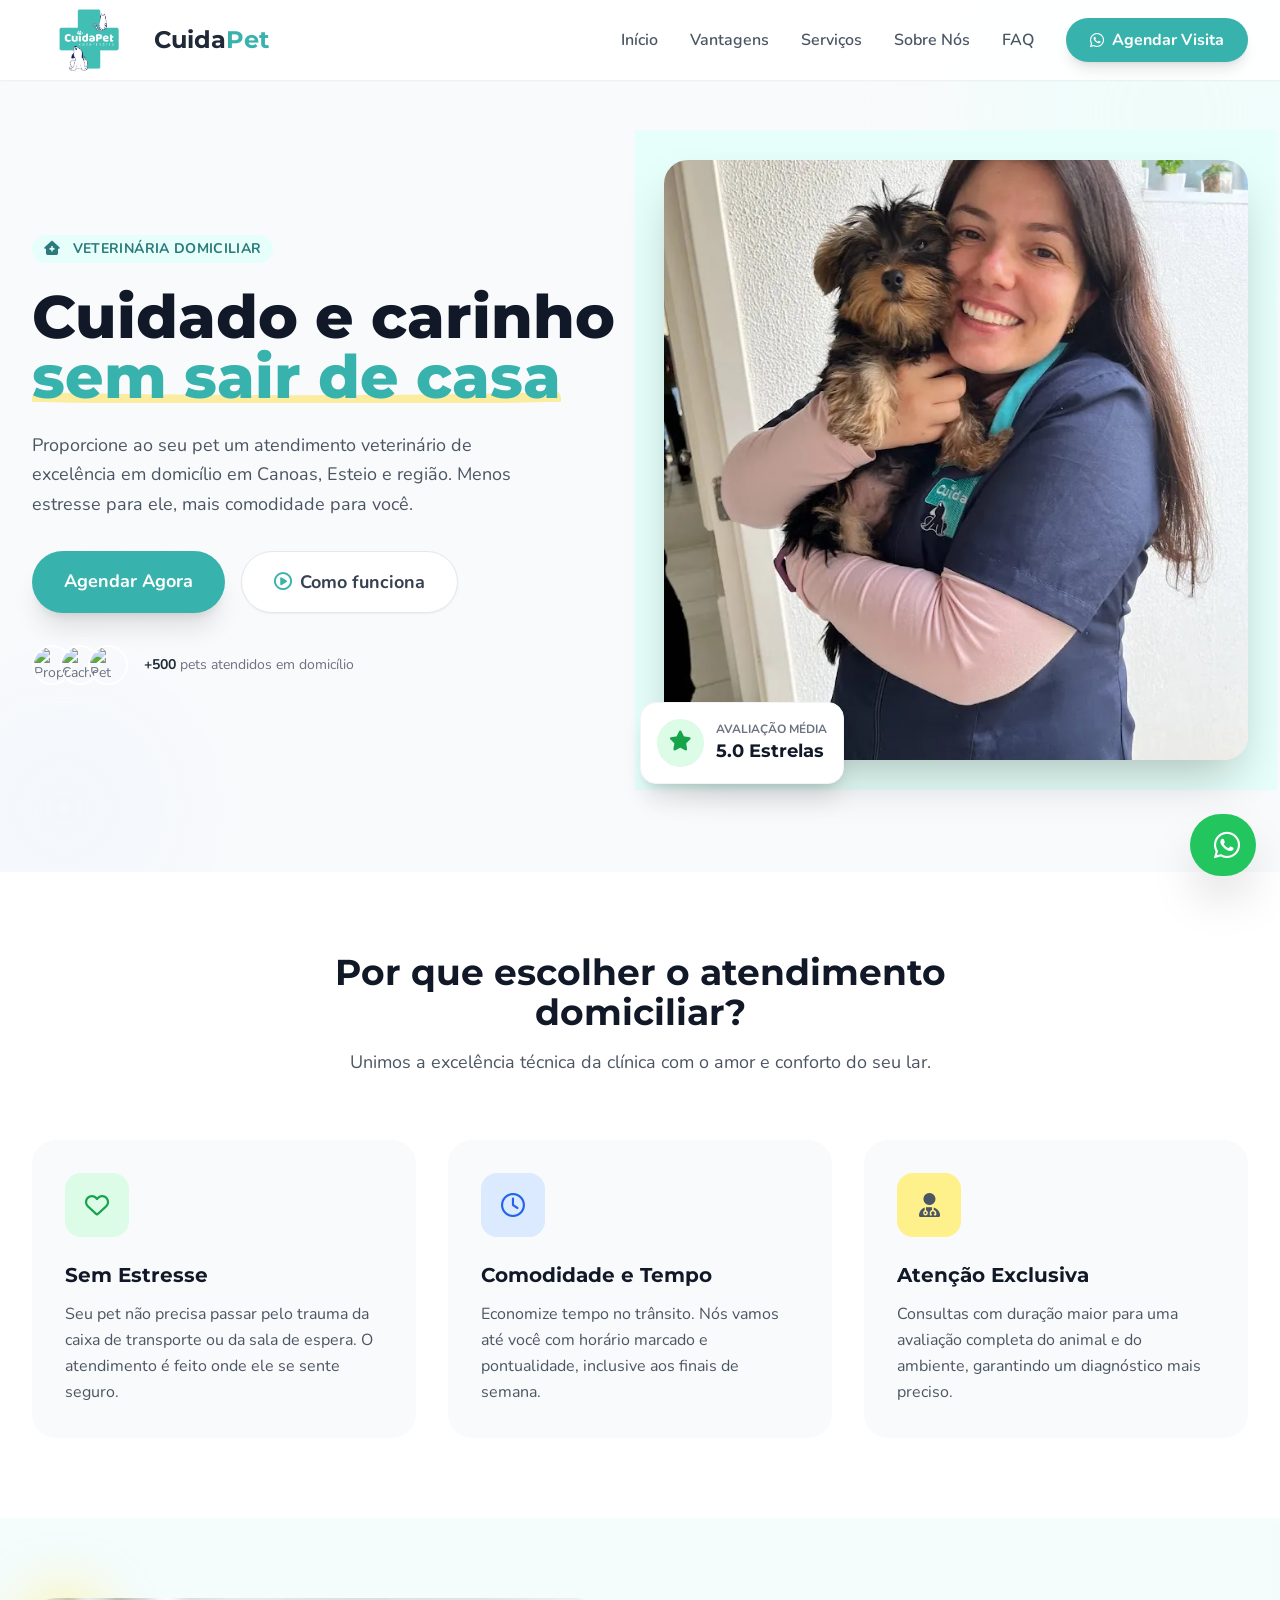
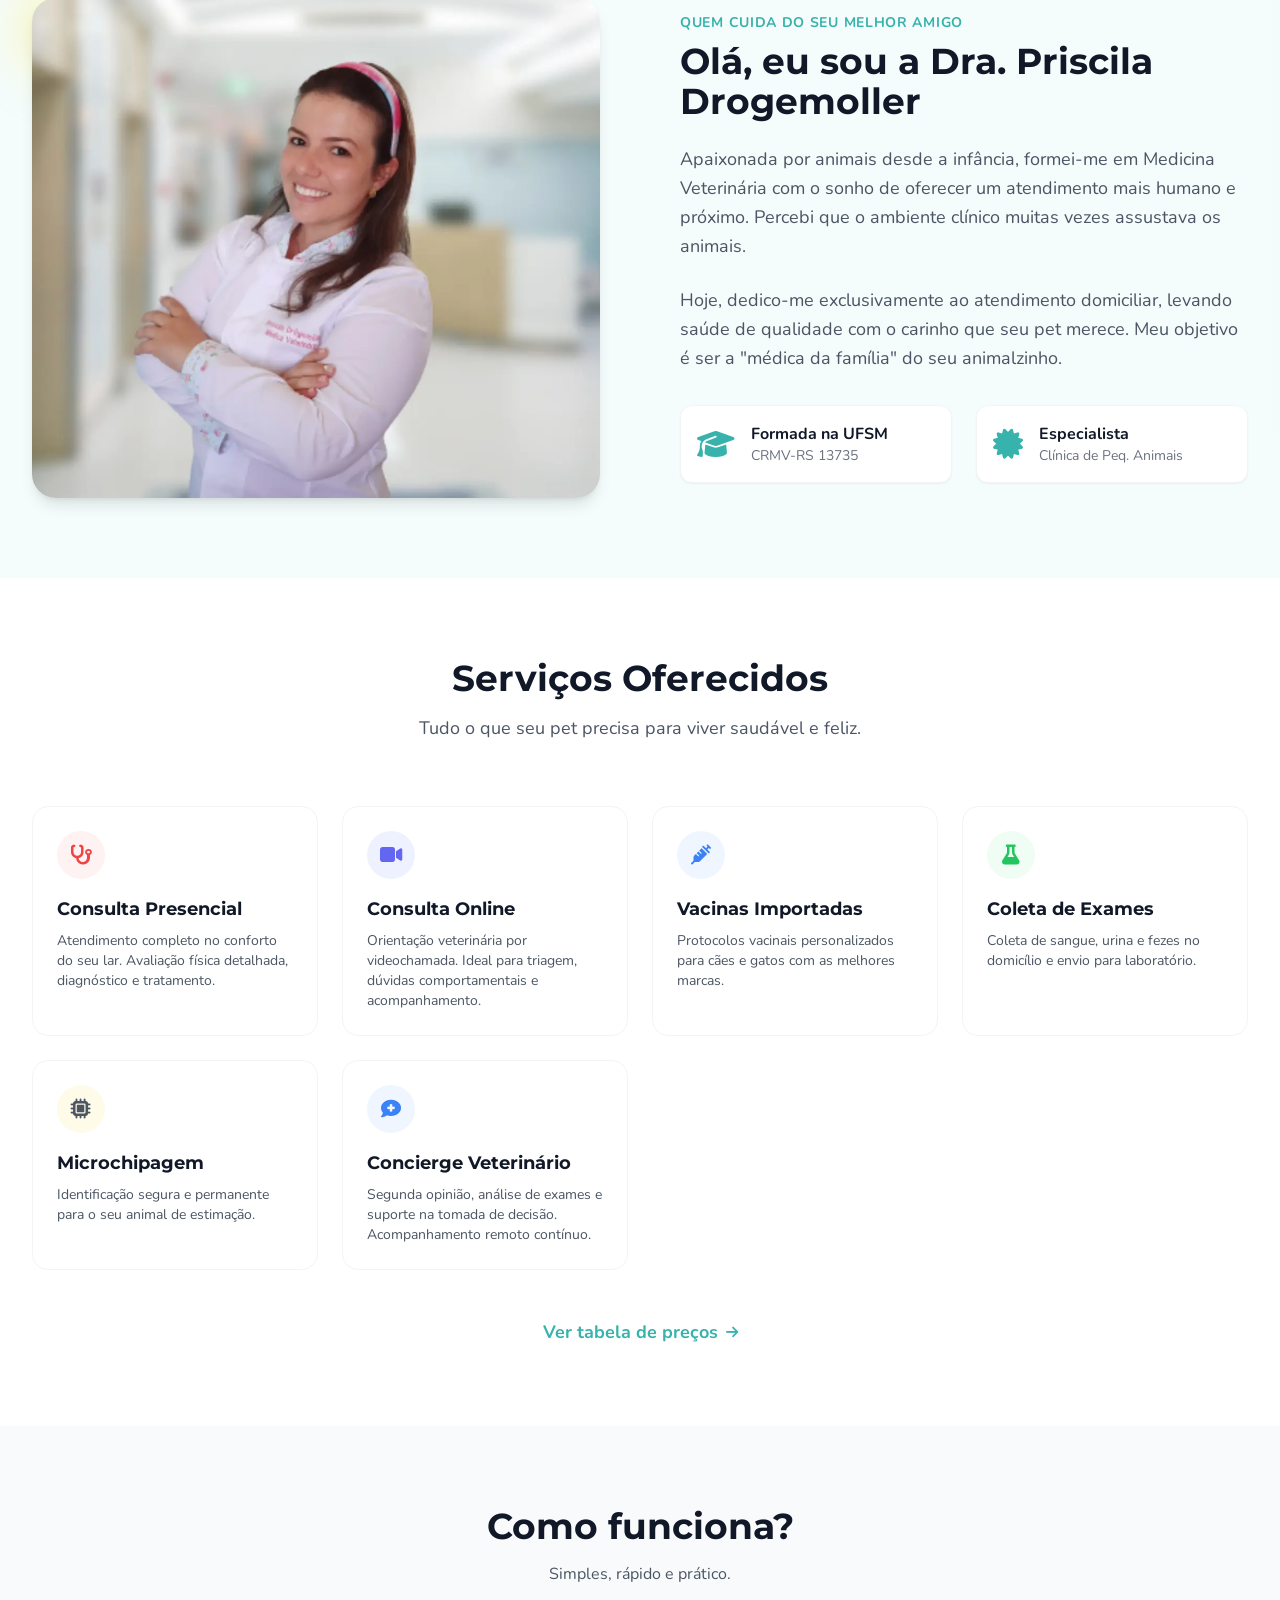
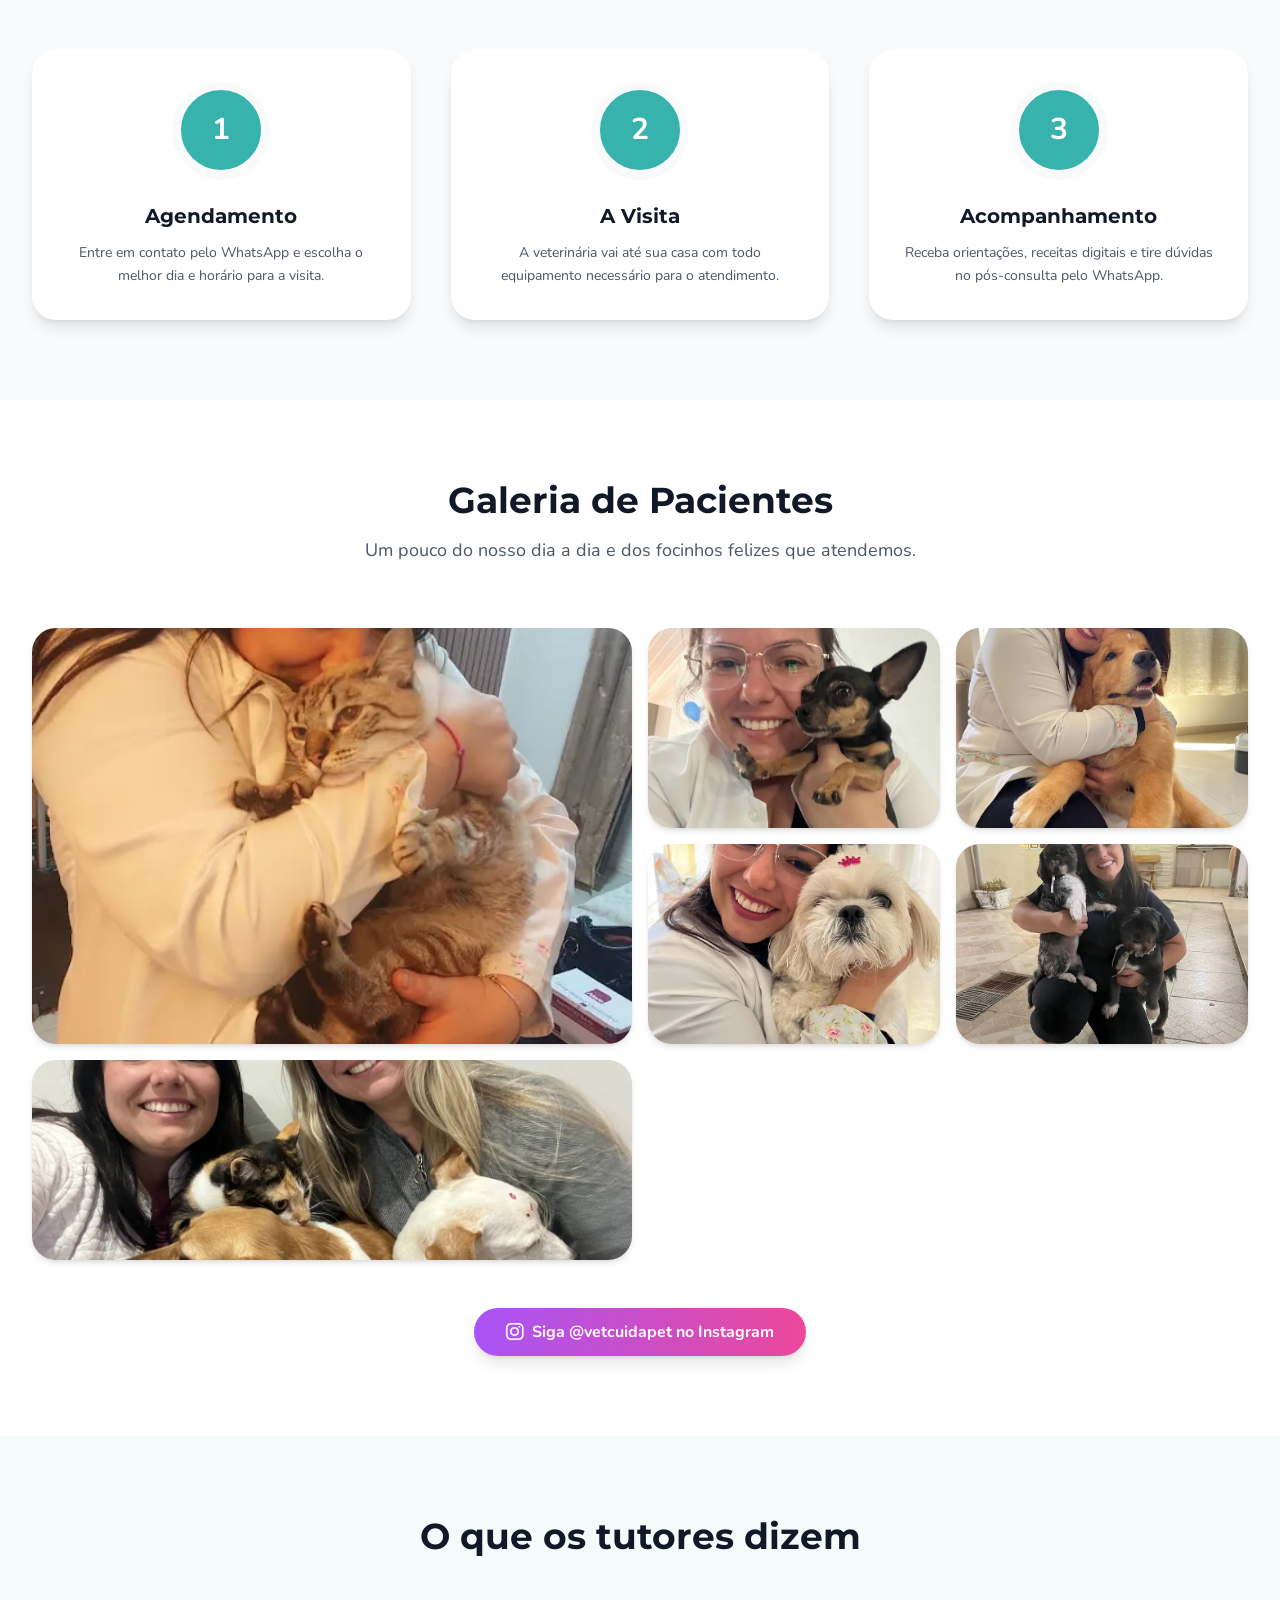
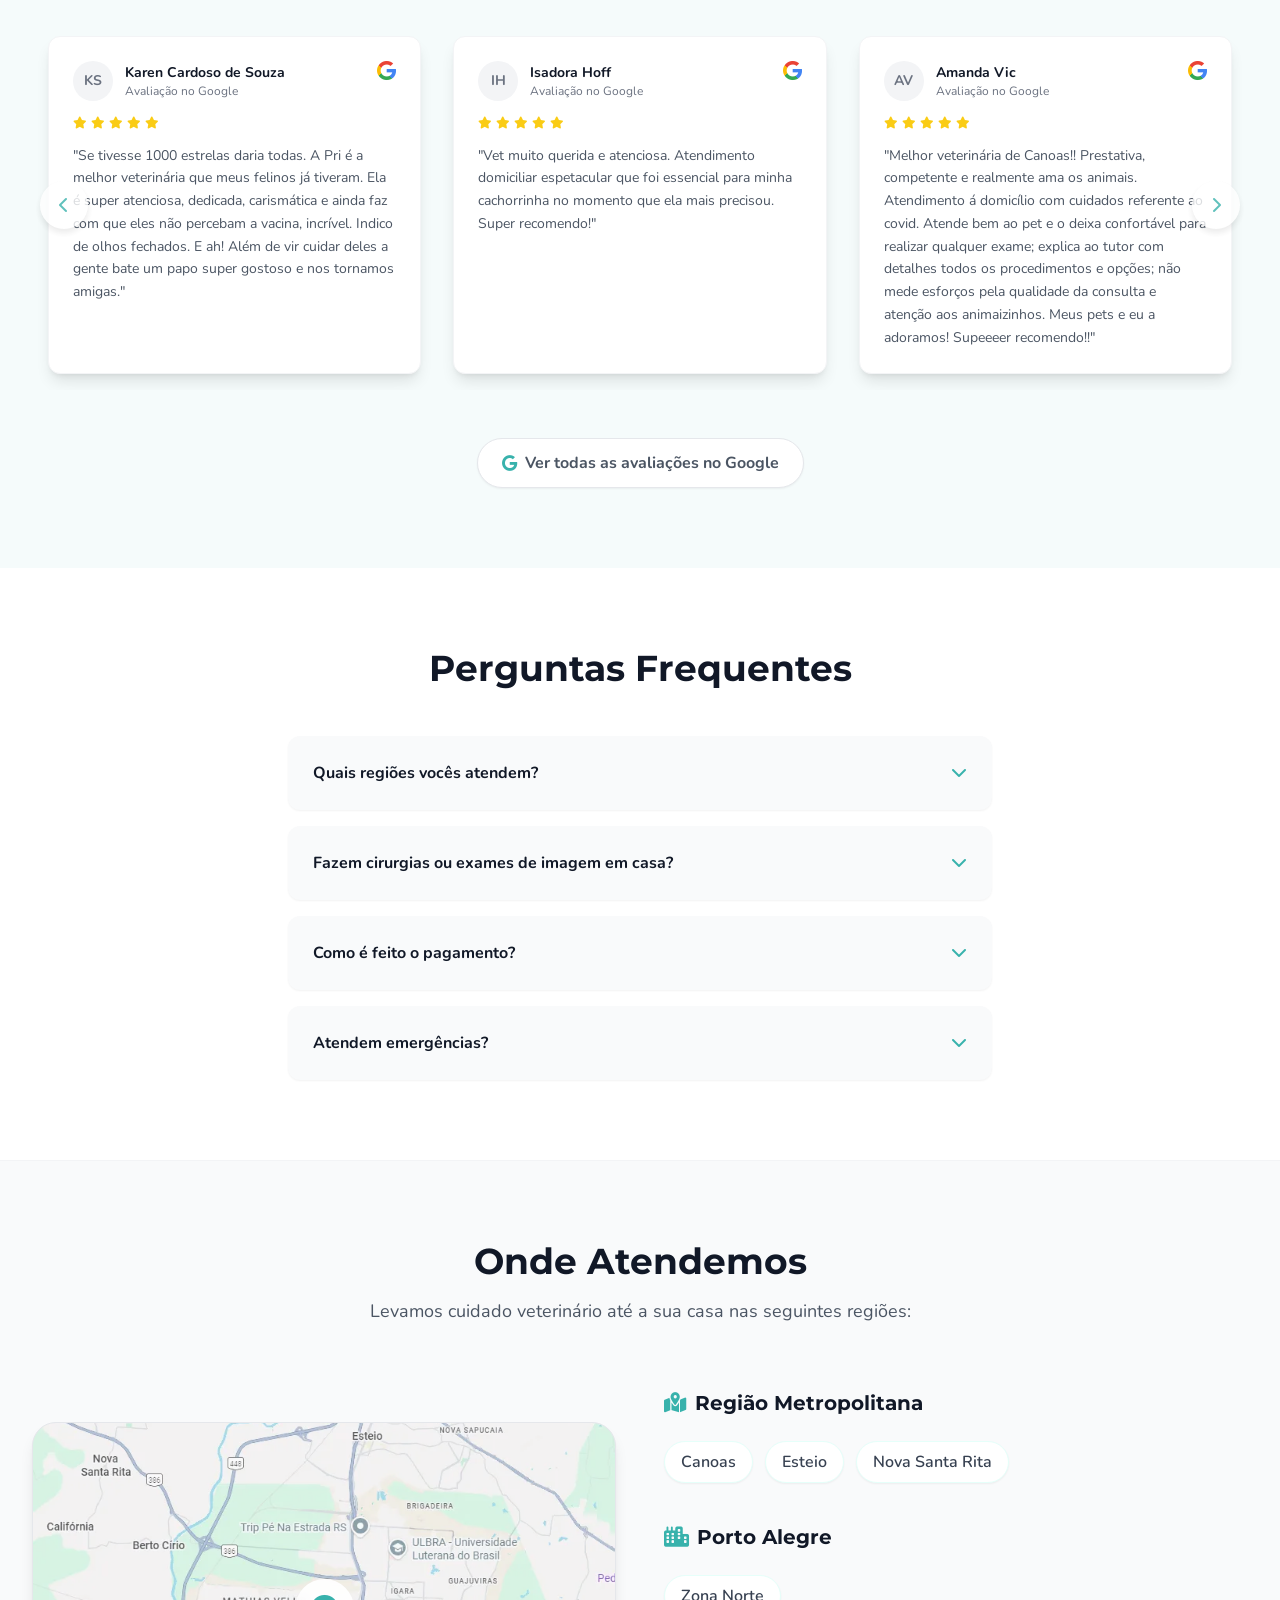
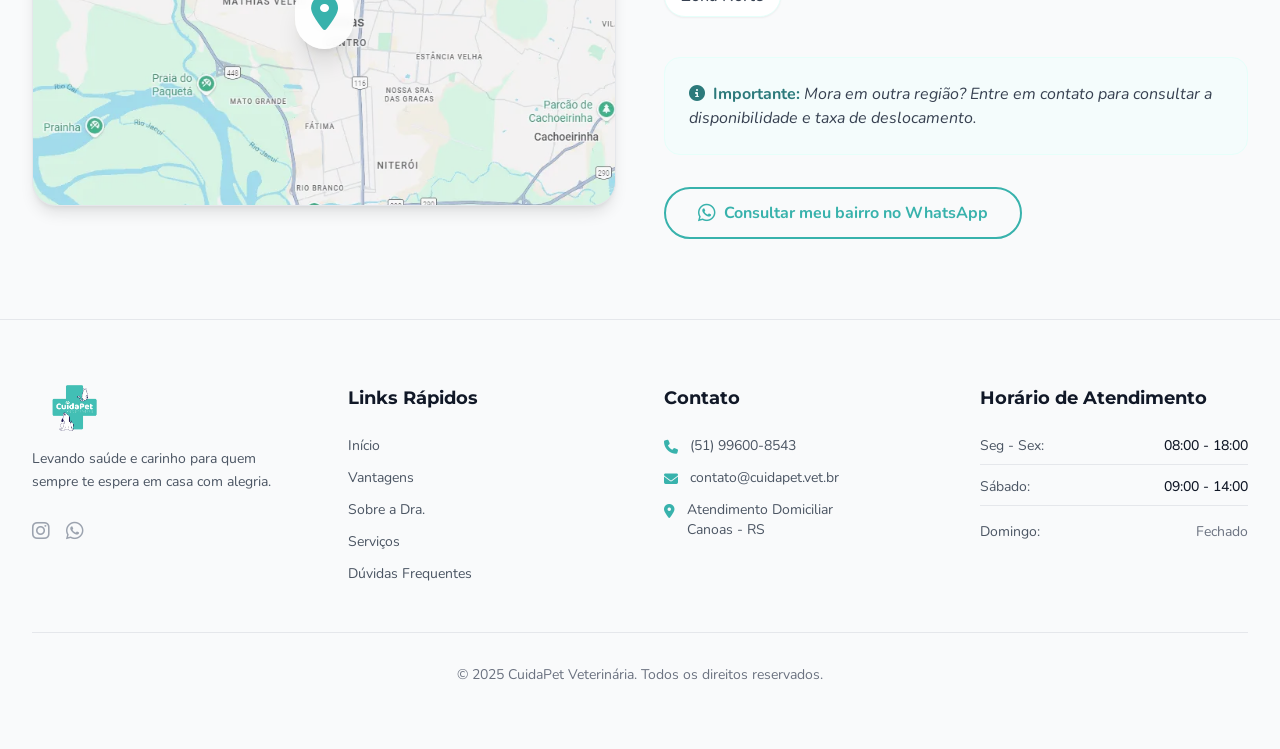
==== index.html @ ebe2fbc5 "feat: integrate Google Ads tracking tag on all site pages" ====
<!DOCTYPE html>
<html lang="pt-BR" class="scroll-smooth">

<head>
    <!-- Google tag (gtag.js) -->
    <script async src="https://www.googletagmanager.com/gtag/js?id=AW-977475421"></script>
    <script>
      window.dataLayer = window.dataLayer || [];
      function gtag(){dataLayer.push(arguments);}
      gtag('js', new Date());

      gtag('config', 'AW-977475421');
    </script>
    <meta charset="UTF-8">
    <meta name="viewport" content="width=device-width, initial-scale=1.0">
    <title>CuidaPet | Veterinária Domiciliar em Canoas e Região</title>
    <meta name="description"
        content="Atendimento veterinário domiciliar em Canoas, Esteio, Nova Santa Rita e Porto Alegre. Vacinas, consultas e exames no conforto do seu lar com a Dra. Priscila.">
    <meta name="robots" content="index, follow">
    <meta name="theme-color" content="#38B2AC">
    <link rel="canonical" href="https://cuidapet.vet.br/">
    <link rel="apple-touch-icon" sizes="180x180" href="apple-touch-icon.png">
    <link rel="icon" type="image/png" sizes="32x32" href="favicon-32x32.png">
    <link rel="icon" type="image/png" sizes="16x16" href="favicon-16x16.png">
    <link rel="manifest" href="site.webmanifest">
    <link rel="shortcut icon" href="favicon.ico">

    <!-- Open Graph / Facebook -->
    <meta property="og:type" content="website">
    <meta property="og:url" content="https://cuidapet.vet.br/">
    <meta property="og:title" content="CuidaPet | Veterinária Domiciliar Sem Estresse">
    <meta property="og:description"
        content="Leve o melhor cuidado veterinário para dentro da sua casa. Atendimento humanizado, vacinas e exames em Canoas e região.">
    <meta property="og:image" content="https://cuidapet.vet.br/images/hero-vet.webp">

    <!-- Twitter -->
    <meta property="twitter:card" content="summary_large_image">
    <meta property="twitter:url" content="https://cuidapet.vet.br/">
    <meta property="twitter:title" content="CuidaPet | Veterinária Domiciliar Sem Estresse">
    <meta property="twitter:description"
        content="Leve o melhor cuidado veterinário para dentro da sua casa. Atendimento humanizado, vacinas e exames em Canoas e região.">
    <meta property="twitter:image" content="https://cuidapet.vet.br/images/hero-vet.webp">

    <!-- Schema.org Structured Data -->
    <script type="application/ld+json">
    {
      "@context": "https://schema.org",
      "@type": "VeterinaryCare",
      "name": "CuidaPet Veterinária Domiciliar",
      "image": "https://cuidapet.vet.br/images/logo.webp",
      "@id": "https://cuidapet.vet.br",
      "url": "https://cuidapet.vet.br",
      "telephone": "+555196008543",
      "priceRange": "$$",
      "address": {
        "@type": "PostalAddress",
        "streetAddress": "Atendimento Domiciliar",
        "addressLocality": "Canoas",
        "addressRegion": "RS",
        "addressCountry": "BR"
      },
      "geo": {
        "@type": "GeoCoordinates",
        "latitude": -29.9189,
        "longitude": -51.1781
      },
      "openingHoursSpecification": [
        {
          "@type": "OpeningHoursSpecification",
          "dayOfWeek": [
            "Monday",
            "Tuesday",
            "Wednesday",
            "Thursday",
            "Friday"
          ],
          "opens": "08:00",
          "closes": "18:00"
        },
        {
          "@type": "OpeningHoursSpecification",
          "dayOfWeek": "Saturday",
          "opens": "09:00",
          "closes": "14:00"
        }
      ],
      "sameAs": [
        "https://instagram.com/vetcuidapet",
        "https://wa.me/555196008543"
      ],
      "areaServed": [
        {
          "@type": "City",
          "name": "Canoas"
        },
        {
          "@type": "City",
          "name": "Esteio"
        },
        {
          "@type": "City",
          "name": "Nova Santa Rita"
        },
        {
          "@type": "City",
          "name": "Porto Alegre"
        }
      ]
    }
    </script>

    <link rel="stylesheet" href="style.css">

    <!-- Preconnect and Preload -->
    <link rel="preconnect" href="https://fonts.googleapis.com">
    <link rel="preconnect" href="https://fonts.gstatic.com" crossorigin>
    <link rel="preload" as="style" href="https://fonts.googleapis.com/css2?family=Montserrat:wght@400;600;700;800&family=Nunito:wght@400;600;700&display=swap">
    <link rel="preconnect" href="https://cdnjs.cloudflare.com">

    <!-- Google Fonts (Optimized) -->
    <link
        href="https://fonts.googleapis.com/css2?family=Montserrat:wght@400;600;700;800&family=Nunito:wght@400;600;700&display=swap"
        rel="stylesheet" media="print" onload="this.media='all'">
    <noscript>
        <link
            href="https://fonts.googleapis.com/css2?family=Montserrat:wght@400;600;700;800&family=Nunito:wght@400;600;700&display=swap"
            rel="stylesheet">
    </noscript>

    <!-- FontAwesome Icons (Deferred) -->
    <link rel="stylesheet" href="https://cdnjs.cloudflare.com/ajax/libs/font-awesome/6.4.0/css/all.min.css"
        media="print" onload="this.media='all'">
    <noscript>
        <link rel="stylesheet" href="https://cdnjs.cloudflare.com/ajax/libs/font-awesome/6.4.0/css/all.min.css">
    </noscript>
</head>

<body class="font-sans text-gray-600 antialiased bg-gray-50">

    <!-- Navbar -->
    <nav class="fixed w-full z-50 bg-white/90 backdrop-blur-md shadow-sm transition-all duration-300" id="navbar">
        <div class="max-w-7xl mx-auto px-4 sm:px-6 lg:px-8">
            <div class="flex justify-between items-center h-20">
                <!-- Logo -->
                <div class="flex-shrink-0 flex items-center gap-2 cursor-pointer" onclick="window.scrollTo(0,0)">
                    <img src="images/logo.webp" alt="Logotipo CuidaPet - Veterinária Domiciliar" class="h-16 w-auto object-contain">
                    <span class="font-heading font-bold text-2xl text-gray-800">Cuida<span
                            class="text-brand">Pet</span></span>
                </div>

                <!-- Desktop Menu -->
                <div class="hidden md:flex space-x-8 items-center">
                    <a href="#inicio" class="text-gray-600 hover:text-brand font-semibold transition-colors">Início</a>
                    <a href="#vantagens"
                        class="text-gray-600 hover:text-brand font-semibold transition-colors">Vantagens</a>
                    <a href="#servicos"
                        class="text-gray-600 hover:text-brand font-semibold transition-colors">Serviços</a>
                    <a href="#sobre" class="text-gray-600 hover:text-brand font-semibold transition-colors">Sobre
                        Nós</a>
                    <a href="#faq" class="text-gray-600 hover:text-brand font-semibold transition-colors">FAQ</a>
                    <a href="https://wa.me/555196008543" target="_blank"
                        class="bg-brand hover:bg-brand-dark text-white px-6 py-2.5 rounded-full font-bold shadow-lg hover:shadow-brand/50 transition-all transform hover:-translate-y-0.5 flex items-center gap-2">
                        <i class="fa-brands fa-whatsapp"></i> Agendar Visita
                    </a>
                </div>

                <!-- Mobile Menu Button -->
                <div class="md:hidden flex items-center">
                    <button id="mobile-menu-btn" class="text-gray-600 hover:text-brand focus:outline-none">
                        <i class="fa-solid fa-bars text-2xl"></i>
                    </button>
                </div>
            </div>
        </div>

        <!-- Mobile Menu Panel -->
        <div class="md:hidden hidden bg-white border-t" id="mobile-menu">
            <div class="px-4 pt-2 pb-4 space-y-1 shadow-lg">
                <a class="block px-3 py-2 rounded-md text-base font-medium text-gray-700 hover:text-brand hover:bg-gray-50" href="#inicio">Início</a>
                <a class="block px-3 py-2 rounded-md text-base font-medium text-gray-700 hover:text-brand hover:bg-gray-50" href="#vantagens">Vantagens</a>
                <a class="block px-3 py-2 rounded-md text-base font-medium text-gray-700 hover:text-brand hover:bg-gray-50" href="#servicos">Serviços</a>
                <a class="block px-3 py-2 rounded-md text-base font-medium text-gray-700 hover:text-brand hover:bg-gray-50" href="#sobre">Sobre Nós</a>
                <a class="block px-3 py-2 rounded-md text-base font-medium text-gray-700 hover:text-brand hover:bg-gray-50" href="#faq">FAQ</a>
                <a class="block mt-4 text-center bg-brand text-white px-3 py-3 rounded-lg font-bold" href="https://wa.me/555196008543">
                    Agendar pelo WhatsApp
                </a>

            </div>
        </div>
    </nav>

    <!-- Hero Section -->
    <section id="inicio" class="pt-32 pb-20 lg:pt-40 lg:pb-28 overflow-hidden relative">
        <!-- Background Elements -->
        <div
            class="absolute top-0 right-0 -mr-20 -mt-20 w-96 h-96 bg-brand-light rounded-full blur-3xl opacity-50 -z-10">
        </div>
        <div class="absolute bottom-0 left-0 -ml-20 -mb-20 w-72 h-72 bg-blue-50 rounded-full blur-3xl opacity-50 -z-10">
        </div>

        <div class="max-w-7xl mx-auto px-4 sm:px-6 lg:px-8">
            <div class="grid lg:grid-cols-2 gap-12 items-center">
                <!-- Text Content -->
                <div class="text-center lg:text-left animate-fade-in-up">
                    <span
                        class="inline-block py-1 px-3 rounded-full bg-brand-light text-brand-dark font-bold text-sm mb-6 tracking-wide uppercase">
                        <i class="fa-solid fa-house-medical mr-2"></i> Veterinária Domiciliar
                    </span>
                    <h1 class="font-heading text-4xl lg:text-6xl font-extrabold text-gray-900 leading-tight mb-6">
                        <span class="sr-only">Veterinária Domiciliar em Canoas e Região: </span>
                        Cuidado e carinho <br>
                        <span class="text-brand relative inline-block">
                            sem sair de casa
                            <svg class="absolute w-full h-3 bottom-1 left-0 text-yellow-300 opacity-50 -z-10"
                                viewBox="0 0 100 10" preserveAspectRatio="none">
                                <path d="M0 5 Q 50 10 100 5" stroke="currentColor" stroke-width="8" fill="none" />
                            </svg>
                        </span>
                    </h1>
                    <p class="text-lg text-gray-600 mb-8 leading-relaxed max-w-lg mx-auto lg:mx-0">
                        Proporcione ao seu pet um atendimento veterinário de excelência em domicílio em Canoas, Esteio e região. Menos estresse para ele, mais comodidade para você.
                    </p>

                    <div class="flex flex-col sm:flex-row gap-4 justify-center lg:justify-start">
                        <a href="https://wa.me/555196008543" target="_blank"
                            class="bg-brand hover:bg-brand-dark text-white text-lg px-8 py-4 rounded-full font-bold shadow-xl hover:shadow-brand/40 transition-all transform hover:-translate-y-1 text-center">
                            Agendar Agora
                        </a>
                        <a href="#como-funciona"
                            class="bg-white hover:bg-gray-50 text-gray-700 border border-gray-200 text-lg px-8 py-4 rounded-full font-bold shadow-sm transition-all flex items-center justify-center gap-2 group">
                            <i
                                class="fa-regular fa-circle-play text-brand group-hover:scale-110 transition-transform"></i>
                            Como funciona
                        </a>
                    </div>

                    <div class="mt-8 flex items-center justify-center lg:justify-start gap-4 text-sm text-gray-500">
                        <div class="flex -space-x-3">
                            <img class="w-10 h-10 rounded-full border-2 border-white object-cover"
                                src="https://images.unsplash.com/photo-1517841905240-472988babdf9?auto=format&fit=crop&q=80&w=100"
                                alt="Proprietário satisfeito com o atendimento pet">
                            <img class="w-10 h-10 rounded-full border-2 border-white object-cover"
                                src="https://images.unsplash.com/photo-1537151608828-ea2b11777ee8?auto=format&fit=crop&q=80&w=100"
                                alt="Cachorro sendo bem cuidado em casa">
                            <img class="w-10 h-10 rounded-full border-2 border-white object-cover"
                                src="https://images.unsplash.com/photo-1619360142636-23194a2119c4?auto=format&fit=crop&q=80&w=100"
                                alt="Pet feliz após consulta veterinária">
                        </div>
                        <p><span class="font-bold text-gray-800">+500</span> pets atendidos em domicílio</p>
                    </div>
                </div>

                <!-- Image Content -->
                <div class="relative lg:h-auto">
                    <!-- Blob Background -->
                    <div
                        class="absolute top-1/2 left-1/2 transform -translate-x-1/2 -translate-y-1/2 w-[110%] h-[110%] bg-brand-light blob-shape -z-10">
                    </div>

                    <div class="relative">
                        <img src="images/hero-vet.webp" alt="Dra. Priscila realizando atendimento veterinário domiciliar em um cachorro" width="713" height="733"
                            fetchpriority="high"
                            class="rounded-3xl shadow-2xl w-full object-cover h-[500px] lg:h-[600px] transform hover:scale-[1.02] transition-transform duration-500">

                        <!-- Floating Badge -->
                        <div class="absolute -bottom-6 -left-6 bg-white p-4 rounded-2xl shadow-xl border border-gray-100 flex items-center gap-3 animate-bounce"
                            style="animation-duration: 3s;">
                            <div class="bg-green-100 p-3 rounded-full text-green-600">
                                <i class="fa-solid fa-star text-xl"></i>
                            </div>
                            <div>
                                <p class="text-xs text-gray-500 font-bold uppercase">Avaliação Média</p>
                                <p class="font-heading font-bold text-gray-900 text-lg">5.0 Estrelas</p>
                            </div>
                        </div>
                    </div>
                </div>
            </div>
        </div>
    </section>

    <!-- Vantagens Section -->
    <section id="vantagens" class="py-20 bg-white">
        <div class="max-w-7xl mx-auto px-4 sm:px-6 lg:px-8">
            <div class="text-center max-w-3xl mx-auto mb-16">
                <h2 class="font-heading text-3xl md:text-4xl font-bold text-gray-900 mb-4">Por que escolher o
                    atendimento domiciliar?</h2>
                <p class="text-gray-600 text-lg">Unimos a excelência técnica da clínica com o amor e conforto do seu
                    lar.</p>
            </div>

            <div class="grid md:grid-cols-3 gap-8">
                <!-- Card 1 -->
                <div
                    class="bg-gray-50 p-8 rounded-3xl hover:bg-white hover:shadow-xl transition-all duration-300 border border-transparent hover:border-gray-100 group">
                    <div
                        class="w-16 h-16 bg-green-100 rounded-2xl flex items-center justify-center text-green-600 text-2xl mb-6 group-hover:scale-110 transition-transform">
                        <i class="fa-regular fa-heart"></i>
                    </div>
                    <h3 class="font-heading text-xl font-bold text-gray-900 mb-3">Sem Estresse</h3>
                    <p class="text-gray-600 leading-relaxed">Seu pet não precisa passar pelo trauma da caixa de
                        transporte ou da sala de espera. O atendimento é feito onde ele se sente seguro.</p>
                </div>

                <!-- Card 2 -->
                <div
                    class="bg-gray-50 p-8 rounded-3xl hover:bg-white hover:shadow-xl transition-all duration-300 border border-transparent hover:border-gray-100 group">
                    <div
                        class="w-16 h-16 bg-blue-100 rounded-2xl flex items-center justify-center text-blue-600 text-2xl mb-6 group-hover:scale-110 transition-transform">
                        <i class="fa-regular fa-clock"></i>
                    </div>
                    <h3 class="font-heading text-xl font-bold text-gray-900 mb-3">Comodidade e Tempo</h3>
                    <p class="text-gray-600 leading-relaxed">Economize tempo no trânsito. Nós vamos até você com horário
                        marcado e pontualidade, inclusive aos finais de semana.</p>
                </div>

                <!-- Card 3 -->
                <div
                    class="bg-gray-50 p-8 rounded-3xl hover:bg-white hover:shadow-xl transition-all duration-300 border border-transparent hover:border-gray-100 group">
                    <div
                        class="w-16 h-16 bg-yellow-200 rounded-2xl flex items-center justify-center text-yellow-600 text-2xl mb-6 group-hover:scale-110 transition-transform">
                        <i class="fa-solid fa-user-doctor"></i>
                    </div>
                    <h3 class="font-heading text-xl font-bold text-gray-900 mb-3">Atenção Exclusiva</h3>
                    <p class="text-gray-600 leading-relaxed">Consultas com duração maior para uma avaliação completa do
                        animal e do ambiente, garantindo um diagnóstico mais preciso.</p>
                </div>
            </div>
        </div>
    </section>

    <!-- Sobre Section -->
    <section id="sobre" class="py-20 bg-brand-light/30">
        <div class="max-w-7xl mx-auto px-4 sm:px-6 lg:px-8">
            <div class="flex flex-col lg:flex-row items-center gap-12 lg:gap-20">
                <div class="lg:w-1/2 relative order-2 lg:order-1">
                    <div class="absolute -top-4 -left-4 w-24 h-24 bg-yellow-200 rounded-full opacity-50 blur-xl"></div>
                    <img src="images/gallery/pri.webp" alt="Dra. Priscila Drogemoller - Veterinária especialista em pequenos animais"
                        class="relative rounded-3xl shadow-lg w-full object-cover h-[500px]">
                </div>

                <div class="lg:w-1/2 order-1 lg:order-2">
                    <p class="text-brand font-bold uppercase tracking-wider mb-2 text-sm">Quem cuida do seu melhor
                        amigo</p>
                    <h2 class="font-heading text-3xl md:text-4xl font-bold text-gray-900 mb-6">Olá, eu sou a Dra.
                        Priscila Drogemoller</h2>

                    <p class="text-gray-600 mb-6 text-lg leading-relaxed">
                        Apaixonada por animais desde a infância, formei-me em Medicina Veterinária com o sonho de
                        oferecer um atendimento mais humano e próximo. Percebi que o ambiente clínico muitas vezes
                        assustava os animais.
                    </p>
                    <p class="text-gray-600 mb-8 text-lg leading-relaxed">
                        Hoje, dedico-me exclusivamente ao atendimento domiciliar, levando saúde de qualidade com o
                        carinho que seu pet merece. Meu objetivo é ser a "médica da família" do seu animalzinho.
                    </p>

                    <div class="grid sm:grid-cols-2 gap-6">
                        <div class="flex items-center gap-4 bg-white p-4 rounded-xl shadow-sm border border-gray-100">
                            <i class="fa-solid fa-graduation-cap text-brand text-3xl"></i>
                            <div>
                                <p class="font-bold text-gray-900">Formada na UFSM</p>
                                <p class="text-sm text-gray-500">CRMV-RS 13735</p>
                            </div>
                        </div>
                        <div class="flex items-center gap-4 bg-white p-4 rounded-xl shadow-sm border border-gray-100">
                            <i class="fa-solid fa-certificate text-brand text-3xl"></i>
                            <div>
                                <p class="font-bold text-gray-900">Especialista</p>
                                <p class="text-sm text-gray-500">Clínica de Peq. Animais</p>
                            </div>
                        </div>
                    </div>
                </div>
            </div>
        </div>
    </section>

    <!-- Serviços Section -->
    <section id="servicos" class="py-20 bg-white">
        <div class="max-w-7xl mx-auto px-4 sm:px-6 lg:px-8">
            <div class="text-center mb-16">
                <h2 class="font-heading text-3xl md:text-4xl font-bold text-gray-900 mb-4">Serviços Oferecidos</h2>
                <p class="text-gray-600 text-lg">Tudo o que seu pet precisa para viver saudável e feliz.</p>
            </div>

            <div class="grid md:grid-cols-2 lg:grid-cols-4 gap-6">
                <!-- Service 1 -->
                <div
                    class="p-6 rounded-2xl border border-gray-100 hover:border-brand hover:shadow-lg transition-all duration-300 bg-white group hover:-translate-y-1">
                    <div
                        class="w-12 h-12 rounded-full bg-red-50 flex items-center justify-center text-red-500 mb-4 group-hover:bg-red-500 group-hover:text-white transition-colors">
                        <i class="fa-solid fa-stethoscope text-xl"></i>
                    </div>
                    <h3 class="font-heading text-lg font-bold text-gray-900 mb-2">Consulta Presencial</h3>
                    <p class="text-sm text-gray-600">Atendimento completo no conforto do seu lar. Avaliação física
                        detalhada, diagnóstico e tratamento.</p>
                </div>

                <!-- New Service: Consulta Online -->
                <div
                    class="p-6 rounded-2xl border border-gray-100 hover:border-brand hover:shadow-lg transition-all duration-300 bg-white group hover:-translate-y-1">
                    <div
                        class="w-12 h-12 rounded-full bg-indigo-50 flex items-center justify-center text-indigo-500 mb-4 group-hover:bg-indigo-500 group-hover:text-white transition-colors">
                        <i class="fa-solid fa-video text-xl"></i>
                    </div>
                    <h3 class="font-heading text-lg font-bold text-gray-900 mb-2">Consulta Online</h3>
                    <p class="text-sm text-gray-600">Orientação veterinária por videochamada. Ideal para triagem,
                        dúvidas comportamentais e acompanhamento.</p>
                </div>

                <!-- Service 2 -->
                <div
                    class="p-6 rounded-2xl border border-gray-100 hover:border-brand hover:shadow-lg transition-all duration-300 bg-white group hover:-translate-y-1">
                    <div
                        class="w-12 h-12 rounded-full bg-blue-50 flex items-center justify-center text-blue-500 mb-4 group-hover:bg-blue-500 group-hover:text-white transition-colors">
                        <i class="fa-solid fa-syringe text-xl"></i>
                    </div>
                    <h3 class="font-heading text-lg font-bold text-gray-900 mb-2">Vacinas Importadas</h3>
                    <p class="text-sm text-gray-600">Protocolos vacinais personalizados para cães e gatos com as
                        melhores marcas.</p>
                </div>

                <!-- Service 3 -->
                <div
                    class="p-6 rounded-2xl border border-gray-100 hover:border-brand hover:shadow-lg transition-all duration-300 bg-white group hover:-translate-y-1">
                    <div
                        class="w-12 h-12 rounded-full bg-green-50 flex items-center justify-center text-green-500 mb-4 group-hover:bg-green-500 group-hover:text-white transition-colors">
                        <i class="fa-solid fa-flask text-xl"></i>
                    </div>
                    <h3 class="font-heading text-lg font-bold text-gray-900 mb-2">Coleta de Exames</h3>
                    <p class="text-sm text-gray-600">Coleta de sangue, urina e fezes no domicílio e envio para
                        laboratório.</p>
                </div>

                <!-- Service 4 -->
                <div
                    class="p-6 rounded-2xl border border-gray-100 hover:border-brand hover:shadow-lg transition-all duration-300 bg-white group hover:-translate-y-1">
                    <div
                        class="w-12 h-12 rounded-full bg-yellow-50 flex items-center justify-center text-yellow-600 mb-4 group-hover:bg-yellow-500 group-hover:text-white transition-colors">
                        <i class="fa-solid fa-microchip text-xl"></i>
                    </div>
                    <h3 class="font-heading text-lg font-bold text-gray-900 mb-2">Microchipagem</h3>
                    <p class="text-sm text-gray-600">Identificação segura e permanente para o seu animal de estimação.
                    </p>
                </div>

                <!-- Service 5 -->
                <div
                    class="p-6 rounded-2xl border border-gray-100 hover:border-brand hover:shadow-lg transition-all duration-300 bg-white group hover:-translate-y-1">
                    <div
                        class="w-12 h-12 rounded-full bg-blue-50 flex items-center justify-center text-blue-500 mb-4 group-hover:bg-blue-500 group-hover:text-white transition-colors">
                        <i class="fa-solid fa-comment-medical text-xl"></i>
                    </div>
                    <h3 class="font-heading text-lg font-bold text-gray-900 mb-2">Concierge Veterinário</h3>
                    <p class="text-sm text-gray-600">Segunda opinião, análise de exames e suporte na tomada de decisão.
                        Acompanhamento remoto contínuo.</p>
                </div>
            </div>

            <div class="text-center mt-12">
                <a href="https://wa.me/555196008543"
                    class="inline-flex items-center text-brand font-bold hover:text-brand-dark transition-colors text-lg">
                    Ver tabela de preços <i class="fa-solid fa-arrow-right ml-2 text-sm"></i>
                </a>
            </div>
        </div>
    </section>

    <!-- Como Funciona Section -->
    <section id="como-funciona" class="py-20 bg-gray-50">
        <div class="max-w-7xl mx-auto px-4 sm:px-6 lg:px-8">
            <div class="text-center mb-16">
                <h2 class="font-heading text-3xl md:text-4xl font-bold text-gray-900 mb-4">Como funciona?</h2>
                <p class="text-gray-600">Simples, rápido e prático.</p>
            </div>

            <div class="relative">
                <!-- Line Connector (Desktop) -->
                <div class="hidden md:block absolute top-12 left-0 w-full h-1 bg-gray-200 -z-10"></div>

                <div class="grid md:grid-cols-3 gap-10">
                    <!-- Step 1 -->
                    <div
                        class="bg-white p-8 rounded-3xl shadow-lg text-center transform transition hover:-translate-y-2">
                        <div
                            class="w-24 h-24 mx-auto bg-brand text-white rounded-full flex items-center justify-center text-3xl font-bold mb-6 border-8 border-gray-50 shadow-sm">
                            1</div>
                        <h3 class="font-heading text-xl font-bold text-gray-900 mb-3">Agendamento</h3>
                        <p class="text-gray-600 text-sm leading-relaxed">Entre em contato pelo WhatsApp e escolha o
                            melhor dia e horário para a visita.</p>
                    </div>

                    <!-- Step 2 -->
                    <div
                        class="bg-white p-8 rounded-3xl shadow-lg text-center transform transition hover:-translate-y-2">
                        <div
                            class="w-24 h-24 mx-auto bg-brand text-white rounded-full flex items-center justify-center text-3xl font-bold mb-6 border-8 border-gray-50 shadow-sm">
                            2</div>
                        <h3 class="font-heading text-xl font-bold text-gray-900 mb-3">A Visita</h3>
                        <p class="text-gray-600 text-sm leading-relaxed">A veterinária vai até sua casa com todo
                            equipamento necessário para o atendimento.</p>
                    </div>

                    <!-- Step 3 -->
                    <div
                        class="bg-white p-8 rounded-3xl shadow-lg text-center transform transition hover:-translate-y-2">
                        <div
                            class="w-24 h-24 mx-auto bg-brand text-white rounded-full flex items-center justify-center text-3xl font-bold mb-6 border-8 border-gray-50 shadow-sm">
                            3</div>
                        <h3 class="font-heading text-xl font-bold text-gray-900 mb-3">Acompanhamento</h3>
                        <p class="text-gray-600 text-sm leading-relaxed">Receba orientações, receitas digitais e tire
                            dúvidas no pós-consulta pelo WhatsApp.</p>
                    </div>
                </div>
            </div>
        </div>
    </section>

    <!-- Galeria Section -->
    <section id="galeria" class="py-20 bg-white">
        <div class="max-w-7xl mx-auto px-4 sm:px-6 lg:px-8">
            <div class="text-center mb-16">
                <h2 class="font-heading text-3xl md:text-4xl font-bold text-gray-900 mb-4">Galeria de Pacientes</h2>
                <p class="text-gray-600 text-lg">Um pouco do nosso dia a dia e dos focinhos felizes que atendemos.</p>
            </div>

            <!-- Dynamic Gallery Grid -->
            <!-- Added id="gallery-grid" for JS target -->
            <!-- Static Gallery Grid -->
            <div class="grid grid-cols-2 md:grid-cols-4 gap-4 auto-rows-[200px] min-h-[400px]">
                <!-- Item 1: Big -->
                <div
                    class="relative group overflow-hidden rounded-3xl shadow-md cursor-pointer bg-gray-100 col-span-2 row-span-2">
                    <img src="images/gallery/img1.webp" alt="Dra. Priscila com cachorro paciente atendido em domicílio" width="600" height="400"
                        class="w-full h-full object-cover transition-transform duration-700 group-hover:scale-110"
                        loading="lazy">
                    <div
                        class="absolute inset-0 bg-gradient-to-t from-black/70 via-transparent to-transparent opacity-0 group-hover:opacity-100 transition-opacity duration-300 flex flex-col justify-end p-6">
                        <p
                            class="text-white font-bold text-xl translate-y-4 group-hover:translate-y-0 transition-transform">
                            Paciente CuidaPet</p>
                        <p
                            class="text-brand-light text-sm translate-y-4 group-hover:translate-y-0 transition-transform delay-75">
                            Atendimento Domiciliar</p>
                    </div>
                </div>

                <!-- Item 2 -->
                <div class="relative group overflow-hidden rounded-3xl shadow-md cursor-pointer bg-gray-100">
                    <img src="images/gallery/img2.webp" alt="Gato sendo examinado pela veterinária em casa" width="300" height="200"
                        class="w-full h-full object-cover transition-transform duration-700 group-hover:scale-110"
                        loading="lazy">
                    <div
                        class="absolute inset-0 bg-gradient-to-t from-black/70 via-transparent to-transparent opacity-0 group-hover:opacity-100 transition-opacity duration-300 flex flex-col justify-end p-6">
                        <p
                            class="text-white font-bold text-lg translate-y-4 group-hover:translate-y-0 transition-transform">
                            Paciente CuidaPet</p>
                        <p
                            class="text-brand-light text-xs translate-y-4 group-hover:translate-y-0 transition-transform delay-75">
                            Atendimento Domiciliar</p>
                    </div>
                </div>

                <!-- Item 3 -->
                <div class="relative group overflow-hidden rounded-3xl shadow-md cursor-pointer bg-gray-100">
                    <img src="images/gallery/img3.webp" alt="Cachorro filhote durante consulta em domicílio" width="300" height="200"
                        class="w-full h-full object-cover transition-transform duration-700 group-hover:scale-110"
                        loading="lazy">
                    <div
                        class="absolute inset-0 bg-gradient-to-t from-black/70 via-transparent to-transparent opacity-0 group-hover:opacity-100 transition-opacity duration-300 flex flex-col justify-end p-6">
                        <p
                            class="text-white font-bold text-lg translate-y-4 group-hover:translate-y-0 transition-transform">
                            Paciente CuidaPet</p>
                        <p
                            class="text-brand-light text-xs translate-y-4 group-hover:translate-y-0 transition-transform delay-75">
                            Atendimento Domiciliar</p>
                    </div>
                </div>

                <!-- Item 4 -->
                <div class="relative group overflow-hidden rounded-3xl shadow-md cursor-pointer bg-gray-100">
                    <img src="images/gallery/img4.webp" alt="Veterinária realizando vacinação domiciliar" width="300" height="200"
                        class="w-full h-full object-cover transition-transform duration-700 group-hover:scale-110"
                        loading="lazy">
                    <div
                        class="absolute inset-0 bg-gradient-to-t from-black/70 via-transparent to-transparent opacity-0 group-hover:opacity-100 transition-opacity duration-300 flex flex-col justify-end p-6">
                        <p
                            class="text-white font-bold text-lg translate-y-4 group-hover:translate-y-0 transition-transform">
                            Paciente CuidaPet</p>
                        <p
                            class="text-brand-light text-xs translate-y-4 group-hover:translate-y-0 transition-transform delay-75">
                            Atendimento Domiciliar</p>
                    </div>
                </div>

                <!-- Item 5 -->
                <div class="relative group overflow-hidden rounded-3xl shadow-md cursor-pointer bg-gray-100">
                    <img src="images/gallery/img5.webp" alt="Checkup veterinário completo em domicílio" width="300" height="200"
                        class="w-full h-full object-cover transition-transform duration-700 group-hover:scale-110"
                        loading="lazy">
                    <div
                        class="absolute inset-0 bg-gradient-to-t from-black/70 via-transparent to-transparent opacity-0 group-hover:opacity-100 transition-opacity duration-300 flex flex-col justify-end p-6">
                        <p
                            class="text-white font-bold text-lg translate-y-4 group-hover:translate-y-0 transition-transform">
                            Paciente CuidaPet</p>
                        <p
                            class="text-brand-light text-xs translate-y-4 group-hover:translate-y-0 transition-transform delay-75">
                            Atendimento Domiciliar</p>
                    </div>
                </div>

                <!-- Item 6: Wide -->
                <div class="relative group overflow-hidden rounded-3xl shadow-md cursor-pointer bg-gray-100 col-span-2">
                    <img src="images/gallery/img6.webp" alt="Dra. Priscila cuidando de pet no ambiente familiar" width="600" height="200"
                        class="w-full h-full object-cover transition-transform duration-700 group-hover:scale-110"
                        loading="lazy">
                    <div
                        class="absolute inset-0 bg-gradient-to-t from-black/70 via-transparent to-transparent opacity-0 group-hover:opacity-100 transition-opacity duration-300 flex flex-col justify-end p-6">
                        <p
                            class="text-white font-bold text-xl translate-y-4 group-hover:translate-y-0 transition-transform">
                            Paciente CuidaPet</p>
                        <p
                            class="text-brand-light text-sm translate-y-4 group-hover:translate-y-0 transition-transform delay-75">
                            Atendimento Domiciliar</p>
                    </div>
                </div>
            </div>

            <div class="text-center mt-12">
                <a href="https://instagram.com/vetcuidapet" target="_blank"
                    class="inline-flex items-center justify-center px-8 py-3 text-base font-bold text-white rounded-full shadow-lg hover:shadow-xl transition-all transform hover:-translate-y-1"
                    style="background: linear-gradient(to right, #a854f7, #ec4899);"
                    onmouseover="this.style.background='linear-gradient(to right, #9332ea, #db2777)'"
                    onmouseout="this.style.background='linear-gradient(to right, #a854f7, #ec4899)'">
                    <i class="fa-brands fa-instagram mr-2 text-xl"></i> Siga @vetcuidapet no Instagram
                </a>
            </div>
        </div>
    </section>

    <!-- Load Gallery Script -->


    <!-- Depoimentos Section -->
    <section class="py-20 bg-brand-light/20">
        <div class="max-w-7xl mx-auto px-4 sm:px-6 lg:px-8">
            <h2 class="font-heading text-3xl md:text-4xl font-bold text-gray-900 text-center mb-16">O que os tutores
                dizem</h2>

            <!-- Carousel Container -->
            <div class="carousel-container group">
                <!-- Navigation Buttons -->
                <button class="carousel-btn prev opacity-0 group-hover:opacity-100 transition-opacity" id="prevBtn"
                    aria-label="Anterior">
                    <i class="fa-solid fa-chevron-left"></i>
                </button>
                <button class="carousel-btn next opacity-0 group-hover:opacity-100 transition-opacity" id="nextBtn"
                    aria-label="Próximo">
                    <i class="fa-solid fa-chevron-right"></i>
                </button>

                <div class="carousel-track" id="track">
                    <!-- Review 1 -->
                    <div class="carousel-slide">
                        <div class="bg-white p-6 rounded-xl shadow-lg border border-gray-100 h-full flex flex-col">
                            <div class="flex justify-between items-start mb-4">
                                <div class="flex items-center gap-3">
                                    <div
                                        class="w-10 h-10 bg-gray-100 rounded-full flex items-center justify-center text-gray-500">
                                        <span class="font-bold text-sm">KS</span>
                                    </div>
                                    <div>
                                        <p class="font-bold text-gray-900 text-sm">Karen Cardoso de Souza</p>
                                        <p class="text-xs text-gray-500">Avaliação no Google</p>
                                    </div>
                                </div>
                                <i class="fa-brands fa-google text-xl"
                                    style="background: conic-gradient(from -45deg, #ea4335 110deg, #4285f4 90deg 180deg, #34a853 180deg 270deg, #fbbc05 270deg) 73% 55%/150% 150% no-repeat; -webkit-background-clip: text; background-clip: text; color: transparent; -webkit-text-fill-color: transparent;"></i>
                            </div>
                            <div class="flex gap-1 text-yellow-400 text-xs mb-4">
                                <i class="fa-solid fa-star"></i>
                                <i class="fa-solid fa-star"></i>
                                <i class="fa-solid fa-star"></i>
                                <i class="fa-solid fa-star"></i>
                                <i class="fa-solid fa-star"></i>
                            </div>
                            <p class="text-gray-600 text-sm leading-relaxed">
                                "Se tivesse 1000 estrelas daria todas.
                                A Pri é a melhor veterinária que meus felinos já tiveram.
                                Ela é super atenciosa, dedicada, carismática e ainda faz com que eles não percebam a
                                vacina, incrível.
                                Indico de olhos fechados.
                                E ah! Além de vir cuidar deles a gente bate um papo super gostoso e nos tornamos
                                amigas."
                            </p>
                        </div>
                    </div>

                    <!-- Review 2 -->
                    <div class="carousel-slide">
                        <div class="bg-white p-6 rounded-xl shadow-lg border border-gray-100 h-full flex flex-col">
                            <div class="flex justify-between items-start mb-4">
                                <div class="flex items-center gap-3">
                                    <div
                                        class="w-10 h-10 bg-gray-100 rounded-full flex items-center justify-center text-gray-500">
                                        <span class="font-bold text-sm">IH</span>
                                    </div>
                                    <div>
                                        <p class="font-bold text-gray-900 text-sm">Isadora Hoff</p>
                                        <p class="text-xs text-gray-500">Avaliação no Google</p>
                                    </div>
                                </div>
                                <i class="fa-brands fa-google text-xl"
                                    style="background: conic-gradient(from -45deg, #ea4335 110deg, #4285f4 90deg 180deg, #34a853 180deg 270deg, #fbbc05 270deg) 73% 55%/150% 150% no-repeat; -webkit-background-clip: text; background-clip: text; color: transparent; -webkit-text-fill-color: transparent;"></i>
                            </div>
                            <div class="flex gap-1 text-yellow-400 text-xs mb-4">
                                <i class="fa-solid fa-star"></i>
                                <i class="fa-solid fa-star"></i>
                                <i class="fa-solid fa-star"></i>
                                <i class="fa-solid fa-star"></i>
                                <i class="fa-solid fa-star"></i>
                            </div>
                            <p class="text-gray-600 text-sm leading-relaxed">
                                "Vet muito querida e atenciosa. Atendimento domiciliar espetacular que foi essencial
                                para minha cachorrinha no momento que ela mais precisou. Super recomendo!"
                            </p>
                        </div>
                    </div>

                    <!-- Review 3 -->
                    <div class="carousel-slide">
                        <div class="bg-white p-6 rounded-xl shadow-lg border border-gray-100 h-full flex flex-col">
                            <div class="flex justify-between items-start mb-4">
                                <div class="flex items-center gap-3">
                                    <div
                                        class="w-10 h-10 bg-gray-100 rounded-full flex items-center justify-center text-gray-500">
                                        <span class="font-bold text-sm">AV</span>
                                    </div>
                                    <div>
                                        <p class="font-bold text-gray-900 text-sm">Amanda Vic</p>
                                        <p class="text-xs text-gray-500">Avaliação no Google</p>
                                    </div>
                                </div>
                                <i class="fa-brands fa-google text-xl"
                                    style="background: conic-gradient(from -45deg, #ea4335 110deg, #4285f4 90deg 180deg, #34a853 180deg 270deg, #fbbc05 270deg) 73% 55%/150% 150% no-repeat; -webkit-background-clip: text; background-clip: text; color: transparent; -webkit-text-fill-color: transparent;"></i>
                            </div>
                            <div class="flex gap-1 text-yellow-400 text-xs mb-4">
                                <i class="fa-solid fa-star"></i>
                                <i class="fa-solid fa-star"></i>
                                <i class="fa-solid fa-star"></i>
                                <i class="fa-solid fa-star"></i>
                                <i class="fa-solid fa-star"></i>
                            </div>
                            <p class="text-gray-600 text-sm leading-relaxed">
                                "Melhor veterinária de Canoas!!
                                Prestativa, competente e realmente ama os animais. Atendimento á domicílio com cuidados
                                referente ao covid.
                                Atende bem ao pet e o deixa confortável para realizar qualquer exame; explica ao tutor
                                com detalhes todos os procedimentos e opções; não mede esforços pela qualidade da
                                consulta e atenção aos animaizinhos.
                                Meus pets e eu a adoramos! Supeeeer recomendo!!"
                            </p>
                        </div>
                    </div>

                    <!-- Review 4-->
                    <div class="carousel-slide">
                        <div class="bg-white p-6 rounded-xl shadow-lg border border-gray-100 h-full flex flex-col">
                            <div class="flex justify-between items-start mb-4">
                                <div class="flex items-center gap-3">
                                    <div
                                        class="w-10 h-10 bg-gray-100 rounded-full flex items-center justify-center text-gray-500">
                                        <span class="font-bold text-sm">VV</span>
                                    </div>
                                    <div>
                                        <p class="font-bold text-gray-900 text-sm">Vanessa Vasconcellos</p>
                                        <p class="text-xs text-gray-500">Avaliação no Google</p>
                                    </div>
                                </div>
                                <i class="fa-brands fa-google text-xl"
                                    style="background: conic-gradient(from -45deg, #ea4335 110deg, #4285f4 90deg 180deg, #34a853 180deg 270deg, #fbbc05 270deg) 73% 55%/150% 150% no-repeat; -webkit-background-clip: text; background-clip: text; color: transparent; -webkit-text-fill-color: transparent;"></i>
                            </div>
                            <div class="flex gap-1 text-yellow-400 text-xs mb-4">
                                <i class="fa-solid fa-star"></i>
                                <i class="fa-solid fa-star"></i>
                                <i class="fa-solid fa-star"></i>
                                <i class="fa-solid fa-star"></i>
                                <i class="fa-solid fa-star"></i>
                            </div>
                            <p class="text-gray-600 text-sm leading-relaxed">
                                "Minha experiência com a Dra Priscila foi muito boa! Ela já atendeu dois gatinhos meus,
                                vindo até em casa com total dedicação e profissionalismo! Super indico ela para todos!!"
                            </p>
                        </div>
                    </div>

                    <!-- Review 5-->
                    <div class="carousel-slide">
                        <div class="bg-white p-6 rounded-xl shadow-lg border border-gray-100 h-full flex flex-col">
                            <div class="flex justify-between items-start mb-4">
                                <div class="flex items-center gap-3">
                                    <div
                                        class="w-10 h-10 bg-gray-100 rounded-full flex items-center justify-center text-gray-500">
                                        <span class="font-bold text-sm">EM</span>
                                    </div>
                                    <div>
                                        <p class="font-bold text-gray-900 text-sm">Eliane Menezes</p>
                                        <p class="text-xs text-gray-500">Avaliação no Google</p>
                                    </div>
                                </div>
                                <i class="fa-brands fa-google text-xl"
                                    style="background: conic-gradient(from -45deg, #ea4335 110deg, #4285f4 90deg 180deg, #34a853 180deg 270deg, #fbbc05 270deg) 73% 55%/150% 150% no-repeat; -webkit-background-clip: text; background-clip: text; color: transparent; -webkit-text-fill-color: transparent;"></i>
                            </div>
                            <div class="flex gap-1 text-yellow-400 text-xs mb-4">
                                <i class="fa-solid fa-star"></i>
                                <i class="fa-solid fa-star"></i>
                                <i class="fa-solid fa-star"></i>
                                <i class="fa-solid fa-star"></i>
                                <i class="fa-solid fa-star"></i>
                            </div>
                            <p class="text-gray-600 text-sm leading-relaxed">
                                "Super indico,eu sou "mãe" de pet de primeira viagem e tinha muitas dúvidas,a Priscila
                                foi super atenciosa mesmo antes da visita,tirou várias dúvidas pelo whatsapp e no dia da
                                visita a consulta inicial me deixou segura e confiante,sem contar o carinho com a minha
                                pequena,( nem sofreu com a vacina)😂 seguiremos com os serviços dela pela praticidade de
                                não sair de casa e pela atenção e profissionalismo recebido 🐶😘"
                            </p>
                        </div>
                    </div>

                    <!-- Review 6-->
                    <div class="carousel-slide">
                        <div class="bg-white p-6 rounded-xl shadow-lg border border-gray-100 h-full flex flex-col">
                            <div class="flex justify-between items-start mb-4">
                                <div class="flex items-center gap-3">
                                    <div
                                        class="w-10 h-10 bg-gray-100 rounded-full flex items-center justify-center text-gray-500">
                                        <span class="font-bold text-sm">CF</span>
                                    </div>
                                    <div>
                                        <p class="font-bold text-gray-900 text-sm">CYNTHIA FRAGA</p>
                                        <p class="text-xs text-gray-500">Avaliação no Google</p>
                                    </div>
                                </div>
                                <i class="fa-brands fa-google text-xl"
                                    style="background: conic-gradient(from -45deg, #ea4335 110deg, #4285f4 90deg 180deg, #34a853 180deg 270deg, #fbbc05 270deg) 73% 55%/150% 150% no-repeat; -webkit-background-clip: text; background-clip: text; color: transparent; -webkit-text-fill-color: transparent;"></i>
                            </div>
                            <div class="flex gap-1 text-yellow-400 text-xs mb-4">
                                <i class="fa-solid fa-star"></i>
                                <i class="fa-solid fa-star"></i>
                                <i class="fa-solid fa-star"></i>
                                <i class="fa-solid fa-star"></i>
                                <i class="fa-solid fa-star"></i>
                            </div>
                            <p class="text-gray-600 text-sm leading-relaxed">
                                "Eu simplesmente amei o atendimento da Priscila, um carinho, cuidado sem explicação! Um
                                atendimento personalizado para entender a real necessidade do pet. É um ser humano
                                incrível e brilhante. Transborda amor por esses anjinhos."
                            </p>
                        </div>
                    </div>

                    <!-- Review 7-->
                    <div class="carousel-slide">
                        <div class="bg-white p-6 rounded-xl shadow-lg border border-gray-100 h-full flex flex-col">
                            <div class="flex justify-between items-start mb-4">
                                <div class="flex items-center gap-3">
                                    <div
                                        class="w-10 h-10 bg-gray-100 rounded-full flex items-center justify-center text-gray-500">
                                        <span class="font-bold text-sm">LE</span>
                                    </div>
                                    <div>
                                        <p class="font-bold text-gray-900 text-sm">Leonardo</p>
                                        <p class="text-xs text-gray-500">Avaliação no Google</p>
                                    </div>
                                </div>
                                <i class="fa-brands fa-google text-xl"
                                    style="background: conic-gradient(from -45deg, #ea4335 110deg, #4285f4 90deg 180deg, #34a853 180deg 270deg, #fbbc05 270deg) 73% 55%/150% 150% no-repeat; -webkit-background-clip: text; background-clip: text; color: transparent; -webkit-text-fill-color: transparent;"></i>
                            </div>
                            <div class="flex gap-1 text-yellow-400 text-xs mb-4">
                                <i class="fa-solid fa-star"></i>
                                <i class="fa-solid fa-star"></i>
                                <i class="fa-solid fa-star"></i>
                                <i class="fa-solid fa-star"></i>
                                <i class="fa-solid fa-star"></i>
                            </div>
                            <p class="text-gray-600 text-sm leading-relaxed">
                                "Excelente. A Dra. Priscila veio aqui em casa e atendeu minha cadela com muito carinho e
                                profissionalismo. Recomendo!"
                            </p>
                        </div>
                    </div>
                </div>
            </div>

            <div class="text-center mt-12">
                <a href="https://g.page/r/CfzzuQ9Uh_l4EAE/review" target="_blank"
                    class="inline-flex items-center bg-white border border-gray-200 text-gray-600 px-6 py-3 rounded-full font-bold shadow-sm hover:bg-gray-50 hover:text-brand transition-all gap-2 group">
                    <i class="fa-brands fa-google text-brand group-hover:scale-110 transition-transform"></i>
                    Ver todas as avaliações no Google
                </a>
            </div>
        </div>
    </section>

    <!-- FAQ Section -->
    <section id="faq" class="py-20 bg-white">
        <div class="max-w-3xl mx-auto px-4 sm:px-6 lg:px-8">
            <h2 class="font-heading text-3xl md:text-4xl font-bold text-gray-900 text-center mb-12">Perguntas Frequentes
            </h2>

            <div class="space-y-4">
                <details
                    class="group bg-gray-50 rounded-xl shadow-sm cursor-pointer border border-transparent hover:border-brand-light transition-all">
                    <summary class="flex items-center justify-between p-6 font-bold text-gray-900 list-none">
                        Quais regiões vocês atendem?
                        <span class="transition group-open:rotate-180">
                            <i class="fa-solid fa-chevron-down text-brand"></i>
                        </span>
                    </summary>
                    <div class="px-6 pb-6 text-gray-600 leading-relaxed">
                        Atendemos em toda a cidade de Canoas e arredores. Para outras regiões, entre em contato para
                        verificar a disponibilidade e taxa de deslocamento.
                    </div>
                </details>

                <details
                    class="group bg-gray-50 rounded-xl shadow-sm cursor-pointer border border-transparent hover:border-brand-light transition-all">
                    <summary class="flex items-center justify-between p-6 font-bold text-gray-900 list-none">
                        Fazem cirurgias ou exames de imagem em casa?
                        <span class="transition group-open:rotate-180">
                            <i class="fa-solid fa-chevron-down text-brand"></i>
                        </span>
                    </summary>
                    <div class="px-6 pb-6 text-gray-600 leading-relaxed">
                        Realizamos procedimentos simples, coletas de sangue e vacinas. Em algumas situações é possível
                        agendar a realização de exames em casa. Cirurgias e raio-x requerem ambiente
                        hospitalar. Nesses casos, encaminhamos para clínicas parceiras de confiança.
                    </div>
                </details>

                <details
                    class="group bg-gray-50 rounded-xl shadow-sm cursor-pointer border border-transparent hover:border-brand-light transition-all">
                    <summary class="flex items-center justify-between p-6 font-bold text-gray-900 list-none">
                        Como é feito o pagamento?
                        <span class="transition group-open:rotate-180">
                            <i class="fa-solid fa-chevron-down text-brand"></i>
                        </span>
                    </summary>
                    <div class="px-6 pb-6 text-gray-600 leading-relaxed">
                        O pagamento pode ser realizado via PIX, dinheiro, cartão de crédito ou débito no momento da
                        consulta.
                    </div>
                </details>

                <details
                    class="group bg-gray-50 rounded-xl shadow-sm cursor-pointer border border-transparent hover:border-brand-light transition-all">
                    <summary class="flex items-center justify-between p-6 font-bold text-gray-900 list-none">
                        Atendem emergências?
                        <span class="transition group-open:rotate-180">
                            <i class="fa-solid fa-chevron-down text-brand"></i>
                        </span>
                    </summary>
                    <div class="px-6 pb-6 text-gray-600 leading-relaxed">
                        O atendimento domiciliar funciona com agendamento prévio. Em casos de emergência com risco de
                        vida (atropelamento, convulsão grave), recomendamos dirigir-se imediatamente ao hospital
                        veterinário 24h mais próximo.
                    </div>
                </details>
            </div>
        </div>
    </section>

    <!-- Área de Cobertura Section -->
    <section id="areas-atendimento" class="py-20 bg-gray-50 border-t border-gray-100">
        <div class="max-w-7xl mx-auto px-4 sm:px-6 lg:px-8">
            <div class="text-center mb-16">
                <h2 class="font-heading text-3xl md:text-4xl font-bold text-gray-900 mb-4">Onde Atendemos</h2>
                <p class="text-gray-600 text-lg">Levamos cuidado veterinário até a sua casa nas seguintes regiões:</p>
            </div>

            <div class="grid lg:grid-cols-2 gap-12 items-center">
                <!-- Map Illustration (Left) -->
                <div
                    class="relative w-full h-80 lg:h-96 rounded-3xl overflow-hidden shadow-lg border border-gray-200 bg-gray-200">
                    <!-- Placeholder for map -->
                    <img src="images/regiao.webp" alt="Mapa de atendimento veterinário: Canoas, Esteio, Nova Santa Rita e Porto Alegre" width="800" height="400"
                        loading="lazy"
                        class="w-full h-full object-cover opacity-80 hover:opacity-100 transition-opacity duration-300">
                    <div class="absolute inset-0 flex items-center justify-center pointer-events-none">
                        <div class="bg-white/90 backdrop-blur-sm p-4 rounded-full shadow-xl animate-pulse">
                            <i class="fa-solid fa-location-dot text-brand text-4xl"></i>
                        </div>
                    </div>
                </div>

                <!-- Locations List (Right) -->
                <div>
                    <div class="mb-10">
                        <h3 class="font-heading text-xl font-bold text-gray-900 mb-6 flex items-center gap-2">
                            <i class="fa-solid fa-map-location-dot text-brand"></i> Região Metropolitana
                        </h3>
                        <div class="flex flex-wrap gap-3">
                            <span
                                class="px-4 py-2 bg-white border border-brand-light text-gray-700 rounded-full font-semibold shadow-sm hover:bg-brand-light hover:text-brand-dark transition-colors cursor-default">Canoas</span>
                            <span
                                class="px-4 py-2 bg-white border border-brand-light text-gray-700 rounded-full font-semibold shadow-sm hover:bg-brand-light hover:text-brand-dark transition-colors cursor-default">Esteio</span>
                            <span
                                class="px-4 py-2 bg-white border border-brand-light text-gray-700 rounded-full font-semibold shadow-sm hover:bg-brand-light hover:text-brand-dark transition-colors cursor-default">Nova
                                Santa Rita</span>
                        </div>
                    </div>

                    <div class="mb-10">
                        <h3 class="font-heading text-xl font-bold text-gray-900 mb-6 flex items-center gap-2">
                            <i class="fa-solid fa-city text-brand"></i> Porto Alegre
                        </h3>
                        <div class="flex flex-wrap gap-3">
                            <span
                                class="px-4 py-2 bg-white border border-brand-light text-gray-700 rounded-full font-semibold shadow-sm hover:bg-brand-light hover:text-brand-dark transition-colors cursor-default">Zona
                                Norte</span>
                        </div>
                    </div>

                    <div class="bg-brand-light/30 border border-brand-light rounded-2xl p-6 mb-8">
                        <p class="text-gray-700 italic">
                            <span class="font-bold text-brand-dark not-italic"><i
                                    class="fa-solid fa-circle-info mr-1"></i>
                                Importante:</span>
                            Mora em outra região? Entre em contato para consultar a disponibilidade e taxa de
                            deslocamento.
                        </p>
                    </div>

                    <a href="https://wa.me/555196008543" target="_blank"
                        class="inline-flex items-center justify-center w-full sm:w-auto px-8 py-3 border-2 border-brand text-brand hover:bg-brand hover:text-white font-bold rounded-full transition-all duration-300 gap-2 group">
                        <i class="fa-brands fa-whatsapp text-xl"></i>
                        Consultar meu bairro no WhatsApp
                    </a>
                </div>
            </div>
        </div>
    </section>

    <!-- Footer -->
    <footer class="bg-gray-50 text-gray-600 py-16 border-t border-gray-200">
        <div class="max-w-7xl mx-auto px-4 sm:px-6 lg:px-8">
            <div class="grid md:grid-cols-2 lg:grid-cols-4 gap-12 mb-12">
                <!-- Brand -->
                <div class="space-y-4">
                    <div class="flex items-center gap-2 mb-4">
                        <img src="images/logo.webp" alt="Logotipo CuidaPet - Saúde Animal" class="h-12 w-auto object-contain">
                    </div>
                    <p class="text-sm text-gray-600 leading-relaxed">Levando saúde e carinho para quem sempre te espera
                        em casa com alegria.</p>
                    <div class="flex space-x-4 pt-2">
                        <a href="https://instagram.com/vetcuidapet"
                            class="text-gray-400 hover:text-brand transition-colors text-xl"><i
                                class="fa-brands fa-instagram"></i></a>
                        <a href="https://wa.me/555196008543"
                            class="text-gray-400 hover:text-brand transition-colors text-xl"><i
                                class="fa-brands fa-whatsapp"></i></a>
                    </div>
                </div>

                <!-- Links -->
                <div>
                    <h4 class="text-gray-900 font-bold text-lg mb-6 font-heading">Links Rápidos</h4>
                    <ul class="space-y-3 text-sm">
                        <li><a href="#inicio" class="hover:text-brand transition-colors">Início</a></li>
                        <li><a href="#vantagens" class="hover:text-brand transition-colors">Vantagens</a></li>
                        <li><a href="#sobre" class="hover:text-brand transition-colors">Sobre a Dra.</a></li>
                        <li><a href="#servicos" class="hover:text-brand transition-colors">Serviços</a></li>
                        <li><a href="#faq" class="hover:text-brand transition-colors">Dúvidas Frequentes</a></li>
                    </ul>
                </div>

                <!-- Contato -->
                <div>
                    <h4 class="text-gray-900 font-bold text-lg mb-6 font-heading">Contato</h4>
                    <address class="not-italic">
                        <ul class="space-y-3 text-sm">
                            <li class="flex items-start gap-3">
                                <i class="fa-solid fa-phone mt-1 text-brand"></i>
                                <span>(51) 99600-8543</span>
                            </li>
                            <li class="flex items-start gap-3">
                                <i class="fa-solid fa-envelope mt-1 text-brand"></i>
                                <span>contato@cuidapet.vet.br</span>
                            </li>
                            <li class="flex items-start gap-3">
                                <i class="fa-solid fa-location-dot mt-1 text-brand"></i>
                                <span>Atendimento Domiciliar<br>Canoas - RS</span>
                            </li>
                        </ul>
                    </address>
                </div>

                <!-- Horários -->
                <div>
                    <h4 class="text-gray-900 font-bold text-lg mb-6 font-heading">Horário de Atendimento</h4>
                    <ul class="space-y-3 text-sm">
                        <li class="flex justify-between border-b border-gray-200 pb-2">
                            <span>Seg - Sex:</span>
                            <span class="text-gray-900 font-medium">08:00 - 18:00</span>
                        </li>
                        <li class="flex justify-between border-b border-gray-200 pb-2">
                            <span>Sábado:</span>
                            <span class="text-gray-900 font-medium">09:00 - 14:00</span>
                        </li>
                        <li class="flex justify-between pt-1">
                            <span>Domingo:</span>
                            <span class="text-gray-500">Fechado</span>
                        </li>
                    </ul>
                </div>
            </div>

            <div class="border-t border-gray-200 pt-8 text-center text-sm text-gray-500">
                <p>&copy; 2025 CuidaPet Veterinária. Todos os direitos reservados.</p>
            </div>
        </div>
    </footer>

    <!-- Floating Action Button -->
    <a href="https://wa.me/555196008543" target="_blank"
        class="fixed bottom-6 right-6 z-40 bg-green-500 text-white p-4 rounded-full shadow-2xl hover:bg-green-600 transition-all transform hover:scale-110 flex items-center gap-2 group cursor-pointer">
        <span
            class="max-w-0 overflow-hidden whitespace-nowrap group-hover:max-w-xs transition-all duration-500 font-bold px-0 group-hover:px-2">Agendar
            Visita</span>
        <i class="fa-brands fa-whatsapp text-3xl"></i>
    </a>

    <!-- Scripts -->
    <script>
        // Menu Mobile Toggle
        const btn = document.getElementById('mobile-menu-btn');
        const menu = document.getElementById('mobile-menu');

        btn.addEventListener('click', () => {
            menu.classList.toggle('hidden');
        });

        // Fechar menu ao clicar em um link
        menu.querySelectorAll('a').forEach(link => {
            link.addEventListener('click', () => {
                menu.classList.add('hidden');
            });
        });

        // Navbar Scroll Effect
        const navbar = document.getElementById('navbar');
        window.addEventListener('scroll', () => {
            if (window.scrollY > 50) {
                navbar.classList.add('shadow-md');
            } else {
                navbar.classList.remove('shadow-md');
            }
        });

        // Testimonials Carousel Script
        document.addEventListener('DOMContentLoaded', () => {
            const track = document.getElementById('track');
            const slides = Array.from(track.children);
            const nextBtn = document.getElementById('nextBtn');
            const prevBtn = document.getElementById('prevBtn');

            let currentIndex = 0;

            function getItemsPerView() {
                return window.innerWidth >= 768 ? 3 : 1;
            }

            function updateCarousel() {
                const width = track.clientWidth / getItemsPerView();
                track.style.transform = `translateX(-${currentIndex * width}px)`;
            }

            nextBtn.addEventListener('click', () => {
                const itemsPerView = getItemsPerView();
                const maxIndex = slides.length - itemsPerView;

                if (currentIndex < maxIndex) {
                    currentIndex++;
                } else {
                    currentIndex = 0; // Infinite loop start
                }
                updateCarousel();
            });

            prevBtn.addEventListener('click', () => {
                const itemsPerView = getItemsPerView();
                const maxIndex = slides.length - itemsPerView;

                if (currentIndex > 0) {
                    currentIndex--;
                } else {
                    currentIndex = maxIndex; // Infinite loop end
                }
                updateCarousel();
            });

            // Auto play
            setInterval(() => {
                // Only autoplay if user is not hovering (optional, but good UX)
                // For simplicity, simple autoplay
                // nextBtn.click(); 
                // Autoplay avoided for now to not annoy user reading
            }, 5000);

            window.addEventListener('resize', () => {
                // Reset index or adjust if out of bounds?
                // Just update
                updateCarousel();
            });

            // Initial call
            updateCarousel(); // Ensure alignment starts correct
        });

    </script>

    <!-- Image Modal -->
    <div id="image-modal" class="modal-overlay">
        <span class="modal-close">&times;</span>
        <img class="modal-content" id="modal-img" alt="Vista ampliada da imagem da galeria">
    </div>

    <script>
        document.addEventListener('DOMContentLoaded', () => {
            const modal = document.getElementById('image-modal');
            const modalImg = document.getElementById('modal-img');
            const closeBtn = document.querySelector('.modal-close');
            const galleryItems = document.querySelectorAll('#galeria .group');

            galleryItems.forEach(item => {
                item.addEventListener('click', () => {
                    const img = item.querySelector('img');
                    if (img) {
                        modal.classList.add('active');
                        modalImg.src = img.src;
                        document.body.style.overflow = 'hidden'; // Prevent scrolling
                    }
                });
            });

            function closeModal() {
                modal.classList.remove('active');
                document.body.style.overflow = ''; // Restore scrolling
            }

            closeBtn.addEventListener('click', closeModal);
            modal.addEventListener('click', (e) => {
                if (e.target === modal) closeModal();
            });

            document.addEventListener('keydown', (e) => {
                if (e.key === 'Escape' && modal.classList.contains('active')) {
                    closeModal();
                }
            });
        });
    </script>
</body>

</html>
---- style.css ----
*,
::before,
::after {
    --tw-border-spacing-x: 0;
    --tw-border-spacing-y: 0;
    --tw-translate-x: 0;
    --tw-translate-y: 0;
    --tw-rotate: 0;
    --tw-skew-x: 0;
    --tw-skew-y: 0;
    --tw-scale-x: 1;
    --tw-scale-y: 1;
    --tw-pan-x: ;
    --tw-pan-y: ;
    --tw-pinch-zoom: ;
    --tw-scroll-snap-strictness: proximity;
    --tw-gradient-from-position: ;
    --tw-gradient-via-position: ;
    --tw-gradient-to-position: ;
    --tw-ordinal: ;
    --tw-slashed-zero: ;
    --tw-numeric-figure: ;
    --tw-numeric-spacing: ;
    --tw-numeric-fraction: ;
    --tw-ring-inset: ;
    --tw-ring-offset-width: 0px;
    --tw-ring-offset-color: #fff;
    --tw-ring-color: rgb(59 130 246 / 0.5);
    --tw-ring-offset-shadow: 0 0 #0000;
    --tw-ring-shadow: 0 0 #0000;
    --tw-shadow: 0 0 #0000;
    --tw-shadow-colored: 0 0 #0000;
    --tw-blur: ;
    --tw-brightness: ;
    --tw-contrast: ;
    --tw-grayscale: ;
    --tw-hue-rotate: ;
    --tw-invert: ;
    --tw-saturate: ;
    --tw-sepia: ;
    --tw-drop-shadow: ;
    --tw-backdrop-blur: ;
    --tw-backdrop-brightness: ;
    --tw-backdrop-contrast: ;
    --tw-backdrop-grayscale: ;
    --tw-backdrop-hue-rotate: ;
    --tw-backdrop-invert: ;
    --tw-backdrop-opacity: ;
    --tw-backdrop-saturate: ;
    --tw-backdrop-sepia: ;
    --tw-contain-size: ;
    --tw-contain-layout: ;
    --tw-contain-paint: ;
    --tw-contain-style:
}

::backdrop {
    --tw-border-spacing-x: 0;
    --tw-border-spacing-y: 0;
    --tw-translate-x: 0;
    --tw-translate-y: 0;
    --tw-rotate: 0;
    --tw-skew-x: 0;
    --tw-skew-y: 0;
    --tw-scale-x: 1;
    --tw-scale-y: 1;
    --tw-pan-x: ;
    --tw-pan-y: ;
    --tw-pinch-zoom: ;
    --tw-scroll-snap-strictness: proximity;
    --tw-gradient-from-position: ;
    --tw-gradient-via-position: ;
    --tw-gradient-to-position: ;
    --tw-ordinal: ;
    --tw-slashed-zero: ;
    --tw-numeric-figure: ;
    --tw-numeric-spacing: ;
    --tw-numeric-fraction: ;
    --tw-ring-inset: ;
    --tw-ring-offset-width: 0px;
    --tw-ring-offset-color: #fff;
    --tw-ring-color: rgb(59 130 246 / 0.5);
    --tw-ring-offset-shadow: 0 0 #0000;
    --tw-ring-shadow: 0 0 #0000;
    --tw-shadow: 0 0 #0000;
    --tw-shadow-colored: 0 0 #0000;
    --tw-blur: ;
    --tw-brightness: ;
    --tw-contrast: ;
    --tw-grayscale: ;
    --tw-hue-rotate: ;
    --tw-invert: ;
    --tw-saturate: ;
    --tw-sepia: ;
    --tw-drop-shadow: ;
    --tw-backdrop-blur: ;
    --tw-backdrop-brightness: ;
    --tw-backdrop-contrast: ;
    --tw-backdrop-grayscale: ;
    --tw-backdrop-hue-rotate: ;
    --tw-backdrop-invert: ;
    --tw-backdrop-opacity: ;
    --tw-backdrop-saturate: ;
    --tw-backdrop-sepia: ;
    --tw-contain-size: ;
    --tw-contain-layout: ;
    --tw-contain-paint: ;
    --tw-contain-style:
}

/* ! tailwindcss v3.4.17 | MIT License | https://tailwindcss.com */
*,
::after,
::before {
    box-sizing: border-box;
    border-width: 0;
    border-style: solid;
    border-color: #e5e7eb
}

::after,
::before {
    --tw-content: ''
}

:host,
html {
    line-height: 1.5;
    -webkit-text-size-adjust: 100%;
    -moz-tab-size: 4;
    tab-size: 4;
    font-family: Nunito, sans-serif;
    font-feature-settings: normal;
    font-variation-settings: normal;
    -webkit-tap-highlight-color: transparent
}

body {
    margin: 0;
    line-height: inherit
}

hr {
    height: 0;
    color: inherit;
    border-top-width: 1px
}

abbr:where([title]) {
    -webkit-text-decoration: underline dotted;
    text-decoration: underline dotted
}

h1,
h2,
h3,
h4,
h5,
h6 {
    font-size: inherit;
    font-weight: inherit
}

a {
    color: inherit;
    text-decoration: inherit
}

b,
strong {
    font-weight: bolder
}

code,
kbd,
pre,
samp {
    font-family: ui-monospace, SFMono-Regular, Menlo, Monaco, Consolas, "Liberation Mono", "Courier New", monospace;
    font-feature-settings: normal;
    font-variation-settings: normal;
    font-size: 1em
}

small {
    font-size: 80%
}

sub,
sup {
    font-size: 75%;
    line-height: 0;
    position: relative;
    vertical-align: baseline
}

sub {
    bottom: -.25em
}

sup {
    top: -.5em
}

table {
    text-indent: 0;
    border-color: inherit;
    border-collapse: collapse
}

button,
input,
optgroup,
select,
textarea {
    font-family: inherit;
    font-feature-settings: inherit;
    font-variation-settings: inherit;
    font-size: 100%;
    font-weight: inherit;
    line-height: inherit;
    letter-spacing: inherit;
    color: inherit;
    margin: 0;
    padding: 0
}

button,
select {
    text-transform: none
}

button,
input:where([type=button]),
input:where([type=reset]),
input:where([type=submit]) {
    -webkit-appearance: button;
    background-color: transparent;
    background-image: none
}

:-moz-focusring {
    outline: auto
}

:-moz-ui-invalid {
    box-shadow: none
}

progress {
    vertical-align: baseline
}

::-webkit-inner-spin-button,
::-webkit-outer-spin-button {
    height: auto
}

[type=search] {
    -webkit-appearance: textfield;
    outline-offset: -2px
}

::-webkit-search-decoration {
    -webkit-appearance: none
}

::-webkit-file-upload-button {
    -webkit-appearance: button;
    font: inherit
}

summary {
    display: list-item
}

blockquote,
dd,
dl,
figure,
h1,
h2,
h3,
h4,
h5,
h6,
hr,
p,
pre {
    margin: 0
}

fieldset {
    margin: 0;
    padding: 0
}

legend {
    padding: 0
}

menu,
ol,
ul {
    list-style: none;
    margin: 0;
    padding: 0
}

dialog {
    padding: 0
}

textarea {
    resize: vertical
}

input::placeholder,
textarea::placeholder {
    opacity: 1;
    color: #9ca3af
}

[role=button],
button {
    cursor: pointer
}

:disabled {
    cursor: default
}

audio,
canvas,
embed,
iframe,
img,
object,
svg,
video {
    display: block;
    vertical-align: middle
}

img,
video {
    max-width: 100%;
    height: auto
}

[hidden]:where(:not([hidden=until-found])) {
    display: none
}

.pointer-events-none {
    pointer-events: none
}

.fixed {
    position: fixed
}

.absolute {
    position: absolute
}

.relative {
    position: relative
}

.inset-0 {
    inset: 0px
}

.-bottom-6 {
    bottom: -1.5rem
}

.-left-4 {
    left: -1rem
}

.-left-6 {
    left: -1.5rem
}

.-top-4 {
    top: -1rem
}

.bottom-0 {
    bottom: 0px
}

.bottom-1 {
    bottom: 0.25rem
}

.bottom-6 {
    bottom: 1.5rem
}

.left-0 {
    left: 0px
}

.left-1\/2 {
    left: 50%
}

.right-0 {
    right: 0px
}

.right-6 {
    right: 1.5rem
}

.top-0 {
    top: 0px
}

.top-1\/2 {
    top: 50%
}

.top-12 {
    top: 3rem
}

.-z-10 {
    z-index: -10
}

.z-40 {
    z-index: 40
}

.z-50 {
    z-index: 50
}

.order-1 {
    order: 1
}

.order-2 {
    order: 2
}

.col-span-2 {
    grid-column: span 2 / span 2
}

.row-span-2 {
    grid-row: span 2 / span 2
}

.mx-auto {
    margin-left: auto;
    margin-right: auto
}

.-mb-20 {
    margin-bottom: -5rem
}

.-ml-20 {
    margin-left: -5rem
}

.-mr-20 {
    margin-right: -5rem
}

.-mt-20 {
    margin-top: -5rem
}

.mb-10 {
    margin-bottom: 2.5rem
}

.mb-12 {
    margin-bottom: 3rem
}

.mb-16 {
    margin-bottom: 4rem
}

.mb-2 {
    margin-bottom: 0.5rem
}

.mb-3 {
    margin-bottom: 0.75rem
}

.mb-4 {
    margin-bottom: 1rem
}

.mb-6 {
    margin-bottom: 1.5rem
}

.mb-8 {
    margin-bottom: 2rem
}

.ml-2 {
    margin-left: 0.5rem
}

.mr-1 {
    margin-right: 0.25rem
}

.mr-2 {
    margin-right: 0.5rem
}

.mt-1 {
    margin-top: 0.25rem
}

.mt-12 {
    margin-top: 3rem
}

.mt-4 {
    margin-top: 1rem
}

.mt-8 {
    margin-top: 2rem
}

.block {
    display: block
}

.inline-block {
    display: inline-block
}

.flex {
    display: flex
}

.inline-flex {
    display: inline-flex
}

.grid {
    display: grid
}

.hidden {
    display: none
}

.h-1 {
    height: 0.25rem
}

.h-10 {
    height: 2.5rem
}

.h-12 {
    height: 3rem
}

.h-16 {
    height: 4rem
}

.h-20 {
    height: 5rem
}

.h-24 {
    height: 6rem
}

.h-3 {
    height: 0.75rem
}

.h-72 {
    height: 18rem
}

.h-80 {
    height: 20rem
}

.h-96 {
    height: 24rem
}

.h-\[110\%\] {
    height: 110%
}

.h-\[500px\] {
    height: 500px
}

.h-full {
    height: 100%
}

.min-h-\[400px\] {
    min-height: 400px
}

.w-10 {
    width: 2.5rem
}

.w-12 {
    width: 3rem
}

.w-16 {
    width: 4rem
}

.w-24 {
    width: 6rem
}

.w-72 {
    width: 18rem
}

.w-96 {
    width: 24rem
}

.w-\[110\%\] {
    width: 110%
}

.w-auto {
    width: auto
}

.w-full {
    width: 100%
}

.max-w-0 {
    max-width: 0px
}

.max-w-3xl {
    max-width: 48rem
}

.max-w-7xl {
    max-width: 80rem
}

.max-w-lg {
    max-width: 32rem
}

.flex-shrink-0 {
    flex-shrink: 0
}

.-translate-x-1\/2 {
    --tw-translate-x: -50%;
    transform: translate(var(--tw-translate-x), var(--tw-translate-y)) rotate(var(--tw-rotate)) skewX(var(--tw-skew-x)) skewY(var(--tw-skew-y)) scaleX(var(--tw-scale-x)) scaleY(var(--tw-scale-y))
}

.-translate-y-1\/2 {
    --tw-translate-y: -50%;
    transform: translate(var(--tw-translate-x), var(--tw-translate-y)) rotate(var(--tw-rotate)) skewX(var(--tw-skew-x)) skewY(var(--tw-skew-y)) scaleX(var(--tw-scale-x)) scaleY(var(--tw-scale-y))
}

.translate-y-4 {
    --tw-translate-y: 1rem;
    transform: translate(var(--tw-translate-x), var(--tw-translate-y)) rotate(var(--tw-rotate)) skewX(var(--tw-skew-x)) skewY(var(--tw-skew-y)) scaleX(var(--tw-scale-x)) scaleY(var(--tw-scale-y))
}

.transform {
    transform: translate(var(--tw-translate-x), var(--tw-translate-y)) rotate(var(--tw-rotate)) skewX(var(--tw-skew-x)) skewY(var(--tw-skew-y)) scaleX(var(--tw-scale-x)) scaleY(var(--tw-scale-y))
}

@keyframes bounce {

    0%,
    100% {
        transform: translateY(-25%);
        animation-timing-function: cubic-bezier(0.8, 0, 1, 1)
    }

    50% {
        transform: none;
        animation-timing-function: cubic-bezier(0, 0, 0.2, 1)
    }
}

.animate-bounce {
    animation: bounce 1s infinite
}

@keyframes pulse {
    50% {
        opacity: .5
    }
}

.animate-pulse {
    animation: pulse 2s cubic-bezier(0.4, 0, 0.6, 1) infinite
}

.cursor-default {
    cursor: default
}

.cursor-pointer {
    cursor: pointer
}

.list-none {
    list-style-type: none
}

.auto-rows-\[200px\] {
    grid-auto-rows: 200px
}

.grid-cols-2 {
    grid-template-columns: repeat(2, minmax(0, 1fr))
}

.flex-col {
    flex-direction: column
}

.flex-wrap {
    flex-wrap: wrap
}

.items-start {
    align-items: flex-start
}

.items-center {
    align-items: center
}

.justify-end {
    justify-content: flex-end
}

.justify-center {
    justify-content: center
}

.justify-between {
    justify-content: space-between
}

.gap-1 {
    gap: 0.25rem
}

.gap-10 {
    gap: 2.5rem
}

.gap-12 {
    gap: 3rem
}

.gap-2 {
    gap: 0.5rem
}

.gap-3 {
    gap: 0.75rem
}

.gap-4 {
    gap: 1rem
}

.gap-6 {
    gap: 1.5rem
}

.gap-8 {
    gap: 2rem
}

.-space-x-3> :not([hidden])~ :not([hidden]) {
    --tw-space-x-reverse: 0;
    margin-right: calc(-0.75rem * var(--tw-space-x-reverse));
    margin-left: calc(-0.75rem * calc(1 - var(--tw-space-x-reverse)))
}

.space-x-4> :not([hidden])~ :not([hidden]) {
    --tw-space-x-reverse: 0;
    margin-right: calc(1rem * var(--tw-space-x-reverse));
    margin-left: calc(1rem * calc(1 - var(--tw-space-x-reverse)))
}

.space-x-8> :not([hidden])~ :not([hidden]) {
    --tw-space-x-reverse: 0;
    margin-right: calc(2rem * var(--tw-space-x-reverse));
    margin-left: calc(2rem * calc(1 - var(--tw-space-x-reverse)))
}

.space-y-1> :not([hidden])~ :not([hidden]) {
    --tw-space-y-reverse: 0;
    margin-top: calc(0.25rem * calc(1 - var(--tw-space-y-reverse)));
    margin-bottom: calc(0.25rem * var(--tw-space-y-reverse))
}

.space-y-3> :not([hidden])~ :not([hidden]) {
    --tw-space-y-reverse: 0;
    margin-top: calc(0.75rem * calc(1 - var(--tw-space-y-reverse)));
    margin-bottom: calc(0.75rem * var(--tw-space-y-reverse))
}

.space-y-4> :not([hidden])~ :not([hidden]) {
    --tw-space-y-reverse: 0;
    margin-top: calc(1rem * calc(1 - var(--tw-space-y-reverse)));
    margin-bottom: calc(1rem * var(--tw-space-y-reverse))
}

.overflow-hidden {
    overflow: hidden
}

.scroll-smooth {
    scroll-behavior: smooth
}

.whitespace-nowrap {
    white-space: nowrap
}

.rounded-2xl {
    border-radius: 1rem
}

.rounded-3xl {
    border-radius: 1.5rem
}

.rounded-full {
    border-radius: 9999px
}

.rounded-lg {
    border-radius: 0.5rem
}

.rounded-md {
    border-radius: 0.375rem
}

.rounded-xl {
    border-radius: 0.75rem
}

.border {
    border-width: 1px
}

.border-2 {
    border-width: 2px
}

.border-8 {
    border-width: 8px
}

.border-b {
    border-bottom-width: 1px
}

.border-t {
    border-top-width: 1px
}

.border-brand {
    --tw-border-opacity: 1;
    border-color: rgb(56 178 172 / var(--tw-border-opacity, 1))
}

.border-brand-light {
    --tw-border-opacity: 1;
    border-color: rgb(230 255 250 / var(--tw-border-opacity, 1))
}

.border-gray-100 {
    --tw-border-opacity: 1;
    border-color: rgb(243 244 246 / var(--tw-border-opacity, 1))
}

.border-gray-200 {
    --tw-border-opacity: 1;
    border-color: rgb(229 231 235 / var(--tw-border-opacity, 1))
}

.border-gray-50 {
    --tw-border-opacity: 1;
    border-color: rgb(249 250 251 / var(--tw-border-opacity, 1))
}

.border-transparent {
    border-color: transparent
}

.border-white {
    --tw-border-opacity: 1;
    border-color: rgb(255 255 255 / var(--tw-border-opacity, 1))
}

.bg-blue-100 {
    --tw-bg-opacity: 1;
    background-color: rgb(219 234 254 / var(--tw-bg-opacity, 1))
}

.bg-blue-50 {
    --tw-bg-opacity: 1;
    background-color: rgb(239 246 255 / var(--tw-bg-opacity, 1))
}

.bg-brand {
    --tw-bg-opacity: 1;
    background-color: rgb(56 178 172 / var(--tw-bg-opacity, 1))
}

.bg-brand-light {
    --tw-bg-opacity: 1;
    background-color: rgb(230 255 250 / var(--tw-bg-opacity, 1))
}

.bg-brand-light\/20 {
    background-color: rgb(230 255 250 / 0.2)
}

.bg-brand-light\/30 {
    background-color: rgb(230 255 250 / 0.3)
}

.bg-gray-100 {
    --tw-bg-opacity: 1;
    background-color: rgb(243 244 246 / var(--tw-bg-opacity, 1))
}

.bg-gray-200 {
    --tw-bg-opacity: 1;
    background-color: rgb(229 231 235 / var(--tw-bg-opacity, 1))
}

.bg-gray-50 {
    --tw-bg-opacity: 1;
    background-color: rgb(249 250 251 / var(--tw-bg-opacity, 1))
}

.bg-green-100 {
    --tw-bg-opacity: 1;
    background-color: rgb(220 252 231 / var(--tw-bg-opacity, 1))
}

.bg-green-50 {
    --tw-bg-opacity: 1;
    background-color: rgb(240 253 244 / var(--tw-bg-opacity, 1))
}

.bg-green-500 {
    --tw-bg-opacity: 1;
    background-color: rgb(34 197 94 / var(--tw-bg-opacity, 1))
}

.bg-indigo-50 {
    --tw-bg-opacity: 1;
    background-color: rgb(238 242 255 / var(--tw-bg-opacity, 1))
}

/* bg classes removed */

.bg-red-50 {
    --tw-bg-opacity: 1;
    background-color: rgb(254 242 242 / var(--tw-bg-opacity, 1))
}

.bg-white {
    --tw-bg-opacity: 1;
    background-color: rgb(255 255 255 / var(--tw-bg-opacity, 1))
}

.bg-white\/90 {
    background-color: rgb(255 255 255 / 0.9)
}

.bg-yellow-200 {
    --tw-bg-opacity: 1;
    background-color: rgb(254 240 138 / var(--tw-bg-opacity, 1))
}

.bg-yellow-50 {
    --tw-bg-opacity: 1;
    background-color: rgb(254 252 232 / var(--tw-bg-opacity, 1))
}

.bg-gradient-to-r {
    background-image: linear-gradient(to right, var(--tw-gradient-stops))
}

.bg-gradient-to-t {
    background-image: linear-gradient(to top, var(--tw-gradient-stops))
}

.from-black\/70 {
    --tw-gradient-from: rgb(0 0 0 / 0.7) var(--tw-gradient-from-position);
    --tw-gradient-to: rgb(0 0 0 / 0) var(--tw-gradient-to-position);
    --tw-gradient-stops: var(--tw-gradient-from), var(--tw-gradient-to)
}

/* from classes removed */

.via-transparent {
    --tw-gradient-to: rgb(0 0 0 / 0) var(--tw-gradient-to-position);
    --tw-gradient-stops: var(--tw-gradient-from), transparent var(--tw-gradient-via-position), var(--tw-gradient-to)
}

.to-pink-500 {
    --tw-gradient-to: #ec4899 var(--tw-gradient-to-position)
}

.to-transparent {
    --tw-gradient-to: transparent var(--tw-gradient-to-position)
}

.object-contain {
    object-fit: contain
}

.object-cover {
    object-fit: cover
}

.p-3 {
    padding: 0.75rem
}

.p-4 {
    padding: 1rem
}

.p-6 {
    padding: 1.5rem
}

.p-8 {
    padding: 2rem
}

.px-0 {
    padding-left: 0px;
    padding-right: 0px
}

.px-3 {
    padding-left: 0.75rem;
    padding-right: 0.75rem
}

.px-4 {
    padding-left: 1rem;
    padding-right: 1rem
}

.px-6 {
    padding-left: 1.5rem;
    padding-right: 1.5rem
}

.px-8 {
    padding-left: 2rem;
    padding-right: 2rem
}

.py-1 {
    padding-top: 0.25rem;
    padding-bottom: 0.25rem
}

.py-16 {
    padding-top: 4rem;
    padding-bottom: 4rem
}

.py-2 {
    padding-top: 0.5rem;
    padding-bottom: 0.5rem
}

.py-2\.5 {
    padding-top: 0.625rem;
    padding-bottom: 0.625rem
}

.py-20 {
    padding-top: 5rem;
    padding-bottom: 5rem
}

.py-3 {
    padding-top: 0.75rem;
    padding-bottom: 0.75rem
}

.py-4 {
    padding-top: 1rem;
    padding-bottom: 1rem
}

.pb-2 {
    padding-bottom: 0.5rem
}

.pb-20 {
    padding-bottom: 5rem
}

.pb-4 {
    padding-bottom: 1rem
}

.pb-6 {
    padding-bottom: 1.5rem
}

.pt-1 {
    padding-top: 0.25rem
}

.pt-2 {
    padding-top: 0.5rem
}

.pt-32 {
    padding-top: 8rem
}

.pt-8 {
    padding-top: 2rem
}

.text-center {
    text-align: center
}

.font-heading {
    font-family: Montserrat, sans-serif
}

.font-sans {
    font-family: Nunito, sans-serif
}

.text-2xl {
    font-size: 1.5rem;
    line-height: 2rem
}

.text-3xl {
    font-size: 1.875rem;
    line-height: 2.25rem
}

.text-4xl {
    font-size: 2.25rem;
    line-height: 2.5rem
}

.text-base {
    font-size: 1rem;
    line-height: 1.5rem
}

.text-lg {
    font-size: 1.125rem;
    line-height: 1.75rem
}

.text-sm {
    font-size: 0.875rem;
    line-height: 1.25rem
}

.text-xl {
    font-size: 1.25rem;
    line-height: 1.75rem
}

.text-xs {
    font-size: 0.75rem;
    line-height: 1rem
}

.font-bold {
    font-weight: 700
}

.font-extrabold {
    font-weight: 800
}

.font-medium {
    font-weight: 500
}

.font-semibold {
    font-weight: 600
}

.uppercase {
    text-transform: uppercase
}

.italic {
    font-style: italic
}

.not-italic {
    font-style: normal
}

.leading-relaxed {
    line-height: 1.625
}

.leading-tight {
    line-height: 1.25
}

.tracking-wide {
    letter-spacing: 0.025em
}

.tracking-wider {
    letter-spacing: 0.05em
}

.text-blue-500 {
    --tw-text-opacity: 1;
    color: rgb(59 130 246 / var(--tw-text-opacity, 1))
}

.text-blue-600 {
    --tw-text-opacity: 1;
    color: rgb(37 99 235 / var(--tw-text-opacity, 1))
}

.text-brand {
    --tw-text-opacity: 1;
    color: rgb(56 178 172 / var(--tw-text-opacity, 1))
}

.text-brand-dark {
    --tw-text-opacity: 1;
    color: rgb(44 122 123 / var(--tw-text-opacity, 1))
}

.text-brand-light {
    --tw-text-opacity: 1;
    color: rgb(230 255 250 / var(--tw-text-opacity, 1))
}

.text-gray-400 {
    --tw-text-opacity: 1;
    color: rgb(156 163 175 / var(--tw-text-opacity, 1))
}

.text-gray-500 {
    --tw-text-opacity: 1;
    color: rgb(107 114 128 / var(--tw-text-opacity, 1))
}

.text-gray-600 {
    --tw-text-opacity: 1;
    color: rgb(75 85 99 / var(--tw-text-opacity, 1))
}

.text-gray-700 {
    --tw-text-opacity: 1;
    color: rgb(55 65 81 / var(--tw-text-opacity, 1))
}

.text-gray-800 {
    --tw-text-opacity: 1;
    color: rgb(31 41 55 / var(--tw-text-opacity, 1))
}

.text-gray-900 {
    --tw-text-opacity: 1;
    color: rgb(17 24 39 / var(--tw-text-opacity, 1))
}

.text-green-500 {
    --tw-text-opacity: 1;
    color: rgb(34 197 94 / var(--tw-text-opacity, 1))
}

.text-green-600 {
    --tw-text-opacity: 1;
    color: rgb(22 163 74 / var(--tw-text-opacity, 1))
}

.text-indigo-500 {
    --tw-text-opacity: 1;
    color: rgb(99 102 241 / var(--tw-text-opacity, 1))
}

/* text classes removed */

.text-red-500 {
    --tw-text-opacity: 1;
    color: rgb(239 68 68 / var(--tw-text-opacity, 1))
}

.text-white {
    --tw-text-opacity: 1;
    color: rgb(255 255 255 / var(--tw-text-opacity, 1))
}

.text-yellow-300 {
    --tw-text-opacity: 1;
    color: rgb(253 224 71 / var(--tw-text-opacity, 1))
}

.text-yellow-400 {
    --tw-text-opacity: 1;
    color: rgb(250 204 21 / var(--tw-text-opacity, 1))
}

.text-yellow-600 {
    --tw-text-opacity: 1;
    color: rgb(202 138 / var(--tw-text-opacity, 1))
}

.antialiased {
    -webkit-font-smoothing: antialiased;
    -moz-osx-font-smoothing: grayscale
}

.opacity-0 {
    opacity: 0
}

.opacity-50 {
    opacity: 0.5
}

.opacity-80 {
    opacity: 0.8
}

.shadow-2xl {
    --tw-shadow: 0 25px 50px -12px rgb(0 0 0 / 0.25);
    --tw-shadow-colored: 0 25px 50px -12px var(--tw-shadow-color);
    box-shadow: var(--tw-ring-offset-shadow, 0 0 #0000), var(--tw-ring-shadow, 0 0 #0000), var(--tw-shadow)
}

.shadow-lg {
    --tw-shadow: 0 10px 15px -3px rgb(0 0 0 / 0.1), 0 4px 6px -4px rgb(0 0 0 / 0.1);
    --tw-shadow-colored: 0 10px 15px -3px var(--tw-shadow-color), 0 4px 6px -4px var(--tw-shadow-color);
    box-shadow: var(--tw-ring-offset-shadow, 0 0 #0000), var(--tw-ring-shadow, 0 0 #0000), var(--tw-shadow)
}

.shadow-md {
    --tw-shadow: 0 4px 6px -1px rgb(0 0 0 / 0.1), 0 2px 4px -2px rgb(0 0 0 / 0.1);
    --tw-shadow-colored: 0 4px 6px -1px var(--tw-shadow-color), 0 2px 4px -2px var(--tw-shadow-color);
    box-shadow: var(--tw-ring-offset-shadow, 0 0 #0000), var(--tw-ring-shadow, 0 0 #0000), var(--tw-shadow)
}

.shadow-sm {
    --tw-shadow: 0 1px 2px 0 rgb(0 0 0 / 0.05);
    --tw-shadow-colored: 0 1px 2px 0 var(--tw-shadow-color);
    box-shadow: var(--tw-ring-offset-shadow, 0 0 #0000), var(--tw-ring-shadow, 0 0 #0000), var(--tw-shadow)
}

.shadow-xl {
    --tw-shadow: 0 20px 25px -5px rgb(0 0 0 / 0.1), 0 8px 10px -6px rgb(0 0 0 / 0.1);
    --tw-shadow-colored: 0 20px 25px -5px var(--tw-shadow-color), 0 8px 10px -6px var(--tw-shadow-color);
    box-shadow: var(--tw-ring-offset-shadow, 0 0 #0000), var(--tw-ring-shadow, 0 0 #0000), var(--tw-shadow)
}

.blur-3xl {
    --tw-blur: blur(64px);
    filter: var(--tw-blur) var(--tw-brightness) var(--tw-contrast) var(--tw-grayscale) var(--tw-hue-rotate) var(--tw-invert) var(--tw-saturate) var(--tw-sepia) var(--tw-drop-shadow)
}

.blur-xl {
    --tw-blur: blur(24px);
    filter: var(--tw-blur) var(--tw-brightness) var(--tw-contrast) var(--tw-grayscale) var(--tw-hue-rotate) var(--tw-invert) var(--tw-saturate) var(--tw-sepia) var(--tw-drop-shadow)
}

.backdrop-blur-md {
    --tw-backdrop-blur: blur(12px);
    -webkit-backdrop-filter: var(--tw-backdrop-blur) var(--tw-backdrop-brightness) var(--tw-backdrop-contrast) var(--tw-backdrop-grayscale) var(--tw-backdrop-hue-rotate) var(--tw-backdrop-invert) var(--tw-backdrop-opacity) var(--tw-backdrop-saturate) var(--tw-backdrop-sepia);
    backdrop-filter: var(--tw-backdrop-blur) var(--tw-backdrop-brightness) var(--tw-backdrop-contrast) var(--tw-backdrop-grayscale) var(--tw-backdrop-hue-rotate) var(--tw-backdrop-invert) var(--tw-backdrop-opacity) var(--tw-backdrop-saturate) var(--tw-backdrop-sepia)
}

.backdrop-blur-sm {
    --tw-backdrop-blur: blur(4px);
    -webkit-backdrop-filter: var(--tw-backdrop-blur) var(--tw-backdrop-brightness) var(--tw-backdrop-contrast) var(--tw-backdrop-grayscale) var(--tw-backdrop-hue-rotate) var(--tw-backdrop-invert) var(--tw-backdrop-opacity) var(--tw-backdrop-saturate) var(--tw-backdrop-sepia);
    backdrop-filter: var(--tw-backdrop-blur) var(--tw-backdrop-brightness) var(--tw-backdrop-contrast) var(--tw-backdrop-grayscale) var(--tw-backdrop-hue-rotate) var(--tw-backdrop-invert) var(--tw-backdrop-opacity) var(--tw-backdrop-saturate) var(--tw-backdrop-sepia)
}

.transition {
    transition-property: color, background-color, border-color, fill, stroke, opacity, box-shadow, transform, filter, -webkit-text-decoration-color, -webkit-backdrop-filter;
    transition-property: color, background-color, border-color, text-decoration-color, fill, stroke, opacity, box-shadow, transform, filter, backdrop-filter;
    transition-property: color, background-color, border-color, text-decoration-color, fill, stroke, opacity, box-shadow, transform, filter, backdrop-filter, -webkit-text-decoration-color, -webkit-backdrop-filter;
    transition-timing-function: cubic-bezier(0.4, 0, 0.2, 1);
    transition-duration: 150ms
}

.transition-all {
    transition-property: all;
    transition-timing-function: cubic-bezier(0.4, 0, 0.2, 1);
    transition-duration: 150ms
}

.transition-colors {
    transition-property: color, background-color, border-color, fill, stroke, -webkit-text-decoration-color;
    transition-property: color, background-color, border-color, text-decoration-color, fill, stroke;
    transition-property: color, background-color, border-color, text-decoration-color, fill, stroke, -webkit-text-decoration-color;
    transition-timing-function: cubic-bezier(0.4, 0, 0.2, 1);
    transition-duration: 150ms
}

.transition-opacity {
    transition-property: opacity;
    transition-timing-function: cubic-bezier(0.4, 0, 0.2, 1);
    transition-duration: 150ms
}

.transition-transform {
    transition-property: transform;
    transition-timing-function: cubic-bezier(0.4, 0, 0.2, 1);
    transition-duration: 150ms
}

.delay-75 {
    transition-delay: 75ms
}

.duration-300 {
    transition-duration: 300ms
}

.duration-500 {
    transition-duration: 500ms
}

.duration-700 {
    transition-duration: 700ms
}

.hover\:-translate-y-0\.5:hover {
    --tw-translate-y: -0.125rem;
    transform: translate(var(--tw-translate-x), var(--tw-translate-y)) rotate(var(--tw-rotate)) skewX(var(--tw-skew-x)) skewY(var(--tw-skew-y)) scaleX(var(--tw-scale-x)) scaleY(var(--tw-scale-y))
}

.hover\:-translate-y-1:hover {
    --tw-translate-y: -0.25rem;
    transform: translate(var(--tw-translate-x), var(--tw-translate-y)) rotate(var(--tw-rotate)) skewX(var(--tw-skew-x)) skewY(var(--tw-skew-y)) scaleX(var(--tw-scale-x)) scaleY(var(--tw-scale-y))
}

.hover\:-translate-y-2:hover {
    --tw-translate-y: -0.5rem;
    transform: translate(var(--tw-translate-x), var(--tw-translate-y)) rotate(var(--tw-rotate)) skewX(var(--tw-skew-x)) skewY(var(--tw-skew-y)) scaleX(var(--tw-scale-x)) scaleY(var(--tw-scale-y))
}

.hover\:scale-110:hover {
    --tw-scale-x: 1.1;
    --tw-scale-y: 1.1;
    transform: translate(var(--tw-translate-x), var(--tw-translate-y)) rotate(var(--tw-rotate)) skewX(var(--tw-skew-x)) skewY(var(--tw-skew-y)) scaleX(var(--tw-scale-x)) scaleY(var(--tw-scale-y))
}

.hover\:scale-\[1\.02\]:hover {
    --tw-scale-x: 1.02;
    --tw-scale-y: 1.02;
    transform: translate(var(--tw-translate-x), var(--tw-translate-y)) rotate(var(--tw-rotate)) skewX(var(--tw-skew-x)) skewY(var(--tw-skew-y)) scaleX(var(--tw-scale-x)) scaleY(var(--tw-scale-y))
}

.hover\:border-brand:hover {
    --tw-border-opacity: 1;
    border-color: rgb(56 178 172 / var(--tw-border-opacity, 1))
}

.hover\:border-brand-light:hover {
    --tw-border-opacity: 1;
    border-color: rgb(230 255 250 / var(--tw-border-opacity, 1))
}

.hover\:border-gray-100:hover {
    --tw-border-opacity: 1;
    border-color: rgb(243 244 246 / var(--tw-border-opacity, 1))
}

.hover\:bg-brand:hover {
    --tw-bg-opacity: 1;
    background-color: rgb(56 178 172 / var(--tw-bg-opacity, 1))
}

.hover\:bg-brand-dark:hover {
    --tw-bg-opacity: 1;
    background-color: rgb(44 122 123 / var(--tw-bg-opacity, 1))
}

.hover\:bg-brand-light:hover {
    --tw-bg-opacity: 1;
    background-color: rgb(230 255 250 / var(--tw-bg-opacity, 1))
}

.hover\:bg-gray-50:hover {
    --tw-bg-opacity: 1;
    background-color: rgb(249 250 251 / var(--tw-bg-opacity, 1))
}

.hover\:bg-green-600:hover {
    --tw-bg-opacity: 1;
    background-color: rgb(22 163 74 / var(--tw-bg-opacity, 1))
}

.hover\:bg-white:hover {
    --tw-bg-opacity: 1;
    background-color: rgb(255 255 255 / var(--tw-bg-opacity, 1))
}

/* hover classes removed */

.hover\:to-pink-600:hover {
    --tw-gradient-to: #db2777 var(--tw-gradient-to-position)
}

.hover\:text-brand:hover {
    --tw-text-opacity: 1;
    color: rgb(56 178 172 / var(--tw-text-opacity, 1))
}

.hover\:text-brand-dark:hover {
    --tw-text-opacity: 1;
    color: rgb(44 122 123 / var(--tw-text-opacity, 1))
}

.hover\:text-white:hover {
    --tw-text-opacity: 1;
    color: rgb(255 255 255 / var(--tw-text-opacity, 1))
}

.hover\:opacity-100:hover {
    opacity: 1
}

.hover\:shadow-lg:hover {
    --tw-shadow: 0 10px 15px -3px rgb(0 0 0 / 0.1), 0 4px 6px -4px rgb(0 0 0 / 0.1);
    --tw-shadow-colored: 0 10px 15px -3px var(--tw-shadow-color), 0 4px 6px -4px var(--tw-shadow-color);
    box-shadow: var(--tw-ring-offset-shadow, 0 0 #0000), var(--tw-ring-shadow, 0 0 #0000), var(--tw-shadow)
}

.hover\:shadow-xl:hover {
    --tw-shadow: 0 20px 25px -5px rgb(0 0 0 / 0.1), 0 8px 10px -6px rgb(0 0 0 / 0.1);
    --tw-shadow-colored: 0 20px 25px -5px var(--tw-shadow-color), 0 8px 10px -6px var(--tw-shadow-color);
    box-shadow: var(--tw-ring-offset-shadow, 0 0 #0000), var(--tw-ring-shadow, 0 0 #0000), var(--tw-shadow)
}

.hover\:shadow-brand\/40:hover {
    --tw-shadow-color: rgb(56 178 172 / 0.4);
    --tw-shadow: var(--tw-shadow-colored)
}

.hover\:shadow-brand\/50:hover {
    --tw-shadow-color: rgb(56 178 172 / 0.5);
    --tw-shadow: var(--tw-shadow-colored)
}

.focus\:outline-none:focus {
    outline: 2px solid transparent;
    outline-offset: 2px
}

.group[open] .group-open\:rotate-180 {
    --tw-rotate: 180deg;
    transform: translate(var(--tw-translate-x), var(--tw-translate-y)) rotate(var(--tw-rotate)) skewX(var(--tw-skew-x)) skewY(var(--tw-skew-y)) scaleX(var(--tw-scale-x)) scaleY(var(--tw-scale-y))
}

.group:hover .group-hover\:max-w-xs {
    max-width: 20rem
}

.group:hover .group-hover\:translate-y-0 {
    --tw-translate-y: 0px;
    transform: translate(var(--tw-translate-x), var(--tw-translate-y)) rotate(var(--tw-rotate)) skewX(var(--tw-skew-x)) skewY(var(--tw-skew-y)) scaleX(var(--tw-scale-x)) scaleY(var(--tw-scale-y))
}

.group:hover .group-hover\:scale-110 {
    --tw-scale-x: 1.1;
    --tw-scale-y: 1.1;
    transform: translate(var(--tw-translate-x), var(--tw-translate-y)) rotate(var(--tw-rotate)) skewX(var(--tw-skew-x)) skewY(var(--tw-skew-y)) scaleX(var(--tw-scale-x)) scaleY(var(--tw-scale-y))
}

.group:hover .group-hover\:bg-blue-500 {
    --tw-bg-opacity: 1;
    background-color: rgb(59 130 246 / var(--tw-bg-opacity, 1))
}

.group:hover .group-hover\:bg-green-500 {
    --tw-bg-opacity: 1;
    background-color: rgb(34 197 94 / var(--tw-bg-opacity, 1))
}

.group:hover .group-hover\:bg-indigo-500 {
    --tw-bg-opacity: 1;
    background-color: rgb(99 102 241 / var(--tw-bg-opacity, 1))
}

/* group-hover classes removed */

.group:hover .group-hover\:bg-red-500 {
    --tw-bg-opacity: 1;
    background-color: rgb(239 68 68 / var(--tw-bg-opacity, 1))
}

.group:hover .group-hover\:bg-yellow-500 {
    --tw-bg-opacity: 1;
    background-color: rgb(234 179 8 / var(--tw-bg-opacity, 1))
}

.group:hover .group-hover\:px-2 {
    padding-left: 0.5rem;
    padding-right: 0.5rem
}

.group:hover .group-hover\:text-white {
    --tw-text-opacity: 1;
    color: rgb(255 255 255 / var(--tw-text-opacity, 1))
}

.group:hover .group-hover\:opacity-100 {
    opacity: 1
}

@media (min-width: 640px) {
    .sm\:w-auto {
        width: auto
    }

    .sm\:grid-cols-2 {
        grid-template-columns: repeat(2, minmax(0, 1fr))
    }

    .sm\:flex-row {
        flex-direction: row
    }

    .sm\:px-6 {
        padding-left: 1.5rem;
        padding-right: 1.5rem
    }
}

@media (min-width: 768px) {
    .md\:block {
        display: block
    }

    .md\:flex {
        display: flex
    }

    .md\:hidden {
        display: none
    }

    .md\:grid-cols-2 {
        grid-template-columns: repeat(2, minmax(0, 1fr))
    }

    .md\:grid-cols-3 {
        grid-template-columns: repeat(3, minmax(0, 1fr))
    }

    .md\:grid-cols-4 {
        grid-template-columns: repeat(4, minmax(0, 1fr))
    }

    .md\:text-4xl {
        font-size: 2.25rem;
        line-height: 2.5rem
    }
}

@media (min-width: 1024px) {
    .lg\:order-1 {
        order: 1
    }

    .lg\:order-2 {
        order: 2
    }

    .lg\:mx-0 {
        margin-left: 0px;
        margin-right: 0px
    }

    .lg\:h-96 {
        height: 24rem
    }

    .lg\:h-\[600px\] {
        height: 600px
    }

    .lg\:h-auto {
        height: auto
    }

    .lg\:w-1\/2 {
        width: 50%
    }

    .lg\:grid-cols-2 {
        grid-template-columns: repeat(2, minmax(0, 1fr))
    }

    .lg\:grid-cols-4 {
        grid-template-columns: repeat(4, minmax(0, 1fr))
    }

    .lg\:flex-row {
        flex-direction: row
    }

    .lg\:justify-start {
        justify-content: flex-start
    }

    .lg\:gap-20 {
        gap: 5rem
    }

    .lg\:px-8 {
        padding-left: 2rem;
        padding-right: 2rem
    }

    .lg\:pb-28 {
        padding-bottom: 7rem
    }

    .lg\:pt-40 {
        padding-top: 10rem
    }

    .lg\:text-left {
        text-align: left
    }

    .lg\:text-6xl {
        font-size: 3.75rem;
        line-height: 1
    }
}

@keyframes morph {
    0% {
        border-radius: 60% 40% 30% 70% / 60% 30% 70% 40%;
    }

    50% {
        border-radius: 30% 60% 70% 40% / 50% 60% 30% 60%;
    }

    100% {
        border-radius: 60% 40% 30% 70% / 60% 30% 70% 40%;
    }
}

.blob-shape {
    animation: morph 8s ease-in-out infinite;
}

.carousel-container {
    position: relative;
    overflow: hidden;
    padding: 1rem 0;
}

.carousel-track {
    display: flex;
    transition: transform 0.5s ease-in-out;
}

.carousel-slide {
    flex: 0 0 100%;
    min-width: 0;
    padding: 0 0.5rem;
    box-sizing: border-box;
}

@media (min-width: 768px) {
    .carousel-slide {
        flex: 0 0 33.3333%;
        padding: 0 1rem;
    }
}

.carousel-btn {
    position: absolute;
    top: 50%;
    transform: translateY(-50%);
    background-color: white;
    color: #38B2AC;
    border: none;
    width: 3rem;
    height: 3rem;
    border-radius: 50%;
    display: flex;
    align-items: center;
    justify-content: center;
    cursor: pointer;
    box-shadow: 0 4px 6px rgba(0, 0, 0, 0.1);
    z-index: 20;
    transition: all 0.3s ease;
    opacity: 0.8;
}

.carousel-btn:hover {
    background-color: #38B2AC;
    color: white;
    opacity: 1;
    box-shadow: 0 10px 15px rgba(0, 0, 0, 0.1);
}

.carousel-btn.prev {
    left: 0.5rem;
}

.carousel-btn.next {
    right: 0.5rem;
}

details>summary {
    list-style: none;
}

details>summary::-webkit-details-marker {
    display: none;
}

/* Modal Gallery Styles */
.modal-overlay {
    display: none;
    position: fixed;
    z-index: 1000;
    left: 0;
    top: 0;
    width: 100%;
    height: 100%;
    background-color: rgba(0, 0, 0, 0.9);
    justify-content: center;
    align-items: center;
    opacity: 0;
    transition: opacity 0.3s ease;
}

.modal-overlay.active {
    display: flex;
    opacity: 1;
}

.modal-content {
    max-width: 90%;
    max-height: 90%;
    object-fit: contain;
    border-radius: 0.5rem;
    box-shadow: 0 0 20px rgba(0, 0, 0, 0.5);
    transform: scale(0.9);
    transition: transform 0.3s ease;
}

.modal-overlay.active .modal-content {
    transform: scale(1);
}

.modal-close {
    position: absolute;
    top: 20px;
    right: 30px;
    color: #fff;
    font-size: 40px;
    font-weight: bold;
    cursor: pointer;
    z-index: 1001;
    transition: color 0.3s;
}

.modal-close:hover {
    color: #38B2AC;
}

/* Image Modal Styles */
.modal-overlay {
    display: none;
    position: fixed;
    z-index: 1000;
    left: 0;
    top: 0;
    width: 100%;
    height: 100%;
    overflow: auto;
    background-color: rgba(0, 0, 0, 0.9);
    cursor: pointer;
    opacity: 0;
    transition: opacity 0.3s ease;
    align-items: center;
    justify-content: center;
}

.modal-overlay.active {
    display: flex;
    opacity: 1;
}

.modal-content {
    margin: auto;
    display: block;
    max-width: 90%;
    max-height: 90%;
    border-radius: 0.5rem;
    box-shadow: 0 25px 50px -12px rgba(0, 0, 0, 0.5);
    transform: scale(0.9);
    transition: transform 0.3s ease;
}

.modal-overlay.active .modal-content {
    transform: scale(1);
}

.modal-close {
    position: absolute;
    top: 20px;
    right: 35px;
    color: #f1f1f1;
    font-size: 40px;
    font-weight: bold;
    transition: 0.3s;
    cursor: pointer;
    z-index: 1001;
}

.modal-close:hover,
.modal-close:focus {
    color: #38B2AC;
    text-decoration: none;
    cursor: pointer;
}

@media only screen and (max-width: 700px) {
    .modal-content {
        width: 100%;
    }
}

.sr-only {
    position: absolute;
    width: 1px;
    height: 1px;
    padding: 0;
    margin: -1px;
    overflow: hidden;
    clip: rect(0, 0, 0, 0);
    white-space: nowrap;
    border-width: 0;
}
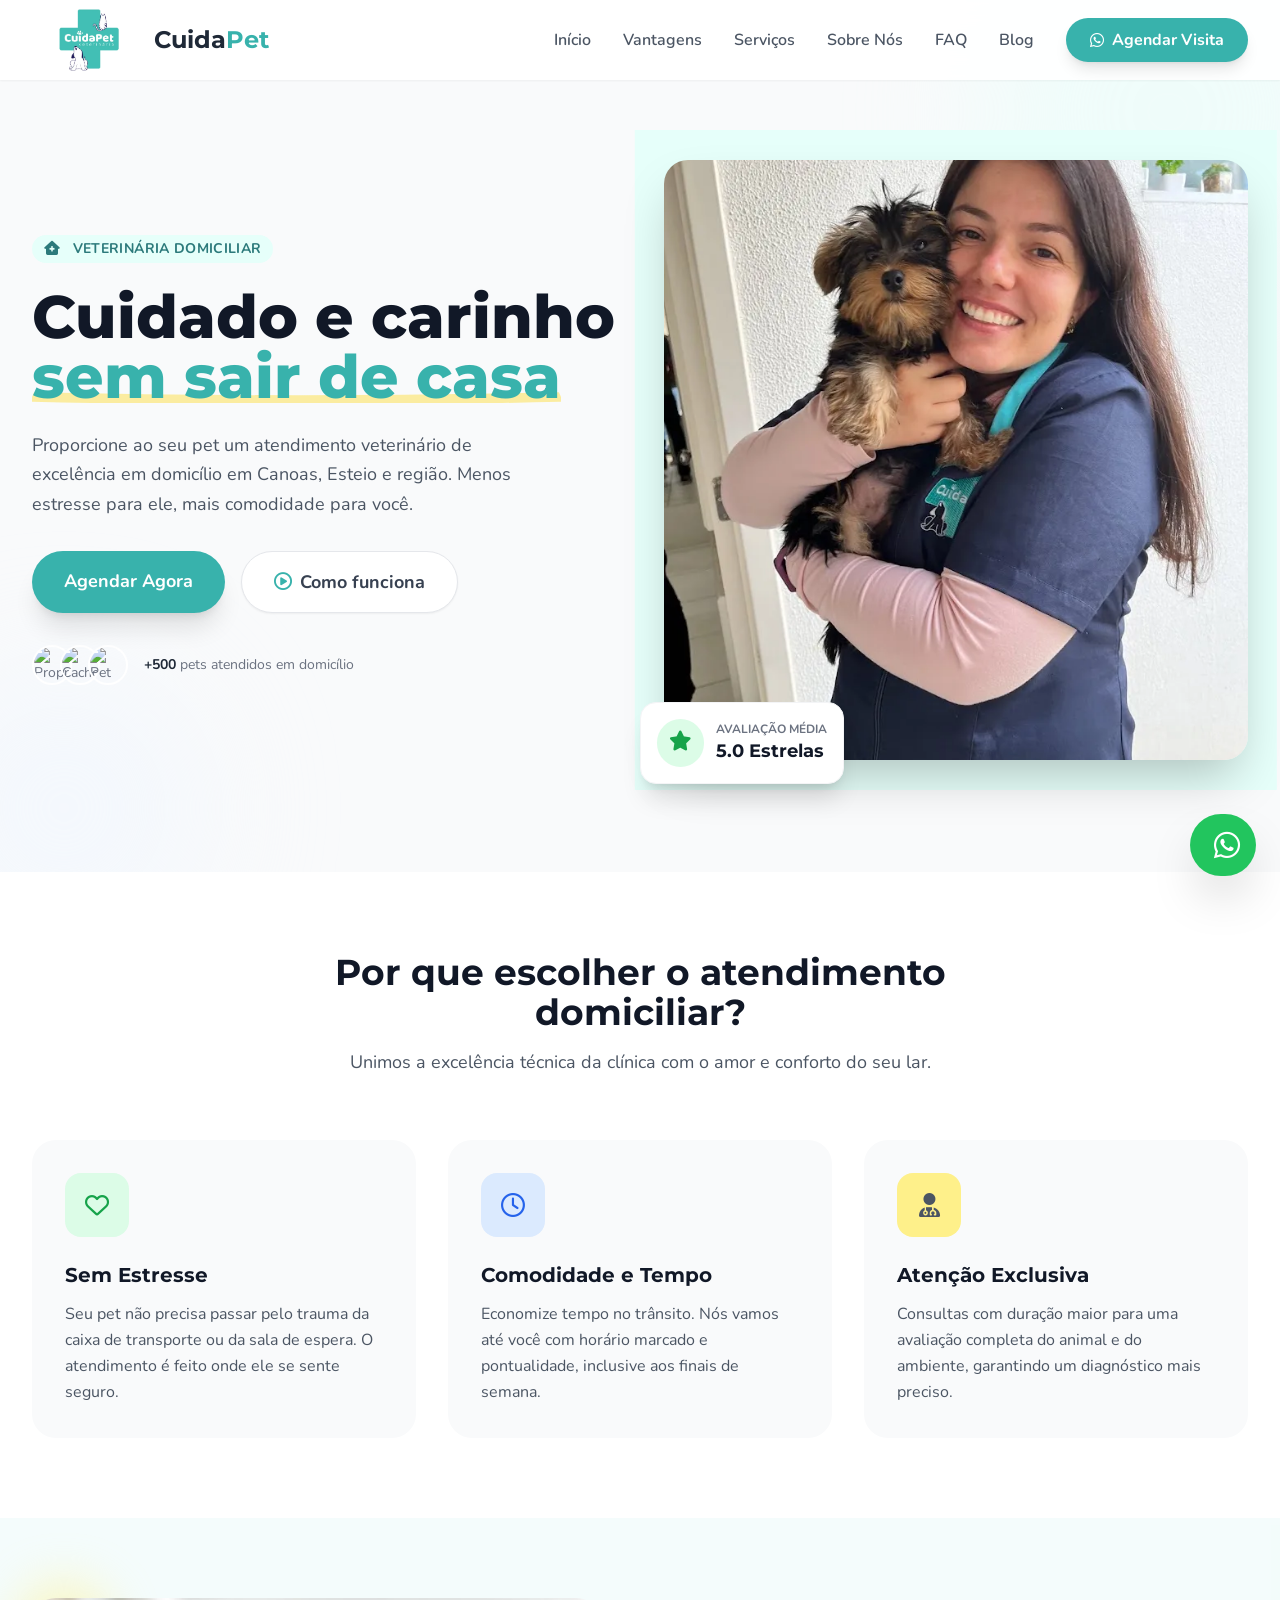
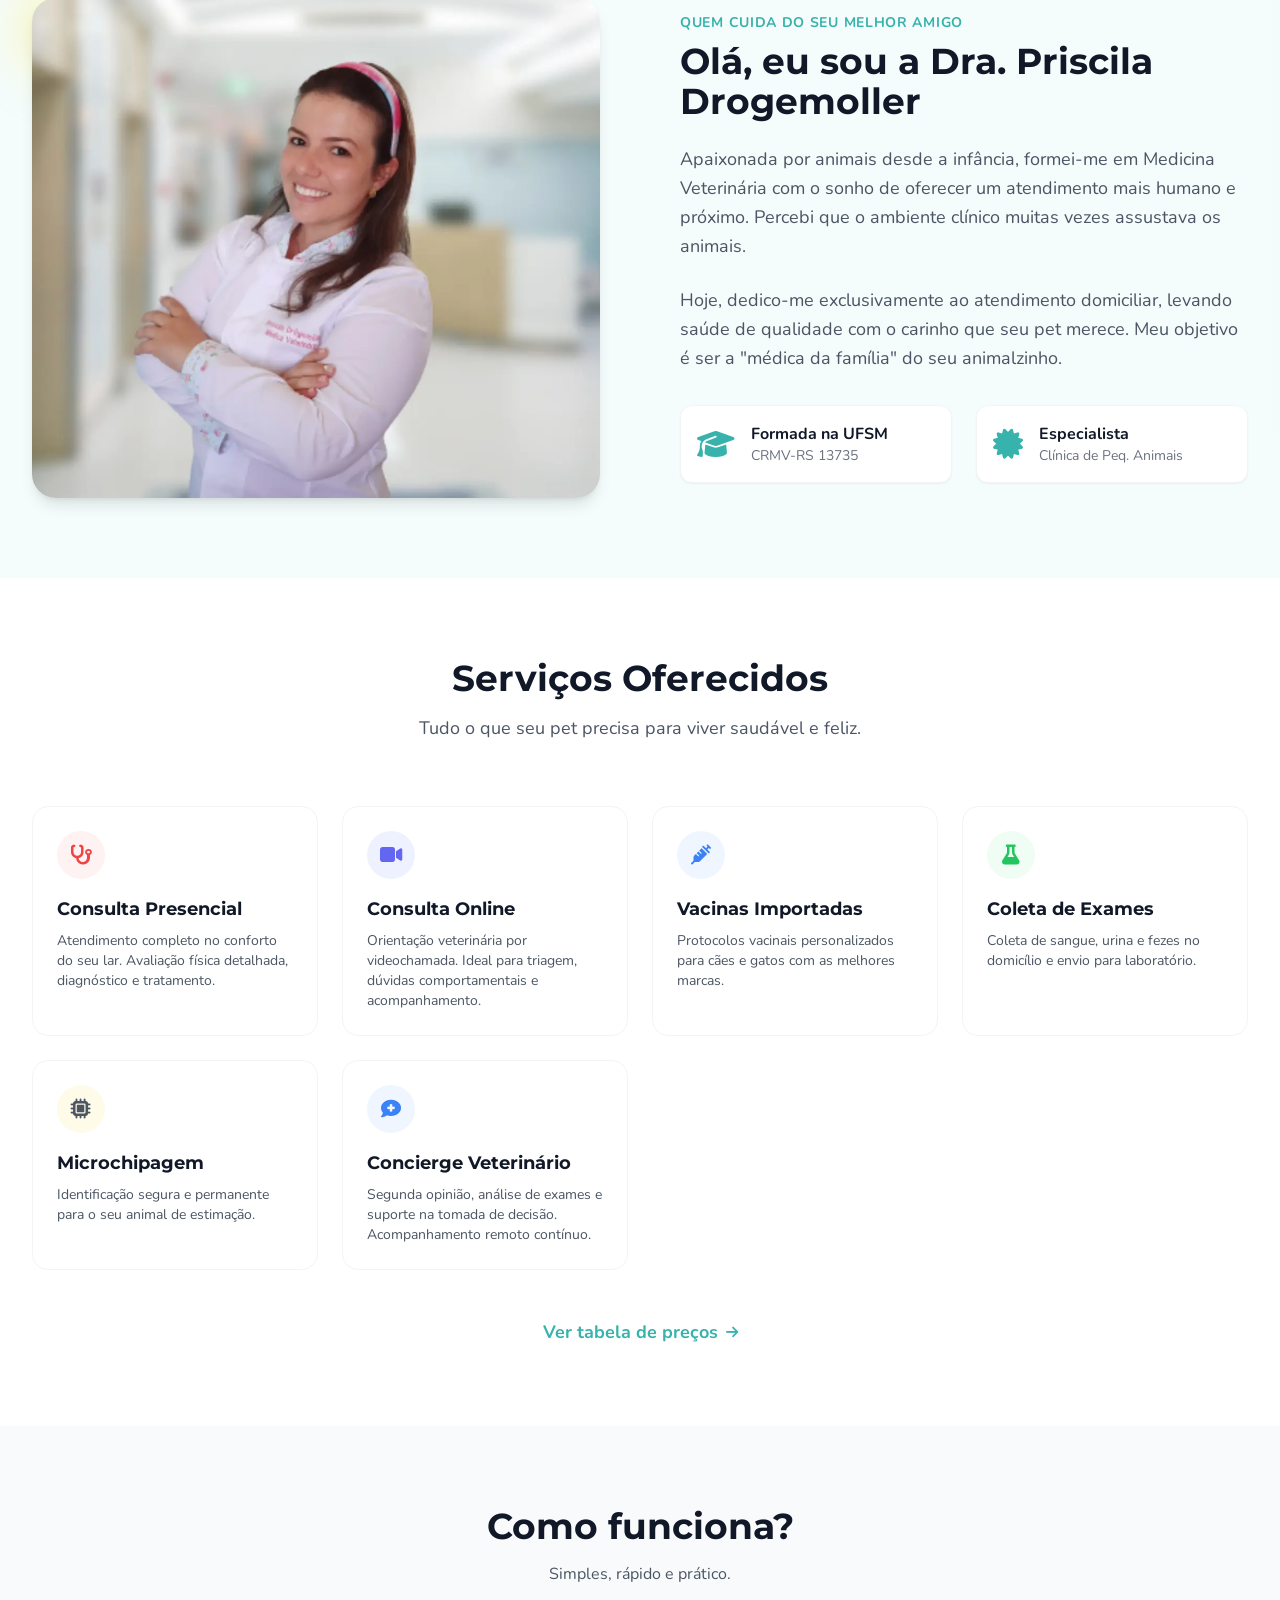
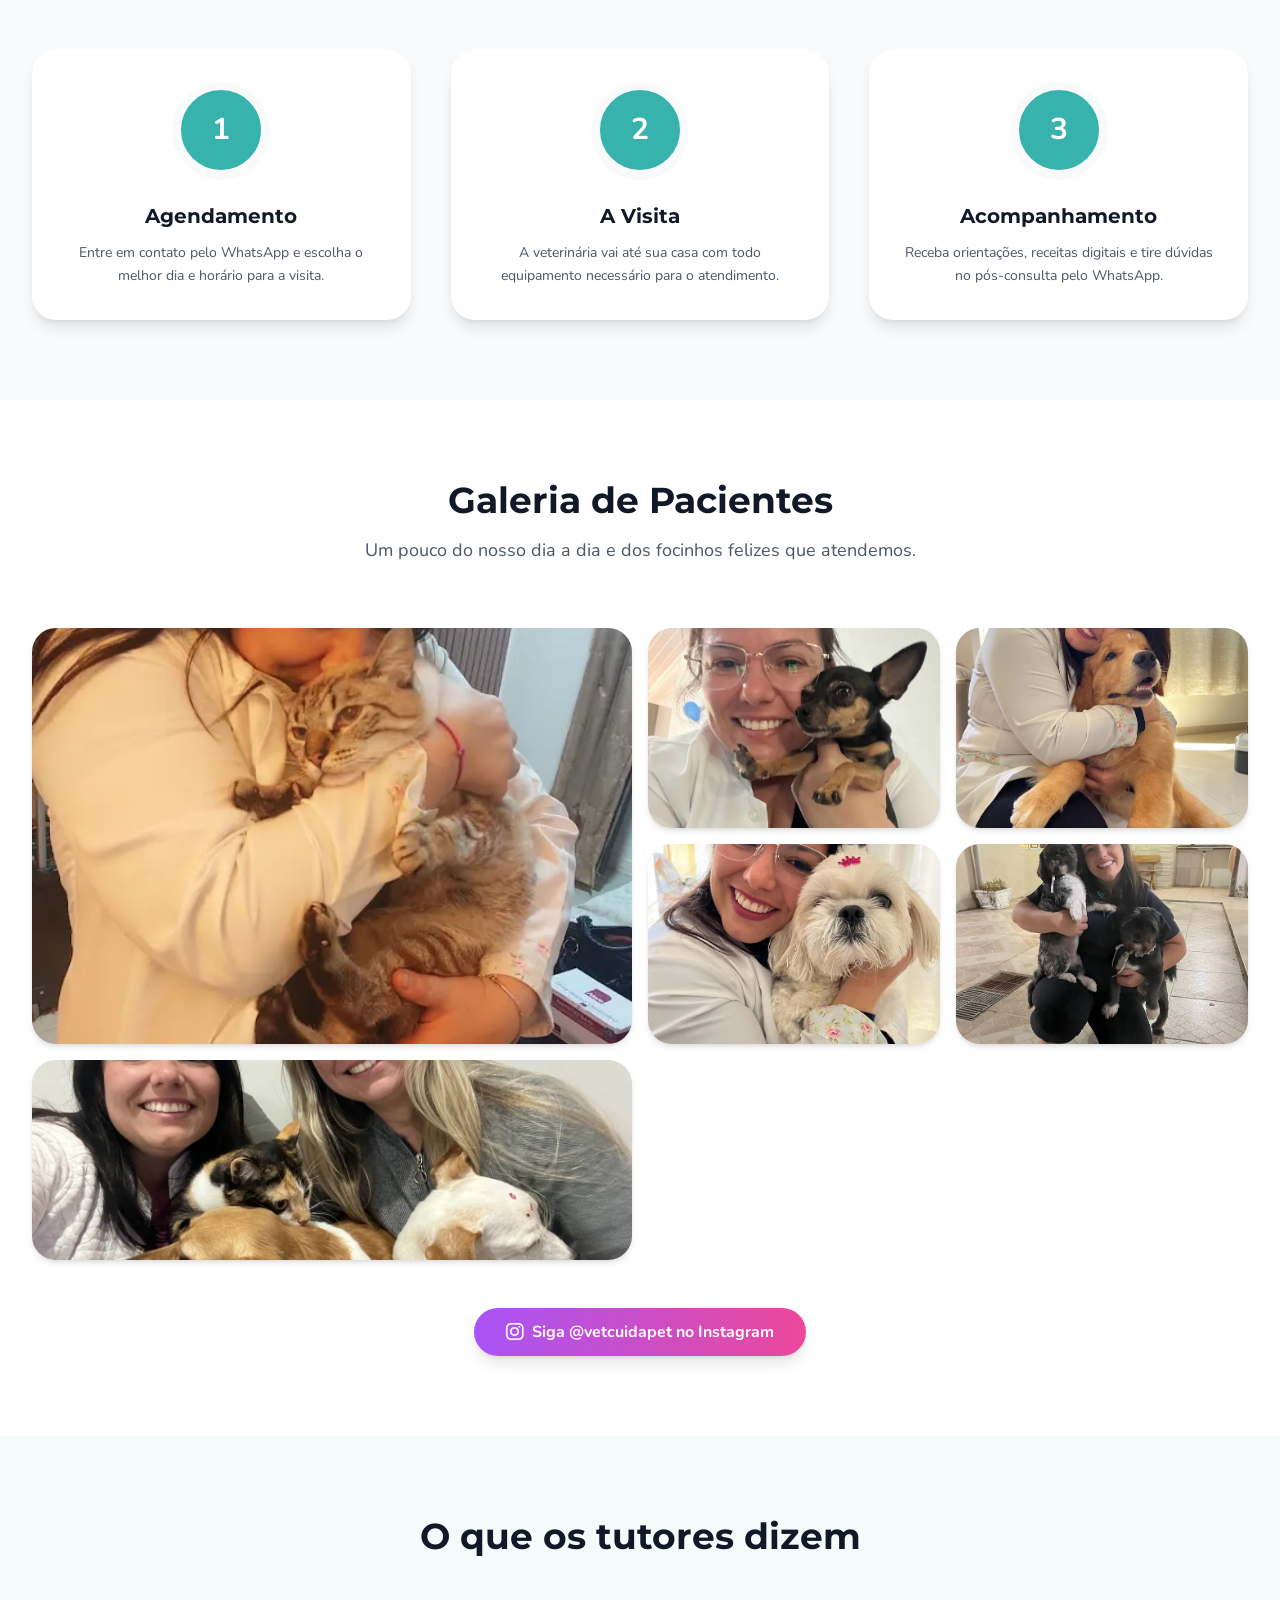
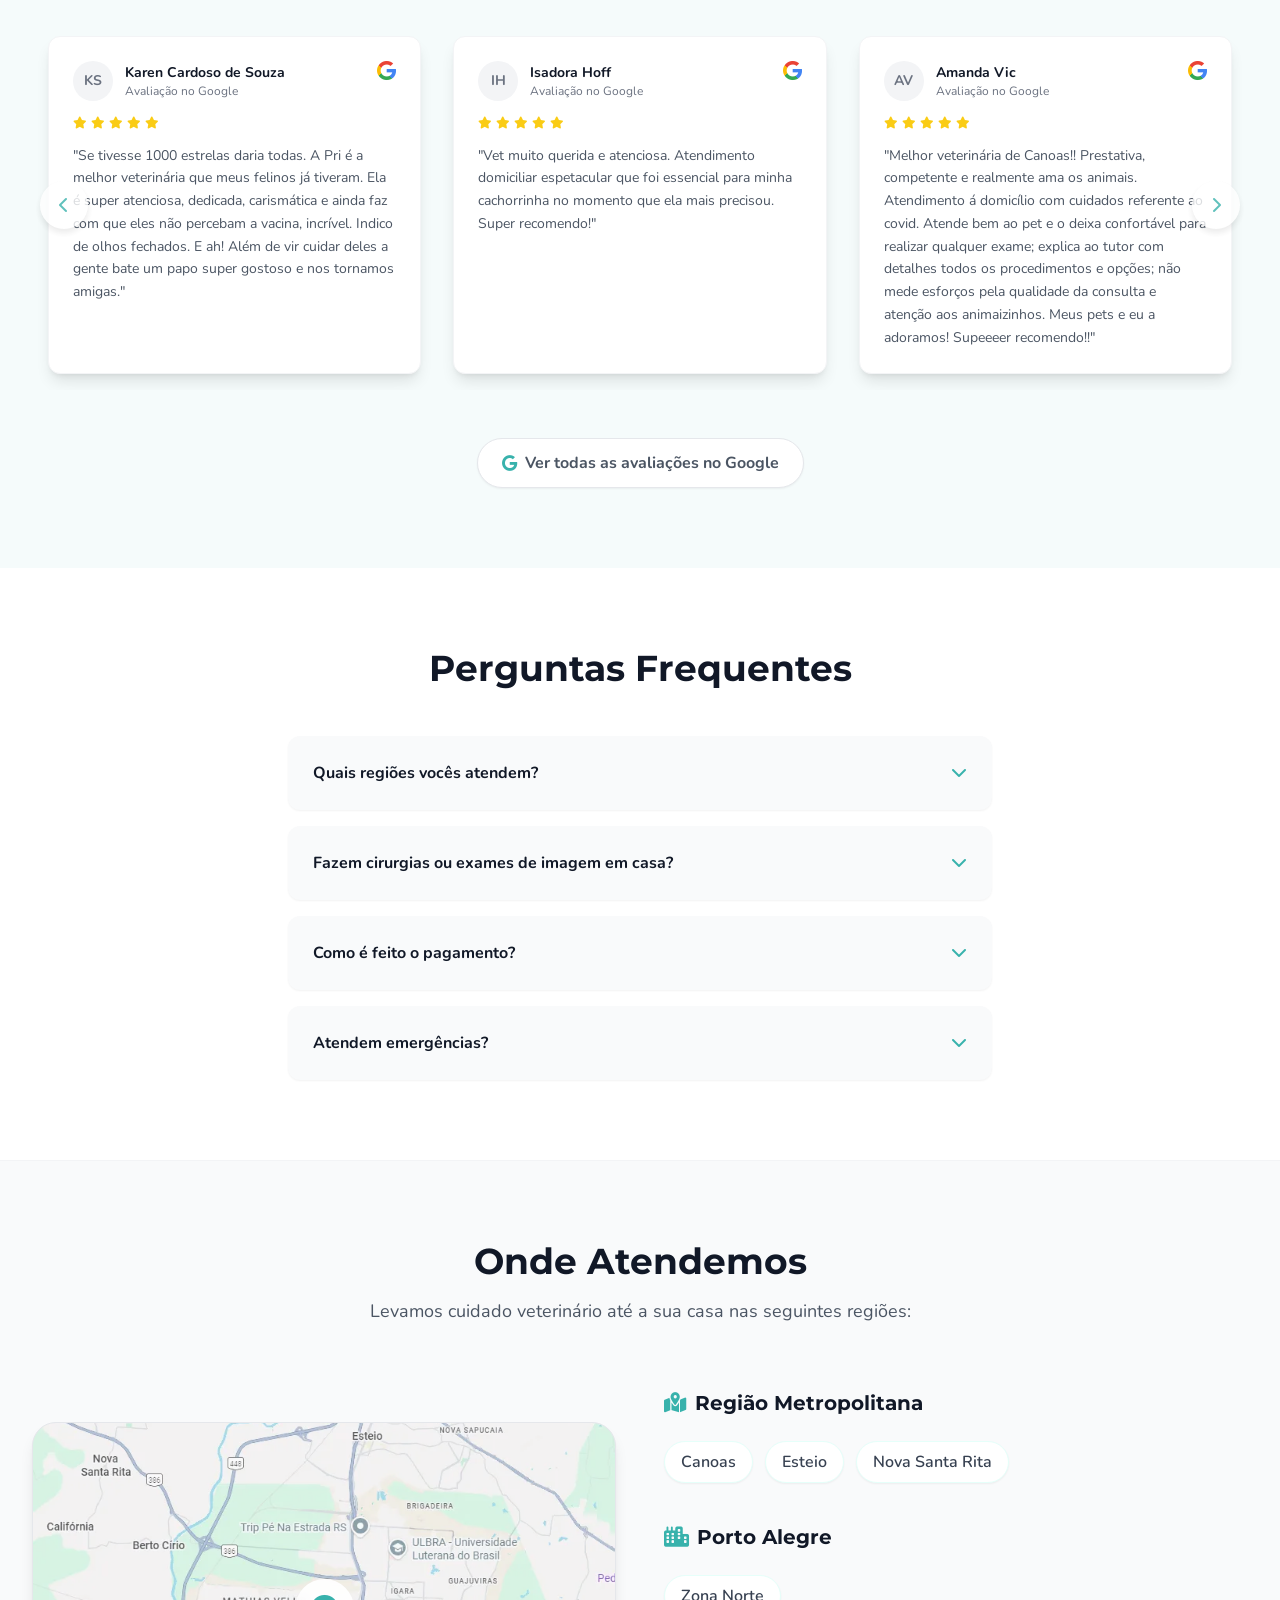
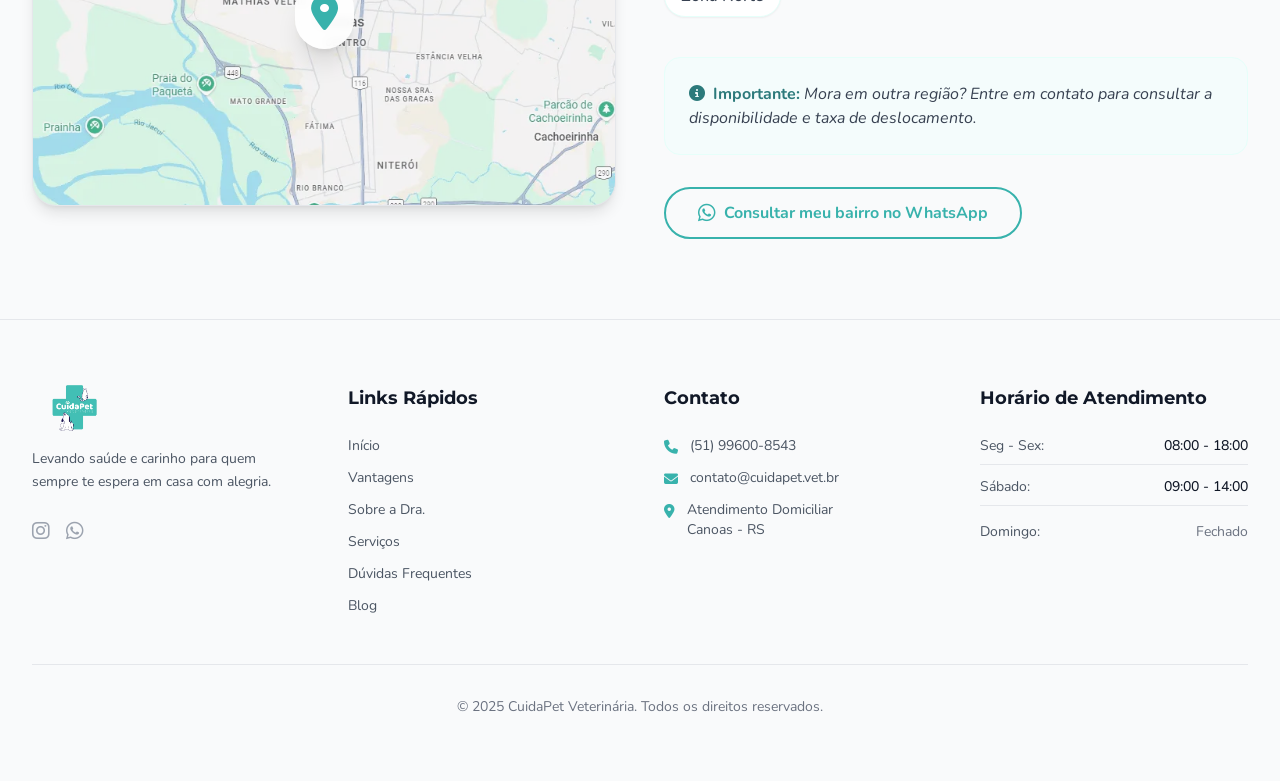
==== commit a76eb449: "feat: adiciona seção de blog com Hugo e deploy automático" ====
--- a/index.html
+++ b/index.html
@@ -3,13 +3,27 @@
 
 <head>
     <!-- Google tag (gtag.js) -->
-    <script async src="https://www.googletagmanager.com/gtag/js?id=AW-977475421"></script>
+    <script async src="https://www.googletagmanager.com/gtag/js?id=G-8RZ68FZBHE"></script>
     <script>
       window.dataLayer = window.dataLayer || [];
       function gtag(){dataLayer.push(arguments);}
       gtag('js', new Date());
 
+      gtag('config', 'G-8RZ68FZBHE');
       gtag('config', 'AW-977475421');
+
+      // Rastreamento automático de cliques no WhatsApp (Google Ads Conversion)
+      document.addEventListener('DOMContentLoaded', function() {
+        document.querySelectorAll('a[href*="wa.me"]').forEach(function(link) {
+          link.addEventListener('click', function() {
+            if (typeof gtag !== 'undefined') {
+              gtag('event', 'conversion', {
+                'send_to': 'AW-977475421/Ha_YCJ_MwOYYEN2ujNID'
+              });
+            }
+          });
+        });
+      });
     </script>
     <meta charset="UTF-8">
     <meta name="viewport" content="width=device-width, initial-scale=1.0">
@@ -158,6 +172,7 @@
                     <a href="#sobre" class="text-gray-600 hover:text-brand font-semibold transition-colors">Sobre
                         Nós</a>
                     <a href="#faq" class="text-gray-600 hover:text-brand font-semibold transition-colors">FAQ</a>
+                    <a href="/blog/" class="text-gray-600 hover:text-brand font-semibold transition-colors">Blog</a>
                     <a href="https://wa.me/555196008543" target="_blank"
                         class="bg-brand hover:bg-brand-dark text-white px-6 py-2.5 rounded-full font-bold shadow-lg hover:shadow-brand/50 transition-all transform hover:-translate-y-0.5 flex items-center gap-2">
                         <i class="fa-brands fa-whatsapp"></i> Agendar Visita
@@ -181,6 +196,7 @@
                 <a class="block px-3 py-2 rounded-md text-base font-medium text-gray-700 hover:text-brand hover:bg-gray-50" href="#servicos">Serviços</a>
                 <a class="block px-3 py-2 rounded-md text-base font-medium text-gray-700 hover:text-brand hover:bg-gray-50" href="#sobre">Sobre Nós</a>
                 <a class="block px-3 py-2 rounded-md text-base font-medium text-gray-700 hover:text-brand hover:bg-gray-50" href="#faq">FAQ</a>
+                <a class="block px-3 py-2 rounded-md text-base font-medium text-gray-700 hover:text-brand hover:bg-gray-50" href="/blog/">Blog</a>
                 <a class="block mt-4 text-center bg-brand text-white px-3 py-3 rounded-lg font-bold" href="https://wa.me/555196008543">
                     Agendar pelo WhatsApp
                 </a>
@@ -1073,6 +1089,7 @@
                         <li><a href="#sobre" class="hover:text-brand transition-colors">Sobre a Dra.</a></li>
                         <li><a href="#servicos" class="hover:text-brand transition-colors">Serviços</a></li>
                         <li><a href="#faq" class="hover:text-brand transition-colors">Dúvidas Frequentes</a></li>
+                        <li><a href="/blog/" class="hover:text-brand transition-colors">Blog</a></li>
                     </ul>
                 </div>
 
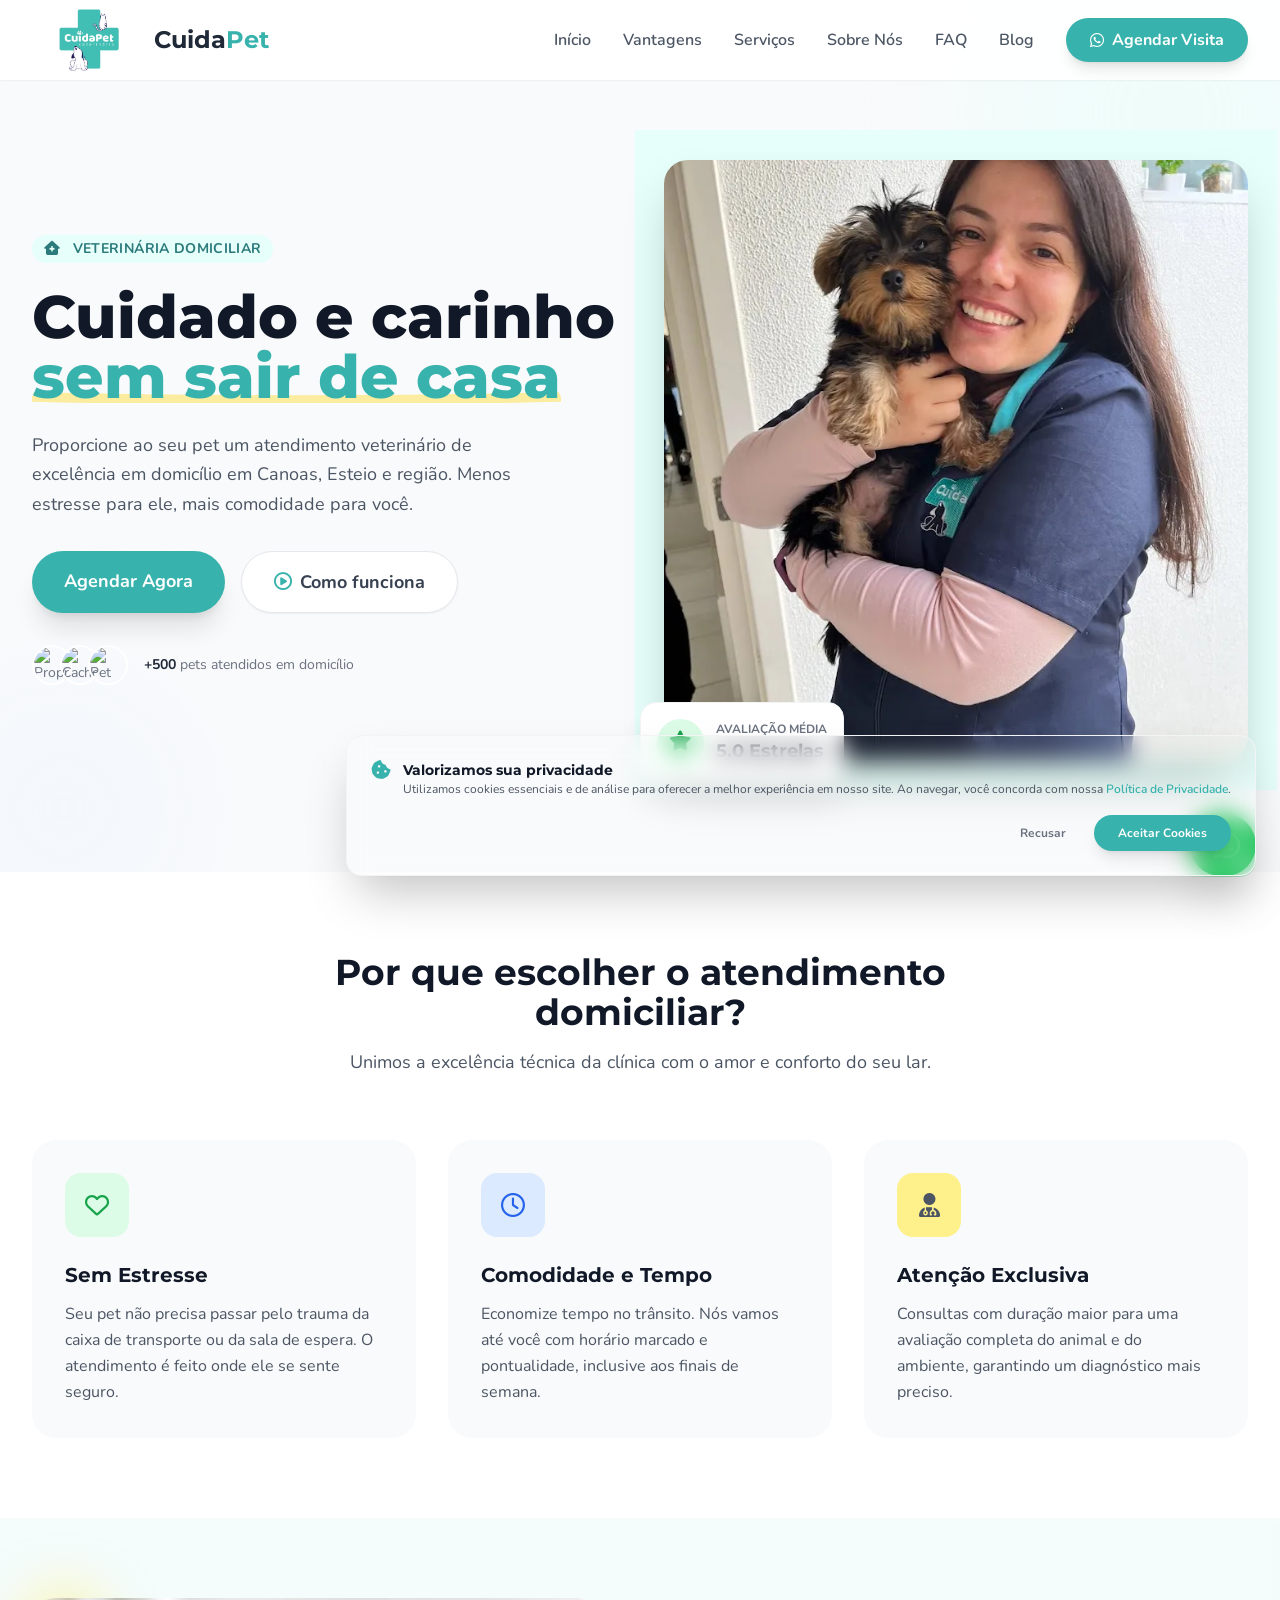
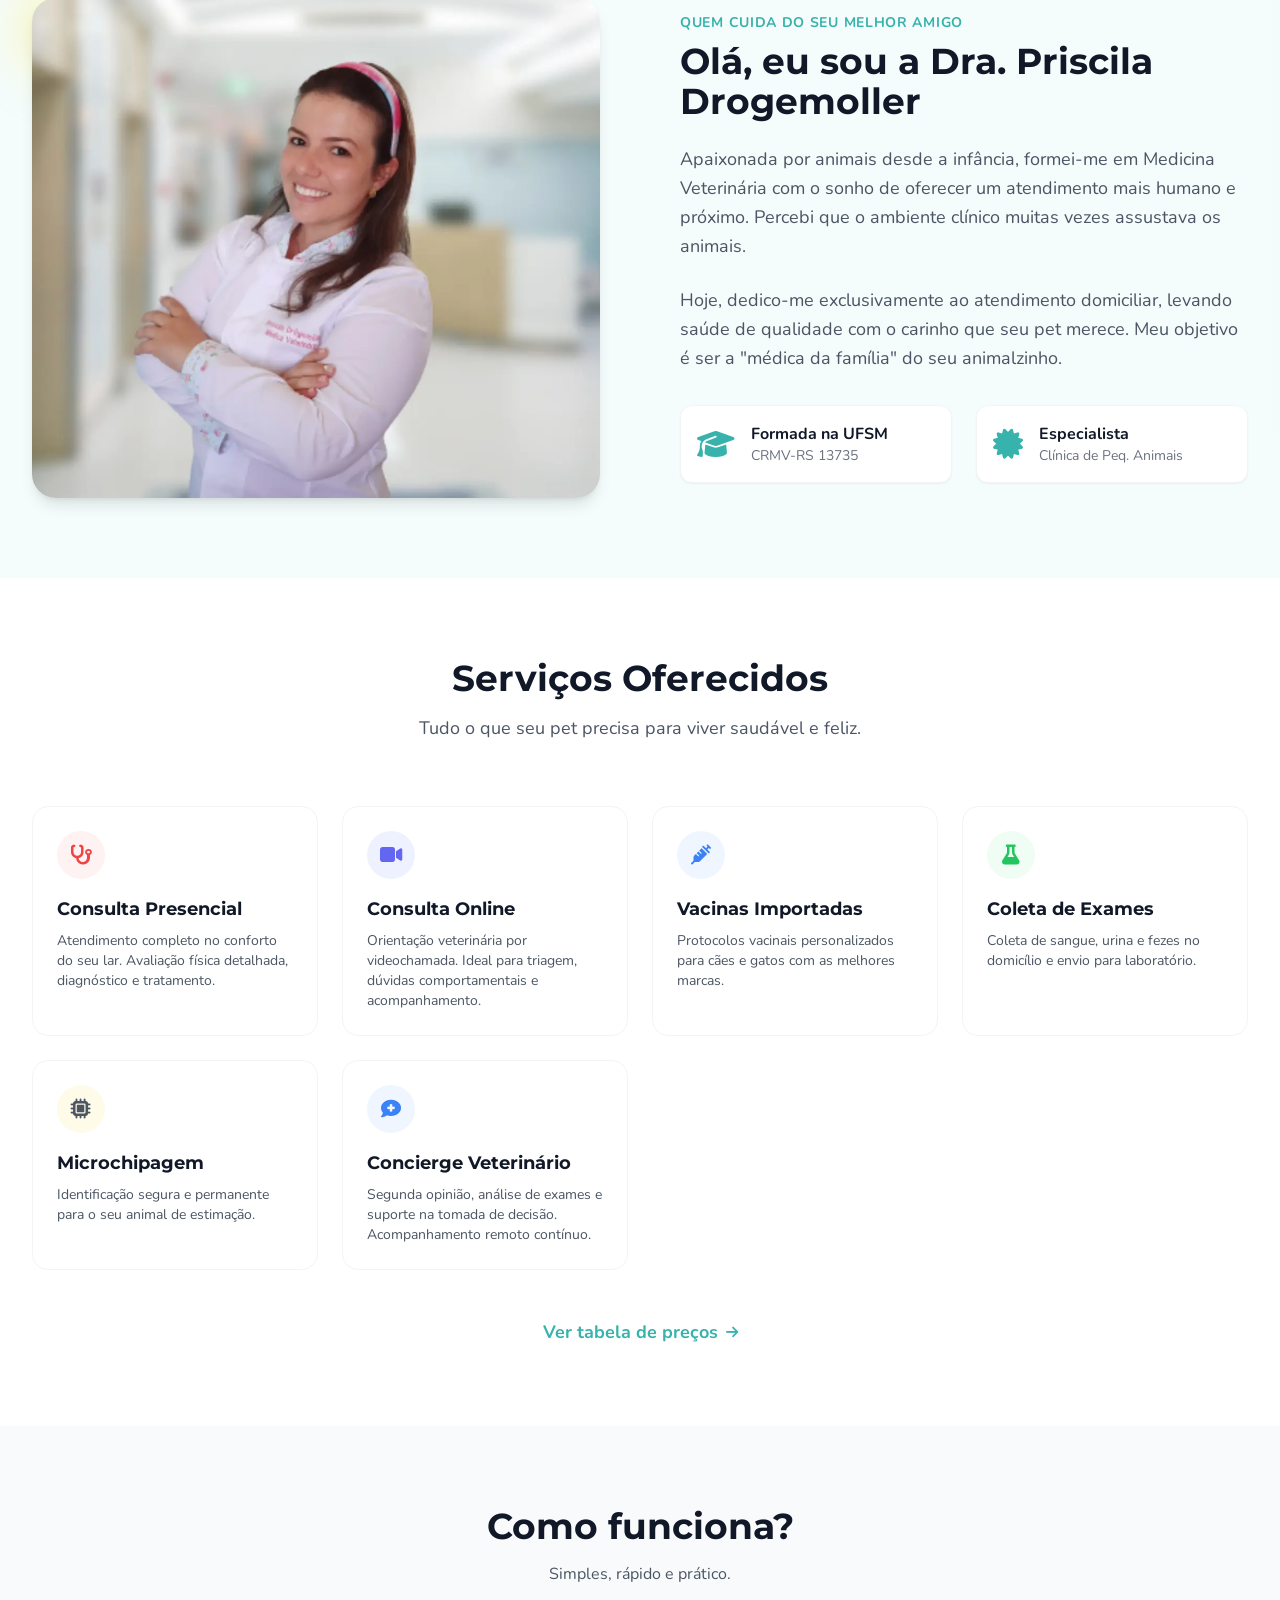
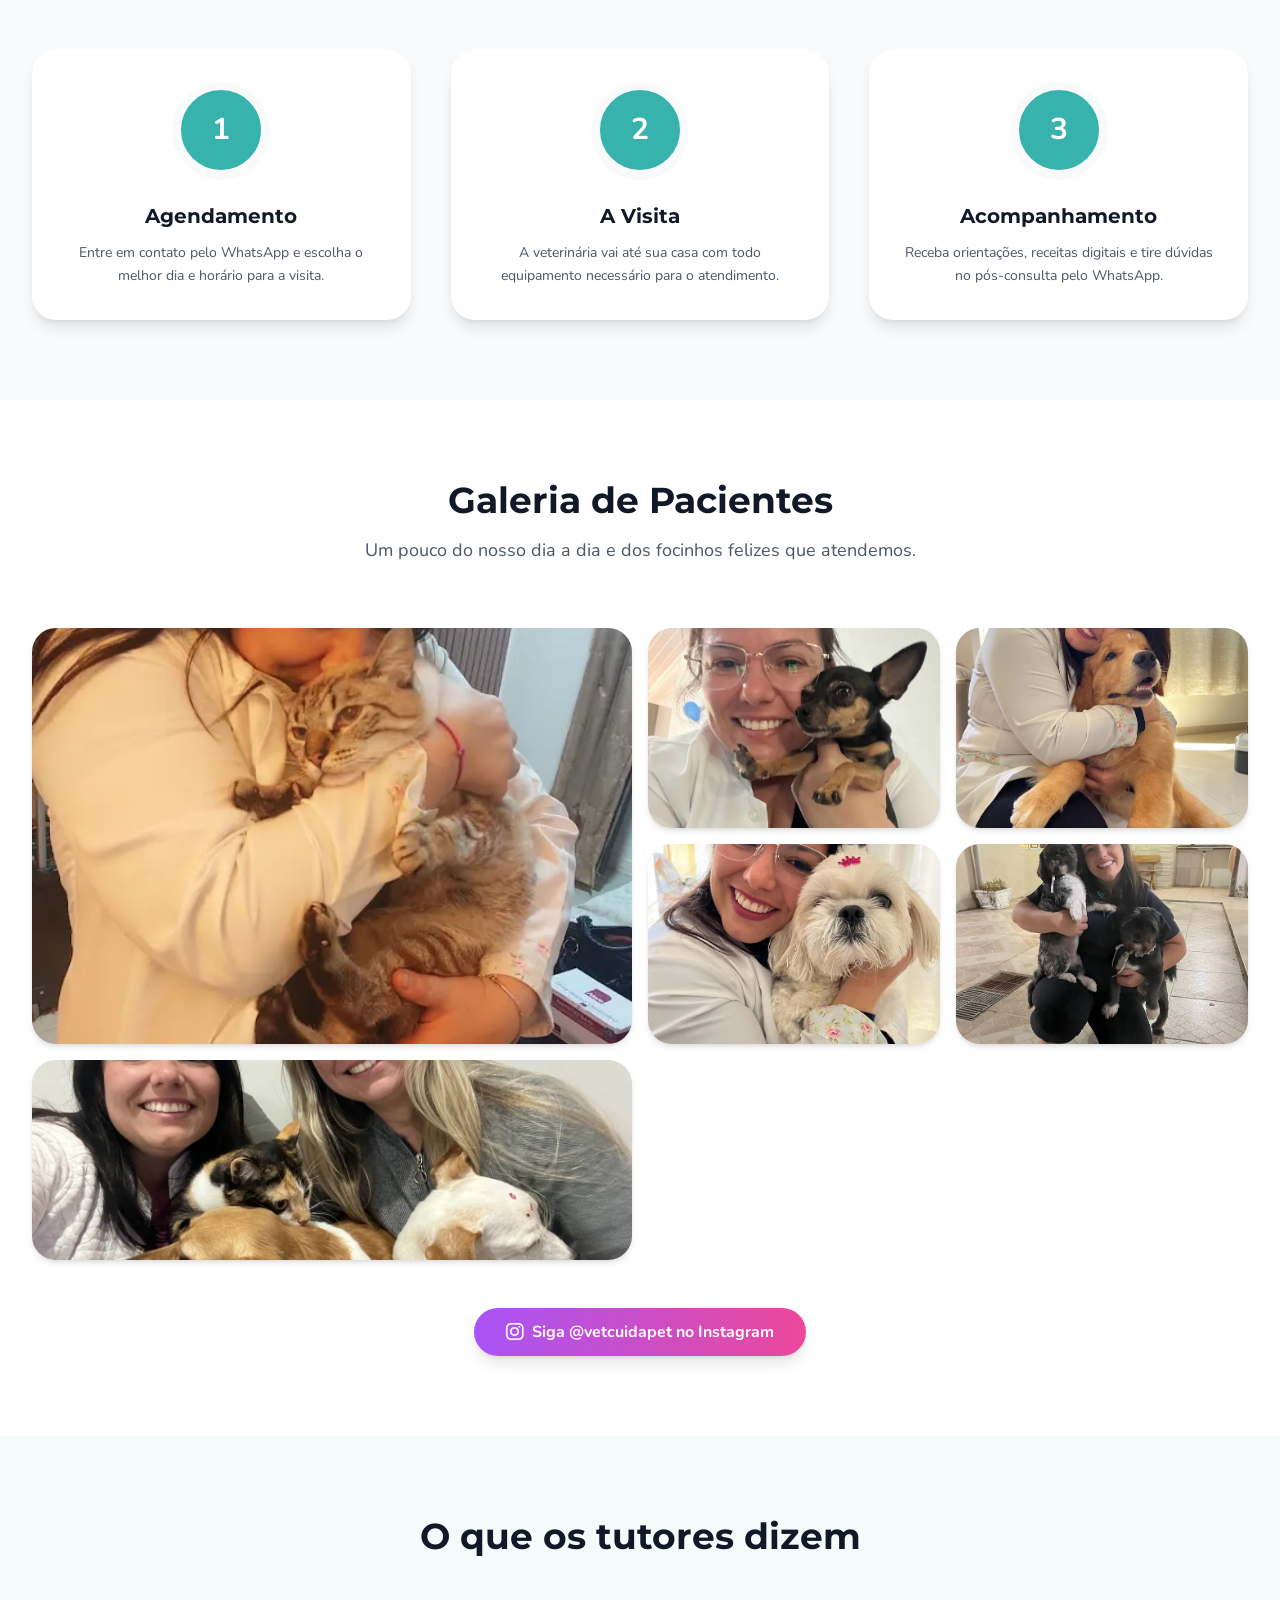
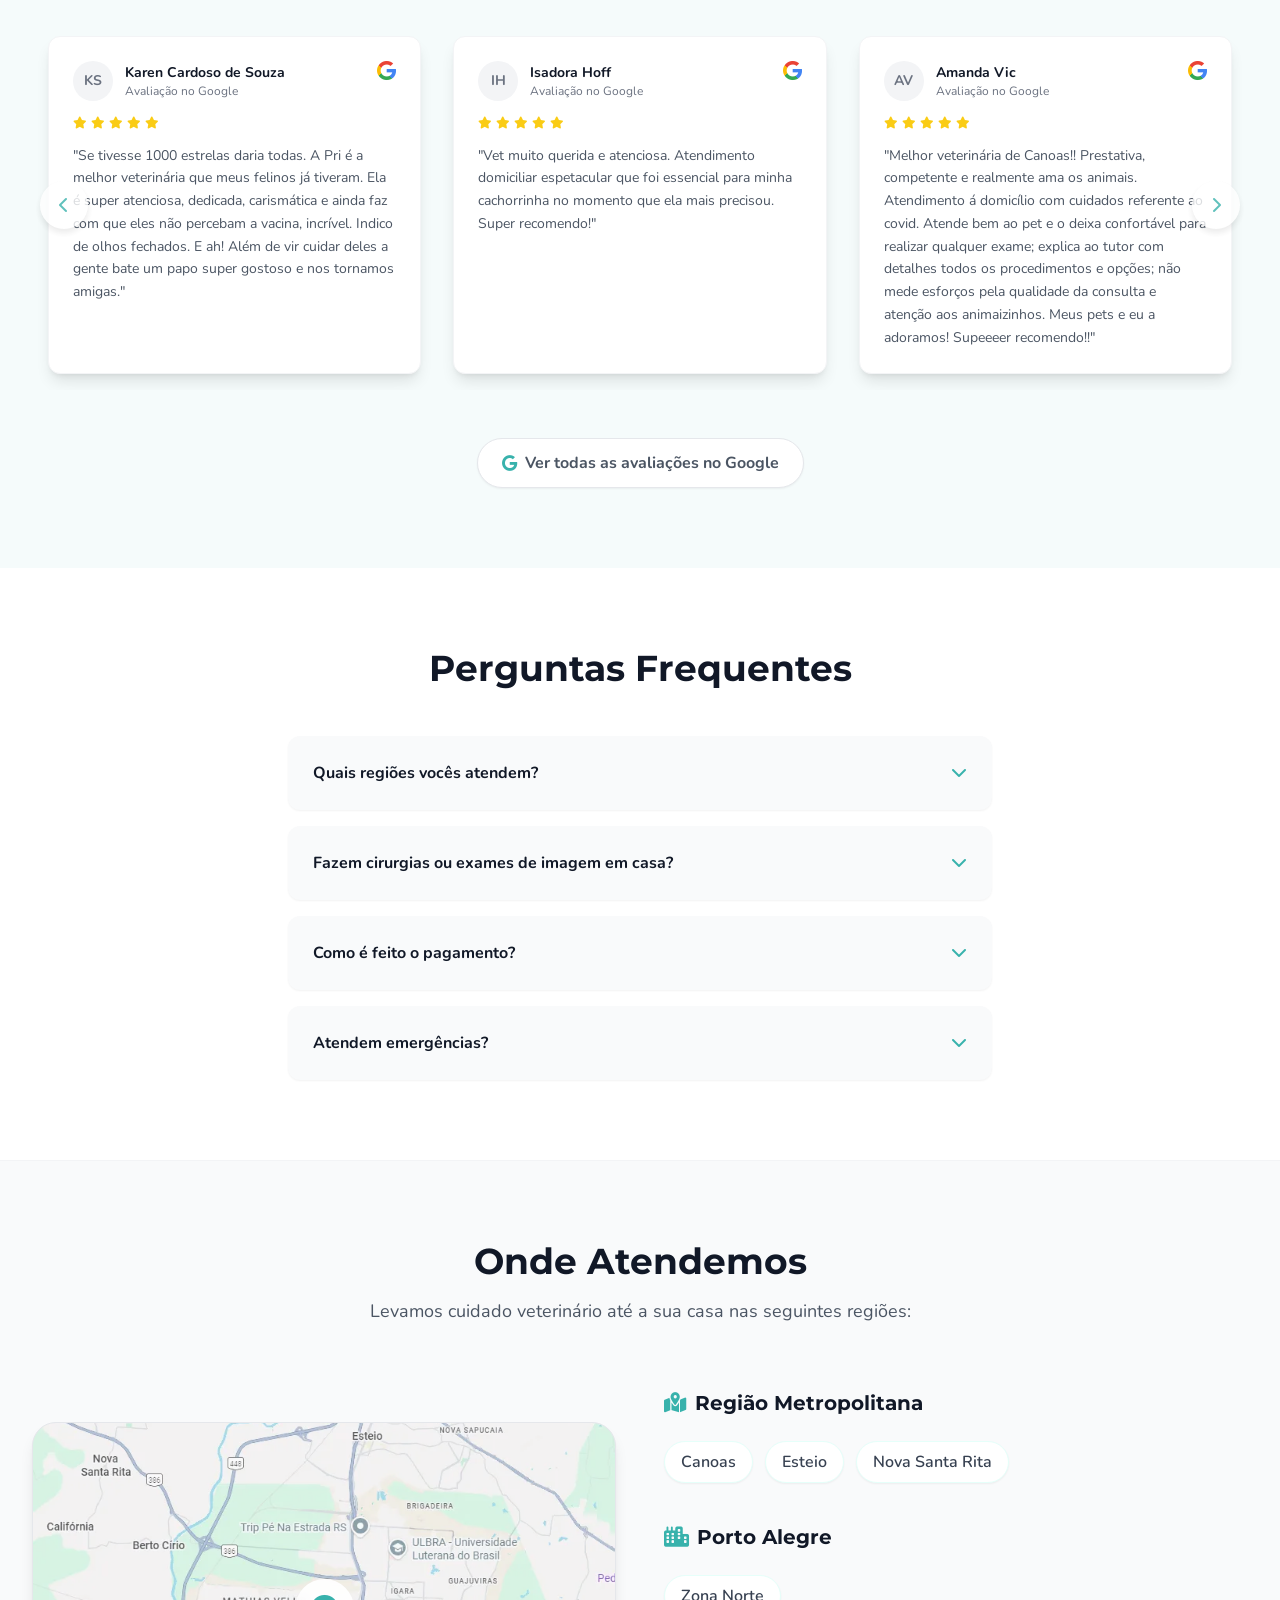
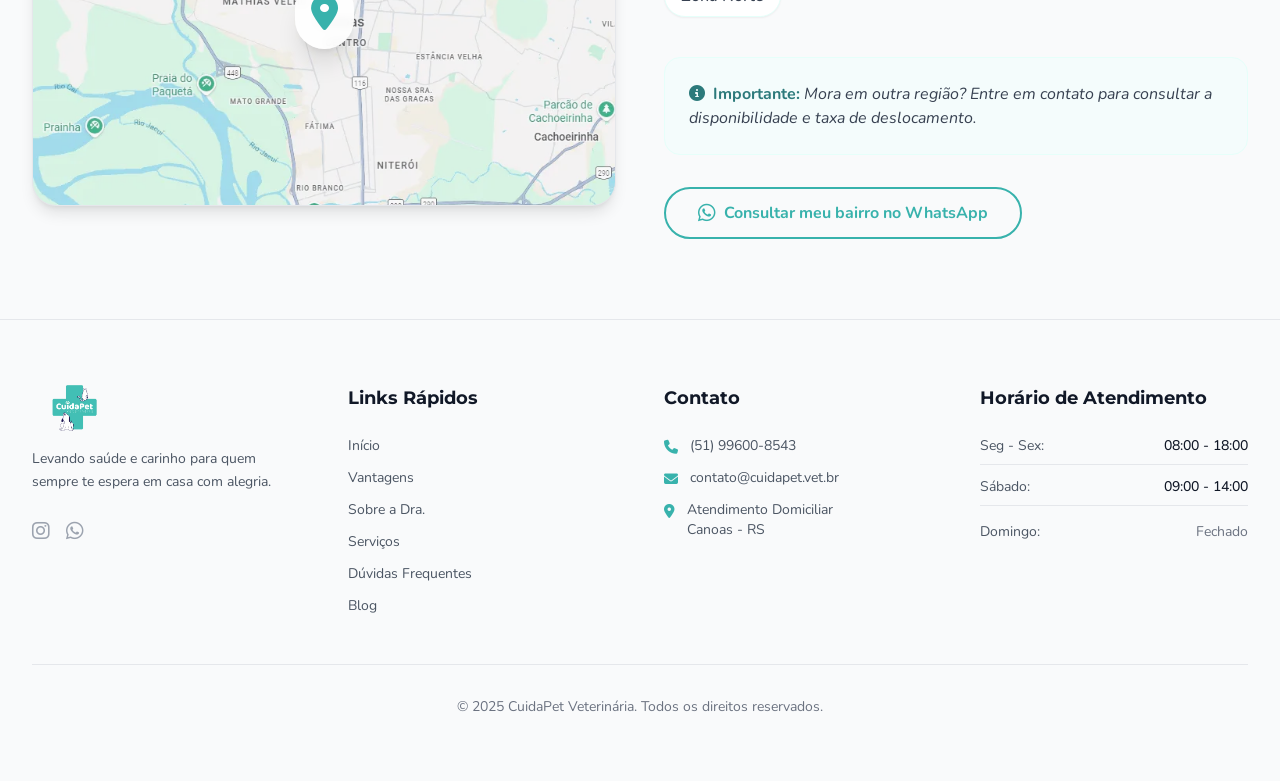
==== commit b66145ae: "feat: adiciona opcao Recusar cookies e integra Google Consent Mode v2" ====
--- a/index.html
+++ b/index.html
@@ -7,8 +7,26 @@
     <script>
       window.dataLayer = window.dataLayer || [];
       function gtag(){dataLayer.push(arguments);}
+
+      // Inicializa Consent Mode do Google com base no localStorage
+      var hasAccepted = localStorage.getItem('cuidapet_cookies_accepted');
+      if (hasAccepted === 'true') {
+        gtag('consent', 'default', {
+          'ad_storage': 'granted',
+          'ad_user_data': 'granted',
+          'ad_personalization': 'granted',
+          'analytics_storage': 'granted'
+        });
+      } else {
+        gtag('consent', 'default', {
+          'ad_storage': 'denied',
+          'ad_user_data': 'denied',
+          'ad_personalization': 'denied',
+          'analytics_storage': 'denied'
+        });
+      }
+
       gtag('js', new Date());
-
       gtag('config', 'G-8RZ68FZBHE');
       gtag('config', 'AW-977475421');
 
@@ -1279,6 +1297,85 @@
             });
         });
     </script>
+
+    <!-- Cookie Banner Popup -->
+    <div id="cookie-banner" class="fixed bottom-6 left-6 right-6 md:right-auto md:max-w-md z-50 transform translate-y-20 opacity-0 pointer-events-none transition-all duration-500 ease-out">
+        <div class="bg-white/95 backdrop-blur-md p-6 rounded-2xl shadow-2xl border border-gray-100 flex flex-col gap-4">
+            <div class="flex items-start gap-3">
+                <div class="bg-brand/10 p-2.5 rounded-full text-brand shrink-0">
+                    <i class="fa-solid fa-cookie-bite text-xl"></i>
+                </div>
+                <div>
+                    <h4 class="font-heading font-bold text-gray-900 text-sm mb-1">Valorizamos sua privacidade</h4>
+                    <p class="text-xs text-gray-600 leading-relaxed">
+                        Utilizamos cookies essenciais e de análise para oferecer a melhor experiência em nosso site. Ao navegar, você concorda com nossa <a href="/privacidade.html" class="text-brand hover:underline font-semibold">Política de Privacidade</a>.
+                    </p>
+                </div>
+            </div>
+            <div class="flex justify-end items-center gap-3">
+                <button id="decline-cookies" class="text-gray-500 hover:text-gray-800 text-xs font-bold px-4 py-2 transition-colors cursor-pointer">
+                    Recusar
+                </button>
+                <button id="accept-cookies" class="bg-brand hover:bg-brand-dark text-white text-xs px-6 py-2.5 rounded-full font-bold shadow-lg hover:shadow-brand/30 transition-all cursor-pointer">
+                    Aceitar Cookies
+                </button>
+            </div>
+        </div>
+    </div>
+
+    <script>
+        document.addEventListener('DOMContentLoaded', function() {
+            const banner = document.getElementById('cookie-banner');
+            const acceptBtn = document.getElementById('accept-cookies');
+            const declineBtn = document.getElementById('decline-cookies');
+
+            if (banner && acceptBtn && declineBtn) {
+                // Se o usuário ainda não decidiu, exibe o banner
+                if (localStorage.getItem('cuidapet_cookies_accepted') === null) {
+                    setTimeout(() => {
+                        banner.classList.remove('translate-y-20', 'opacity-0', 'pointer-events-none');
+                        banner.classList.add('translate-y-0', 'opacity-100', 'pointer-events-auto');
+                    }, 1000);
+                }
+
+                // Ação para Aceitar Cookies
+                acceptBtn.addEventListener('click', function() {
+                    localStorage.setItem('cuidapet_cookies_accepted', 'true');
+                    
+                    // Atualiza Consent Mode dinamicamente no Google
+                    if (typeof gtag !== 'undefined') {
+                        gtag('consent', 'update', {
+                            'ad_storage': 'granted',
+                            'ad_user_data': 'granted',
+                            'ad_personalization': 'granted',
+                            'analytics_storage': 'granted'
+                        });
+                    }
+
+                    banner.classList.remove('translate-y-0', 'opacity-100', 'pointer-events-auto');
+                    banner.classList.add('translate-y-20', 'opacity-0', 'pointer-events-none');
+                });
+
+                // Ação para Recusar Cookies
+                declineBtn.addEventListener('click', function() {
+                    localStorage.setItem('cuidapet_cookies_accepted', 'false');
+
+                    // Atualiza Consent Mode negando os cookies
+                    if (typeof gtag !== 'undefined') {
+                        gtag('consent', 'update', {
+                            'ad_storage': 'denied',
+                            'ad_user_data': 'denied',
+                            'ad_personalization': 'denied',
+                            'analytics_storage': 'denied'
+                        });
+                    }
+
+                    banner.classList.remove('translate-y-0', 'opacity-100', 'pointer-events-auto');
+                    banner.classList.add('translate-y-20', 'opacity-0', 'pointer-events-none');
+                });
+            }
+        });
+    </script>
 </body>
 
 </html>
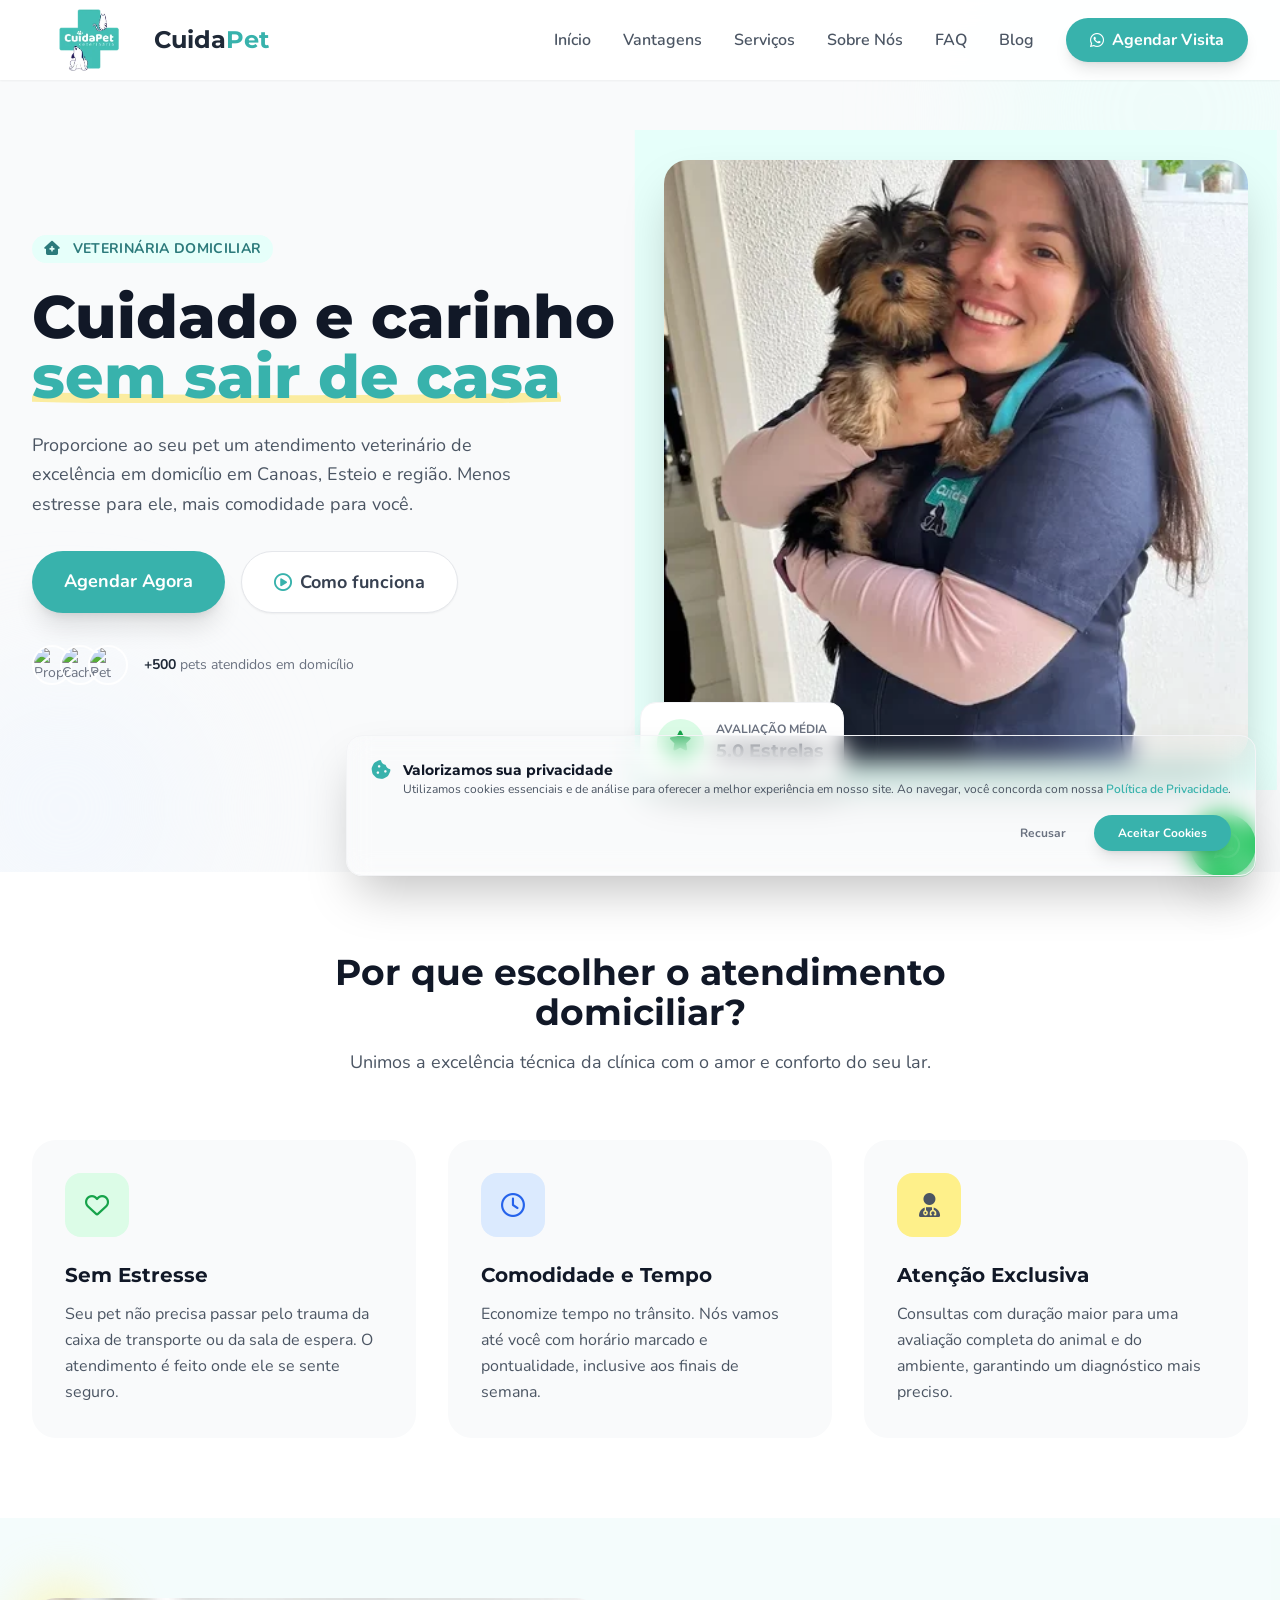
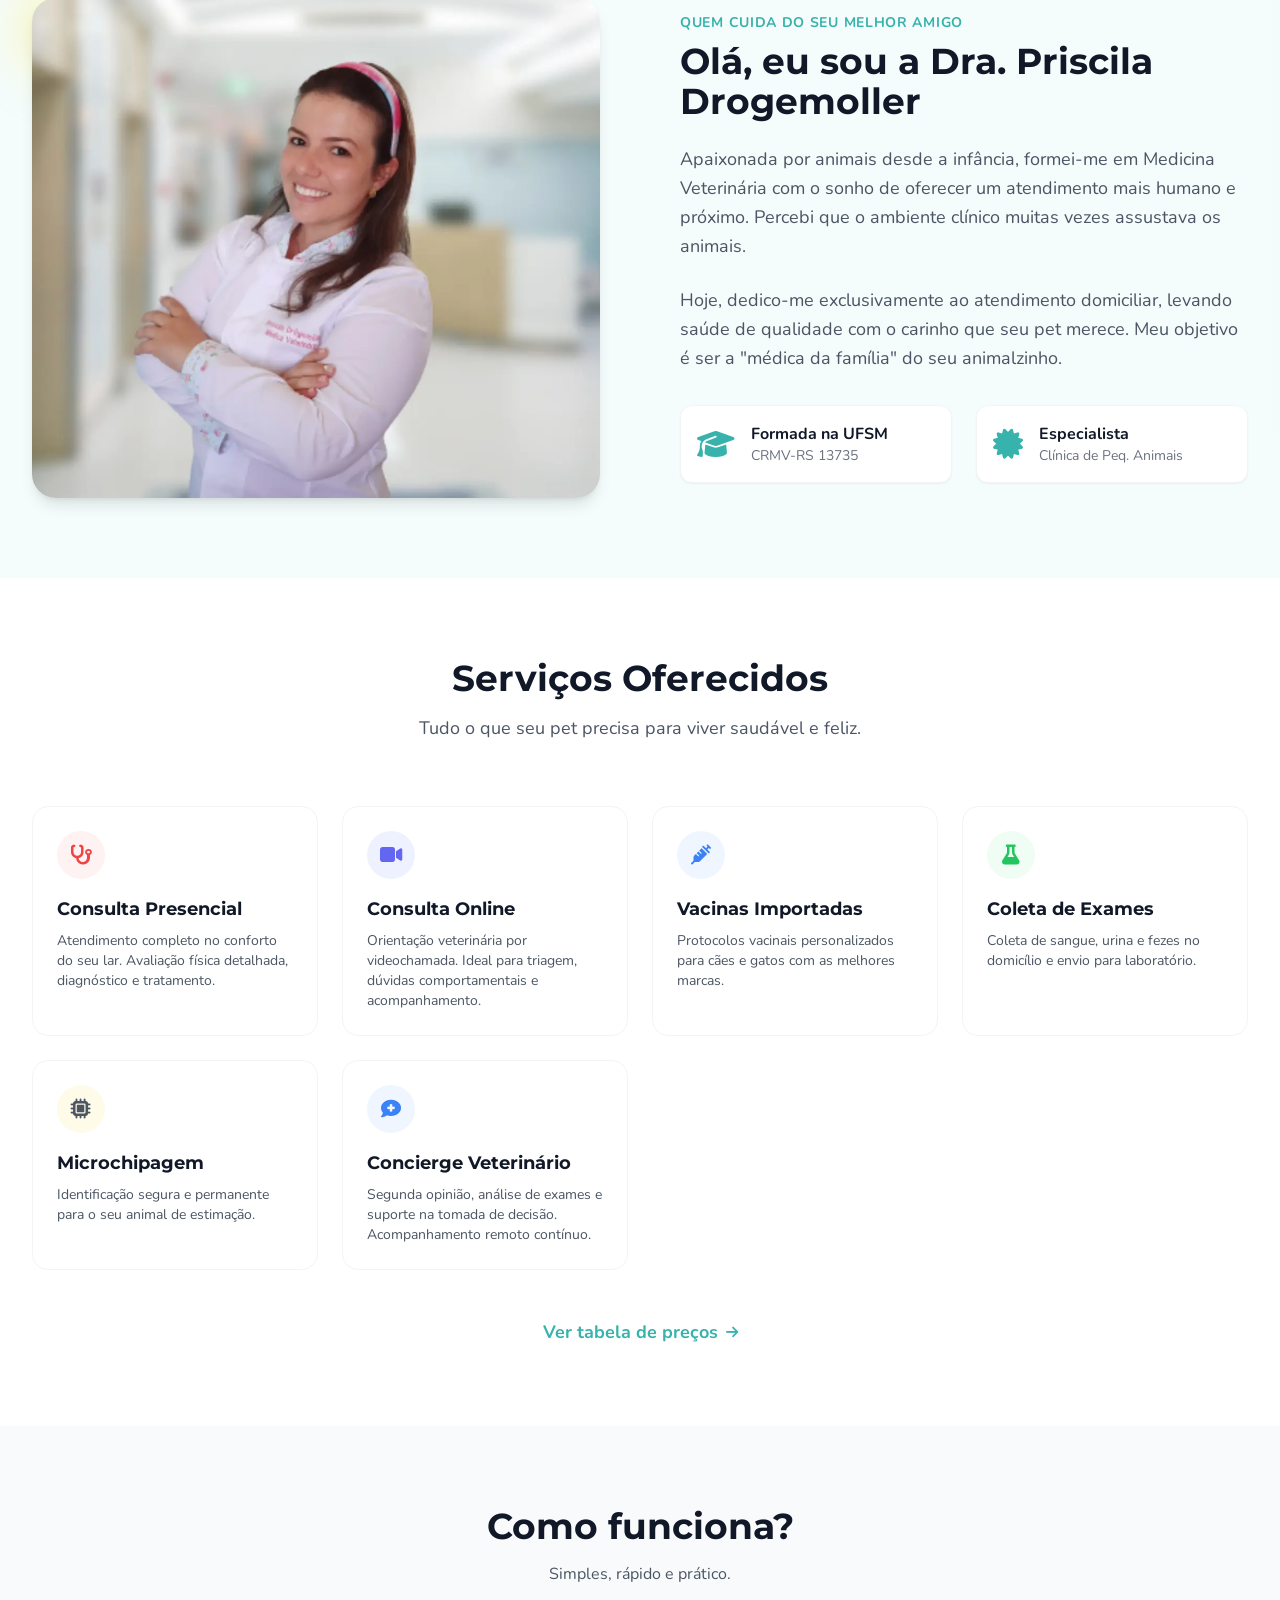
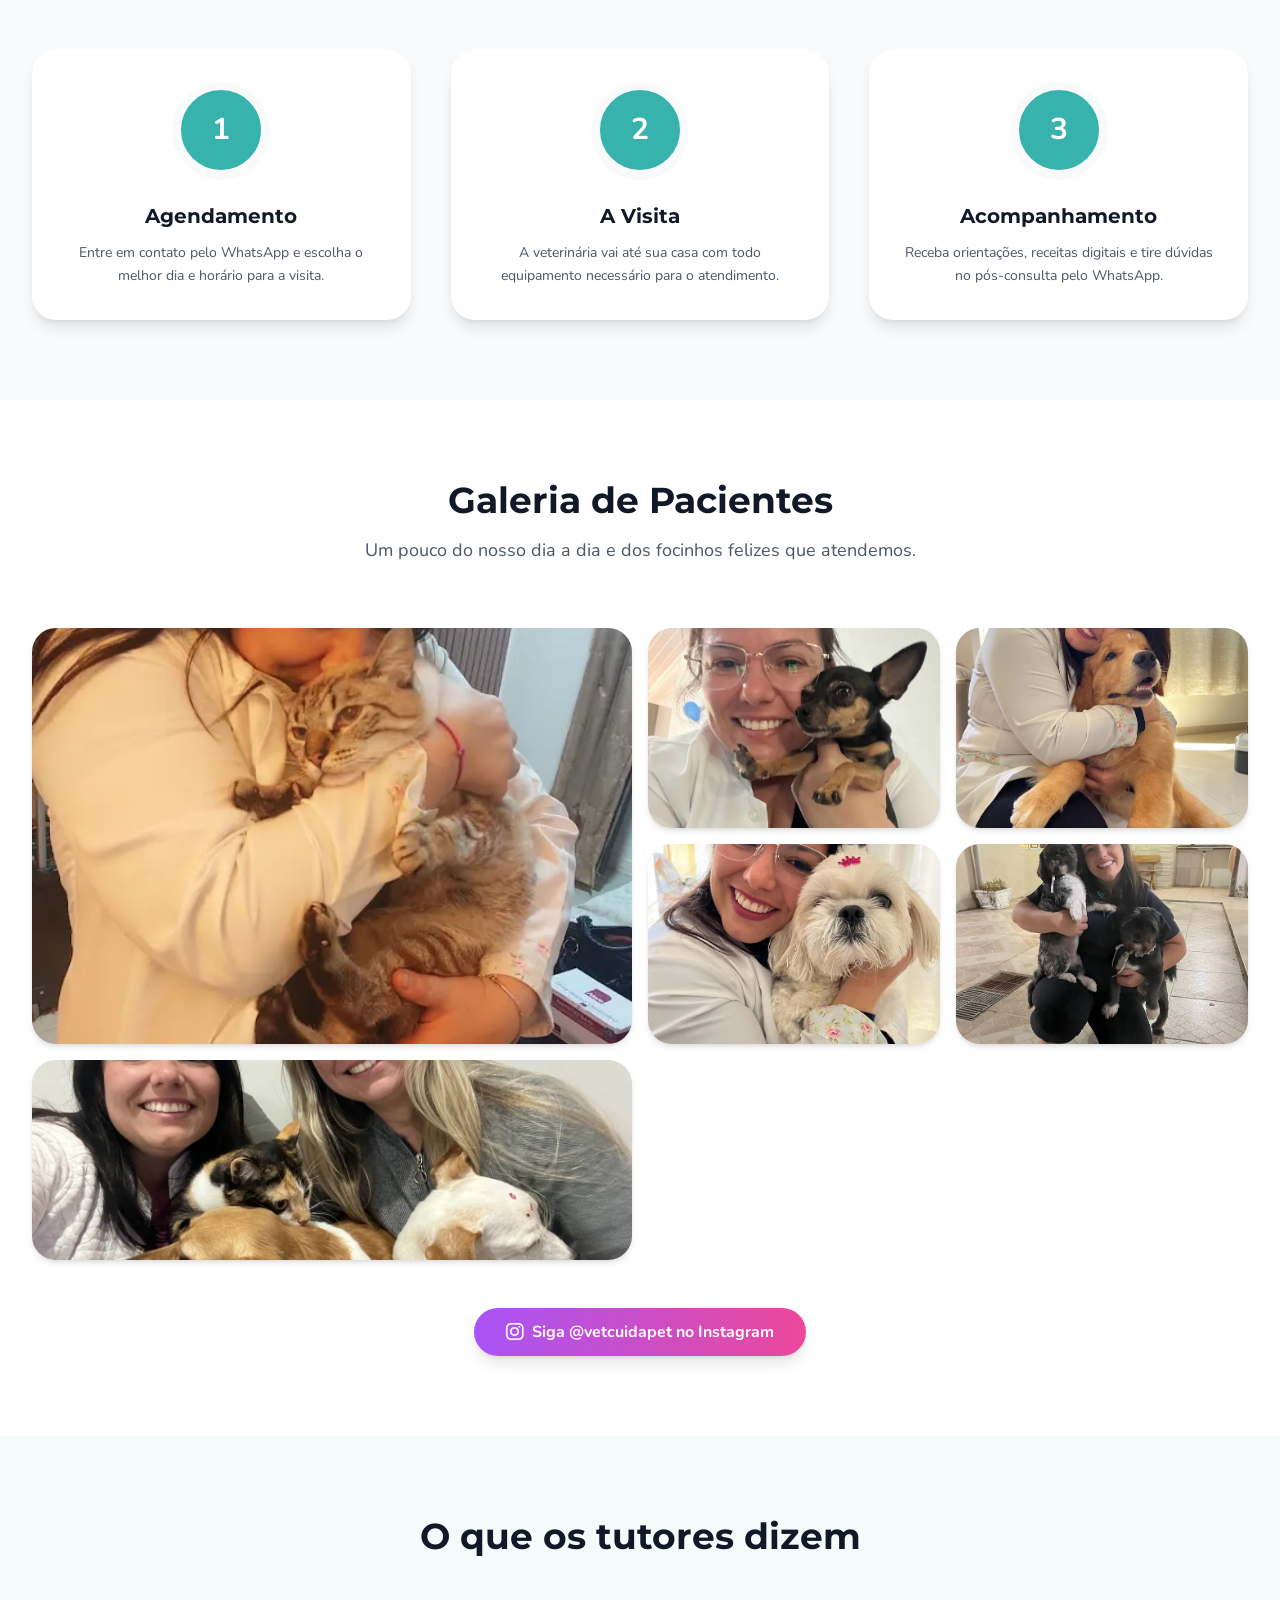
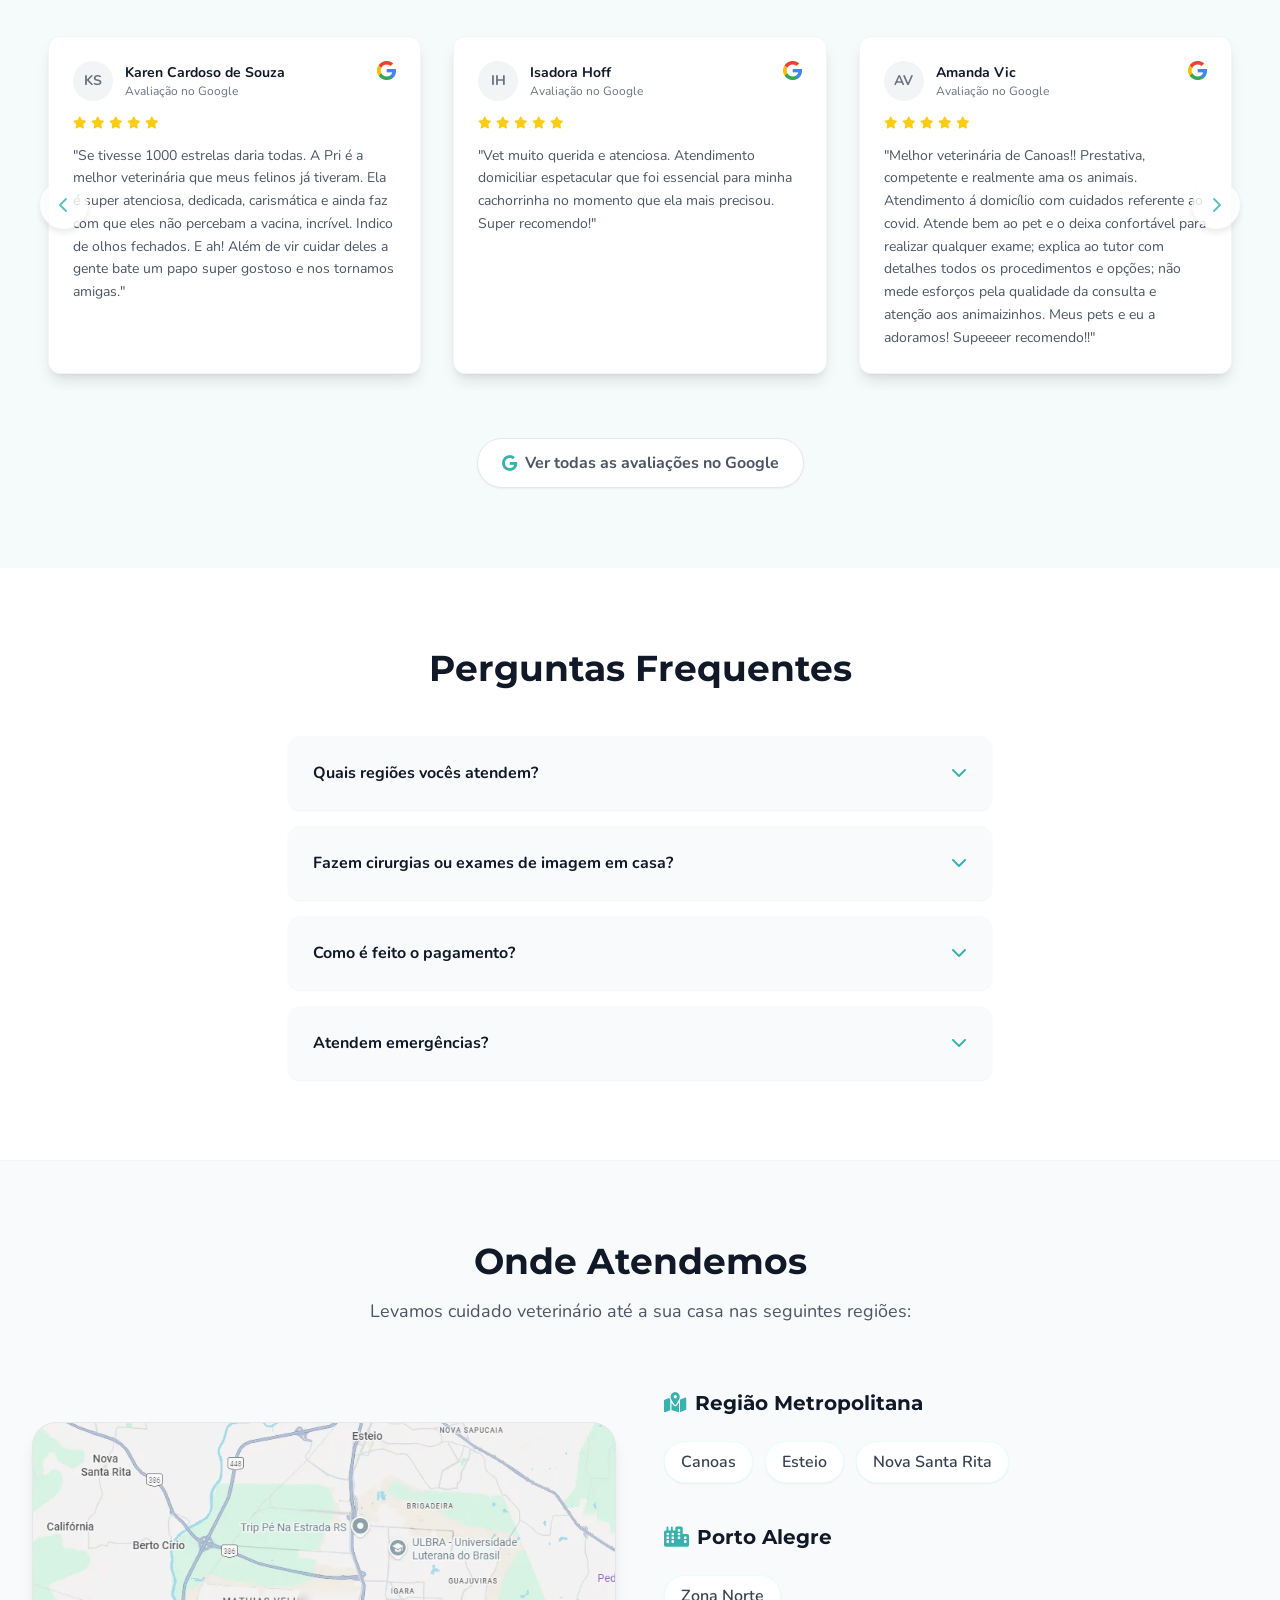
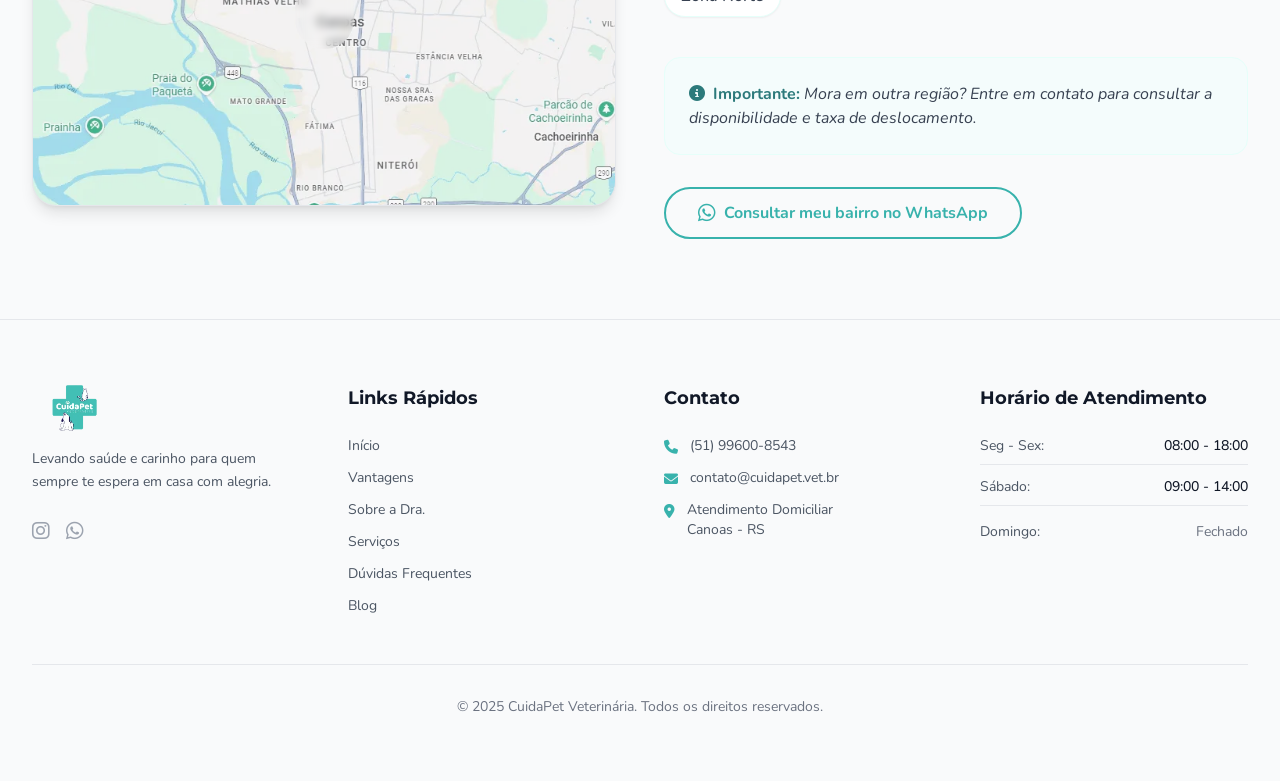
==== commit 43e1c56c: "perf(optimize): optimize font-display, image sizes, and fix forced reflow" ====
--- a/index.html
+++ b/index.html
@@ -147,7 +147,6 @@
     <link rel="preconnect" href="https://fonts.googleapis.com">
     <link rel="preconnect" href="https://fonts.gstatic.com" crossorigin>
     <link rel="preload" as="style" href="https://fonts.googleapis.com/css2?family=Montserrat:wght@400;600;700;800&family=Nunito:wght@400;600;700&display=swap">
-    <link rel="preconnect" href="https://cdnjs.cloudflare.com">
 
     <!-- Google Fonts (Optimized) -->
     <link
@@ -160,10 +159,10 @@
     </noscript>
 
     <!-- FontAwesome Icons (Deferred) -->
-    <link rel="stylesheet" href="https://cdnjs.cloudflare.com/ajax/libs/font-awesome/6.4.0/css/all.min.css"
+    <link rel="stylesheet" href="/css/all.min.css"
         media="print" onload="this.media='all'">
     <noscript>
-        <link rel="stylesheet" href="https://cdnjs.cloudflare.com/ajax/libs/font-awesome/6.4.0/css/all.min.css">
+        <link rel="stylesheet" href="/css/all.min.css">
     </noscript>
 </head>
 
@@ -271,13 +270,13 @@
                     <div class="mt-8 flex items-center justify-center lg:justify-start gap-4 text-sm text-gray-500">
                         <div class="flex -space-x-3">
                             <img class="w-10 h-10 rounded-full border-2 border-white object-cover"
-                                src="https://images.unsplash.com/photo-1517841905240-472988babdf9?auto=format&fit=crop&q=80&w=100"
+                                src="https://images.unsplash.com/photo-1517841905240-472988babdf9?auto=format&fit=crop&q=60&w=80"
                                 alt="Proprietário satisfeito com o atendimento pet">
                             <img class="w-10 h-10 rounded-full border-2 border-white object-cover"
-                                src="https://images.unsplash.com/photo-1537151608828-ea2b11777ee8?auto=format&fit=crop&q=80&w=100"
+                                src="https://images.unsplash.com/photo-1537151608828-ea2b11777ee8?auto=format&fit=crop&q=60&w=80"
                                 alt="Cachorro sendo bem cuidado em casa">
                             <img class="w-10 h-10 rounded-full border-2 border-white object-cover"
-                                src="https://images.unsplash.com/photo-1619360142636-23194a2119c4?auto=format&fit=crop&q=80&w=100"
+                                src="https://images.unsplash.com/photo-1619360142636-23194a2119c4?auto=format&fit=crop&q=60&w=80"
                                 alt="Pet feliz após consulta veterinária">
                         </div>
                         <p><span class="font-bold text-gray-800">+500</span> pets atendidos em domicílio</p>
@@ -292,9 +291,12 @@
                     </div>
 
                     <div class="relative">
-                        <img src="images/hero-vet.webp" alt="Dra. Priscila realizando atendimento veterinário domiciliar em um cachorro" width="713" height="733"
-                            fetchpriority="high"
-                            class="rounded-3xl shadow-2xl w-full object-cover h-[500px] lg:h-[600px] transform hover:scale-[1.02] transition-transform duration-500">
+                        <picture>
+                            <source srcset="images/hero-vet-mobile.webp" media="(max-width: 640px)">
+                            <img src="images/hero-vet.webp" alt="Dra. Priscila realizando atendimento veterinário domiciliar em um cachorro" width="713" height="733"
+                                fetchpriority="high"
+                                class="rounded-3xl shadow-2xl w-full object-cover h-[500px] lg:h-[600px] transform hover:scale-[1.02] transition-transform duration-500">
+                        </picture>
 
                         <!-- Floating Badge -->
                         <div class="absolute -bottom-6 -left-6 bg-white p-4 rounded-2xl shadow-xl border border-gray-100 flex items-center gap-3 animate-bounce"
@@ -1207,9 +1209,15 @@
                 return window.innerWidth >= 768 ? 3 : 1;
             }
 
+            let carouselAnimationFrame;
             function updateCarousel() {
-                const width = track.clientWidth / getItemsPerView();
-                track.style.transform = `translateX(-${currentIndex * width}px)`;
+                if (carouselAnimationFrame) {
+                    cancelAnimationFrame(carouselAnimationFrame);
+                }
+                carouselAnimationFrame = requestAnimationFrame(() => {
+                    const width = track.clientWidth / getItemsPerView();
+                    track.style.transform = `translateX(-${currentIndex * width}px)`;
+                });
             }
 
             nextBtn.addEventListener('click', () => {
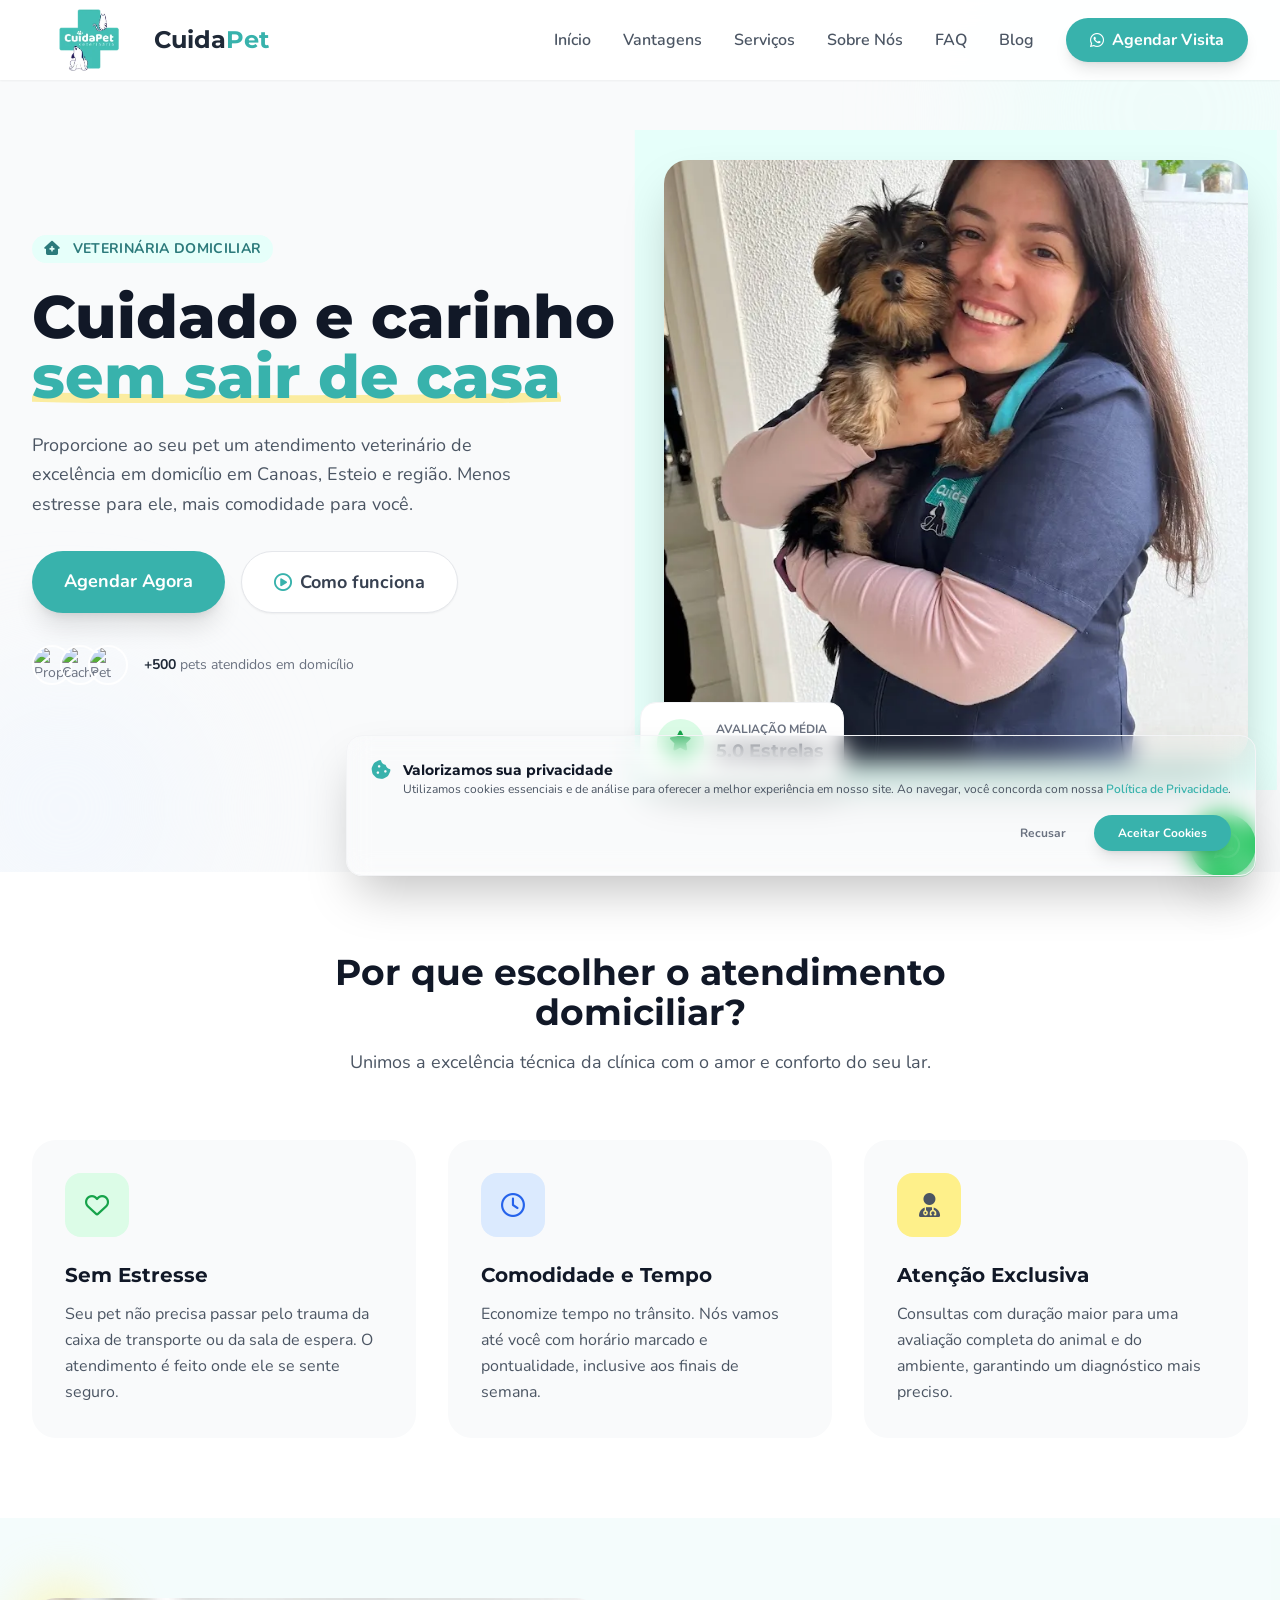
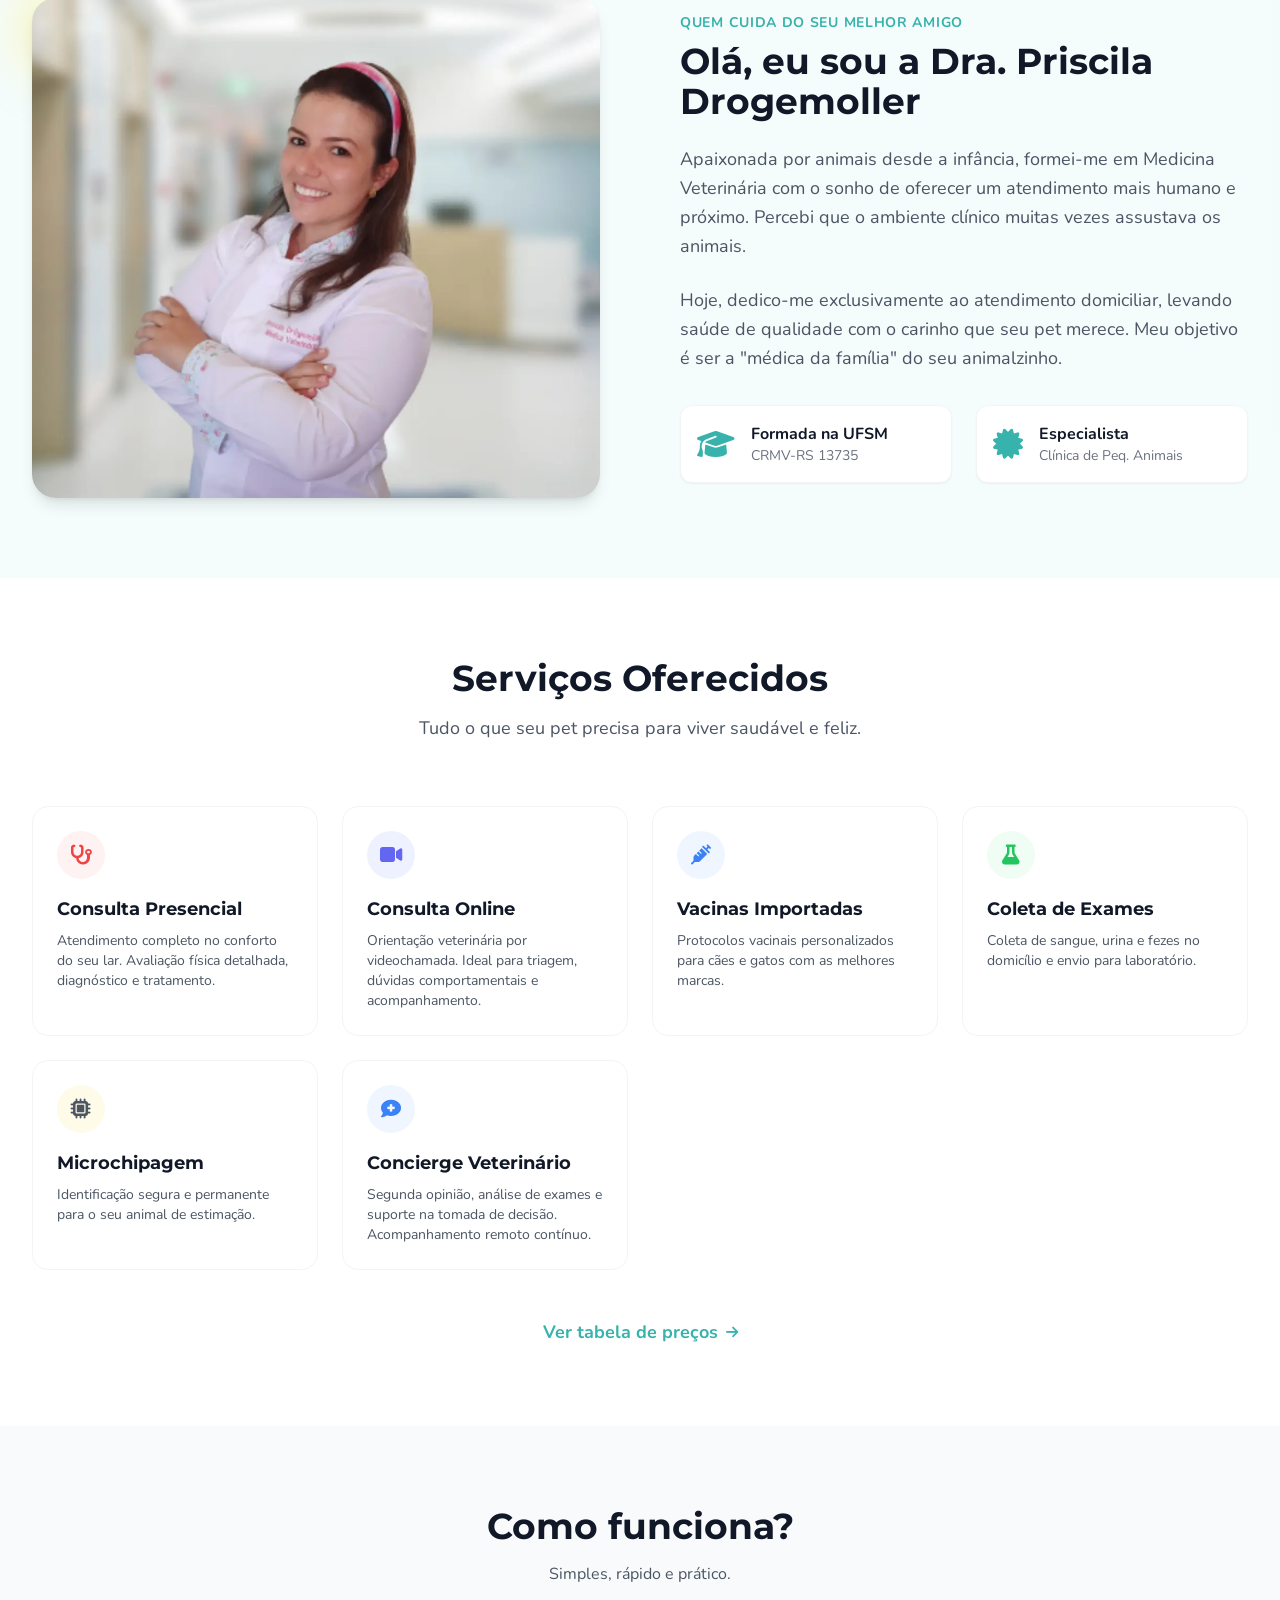
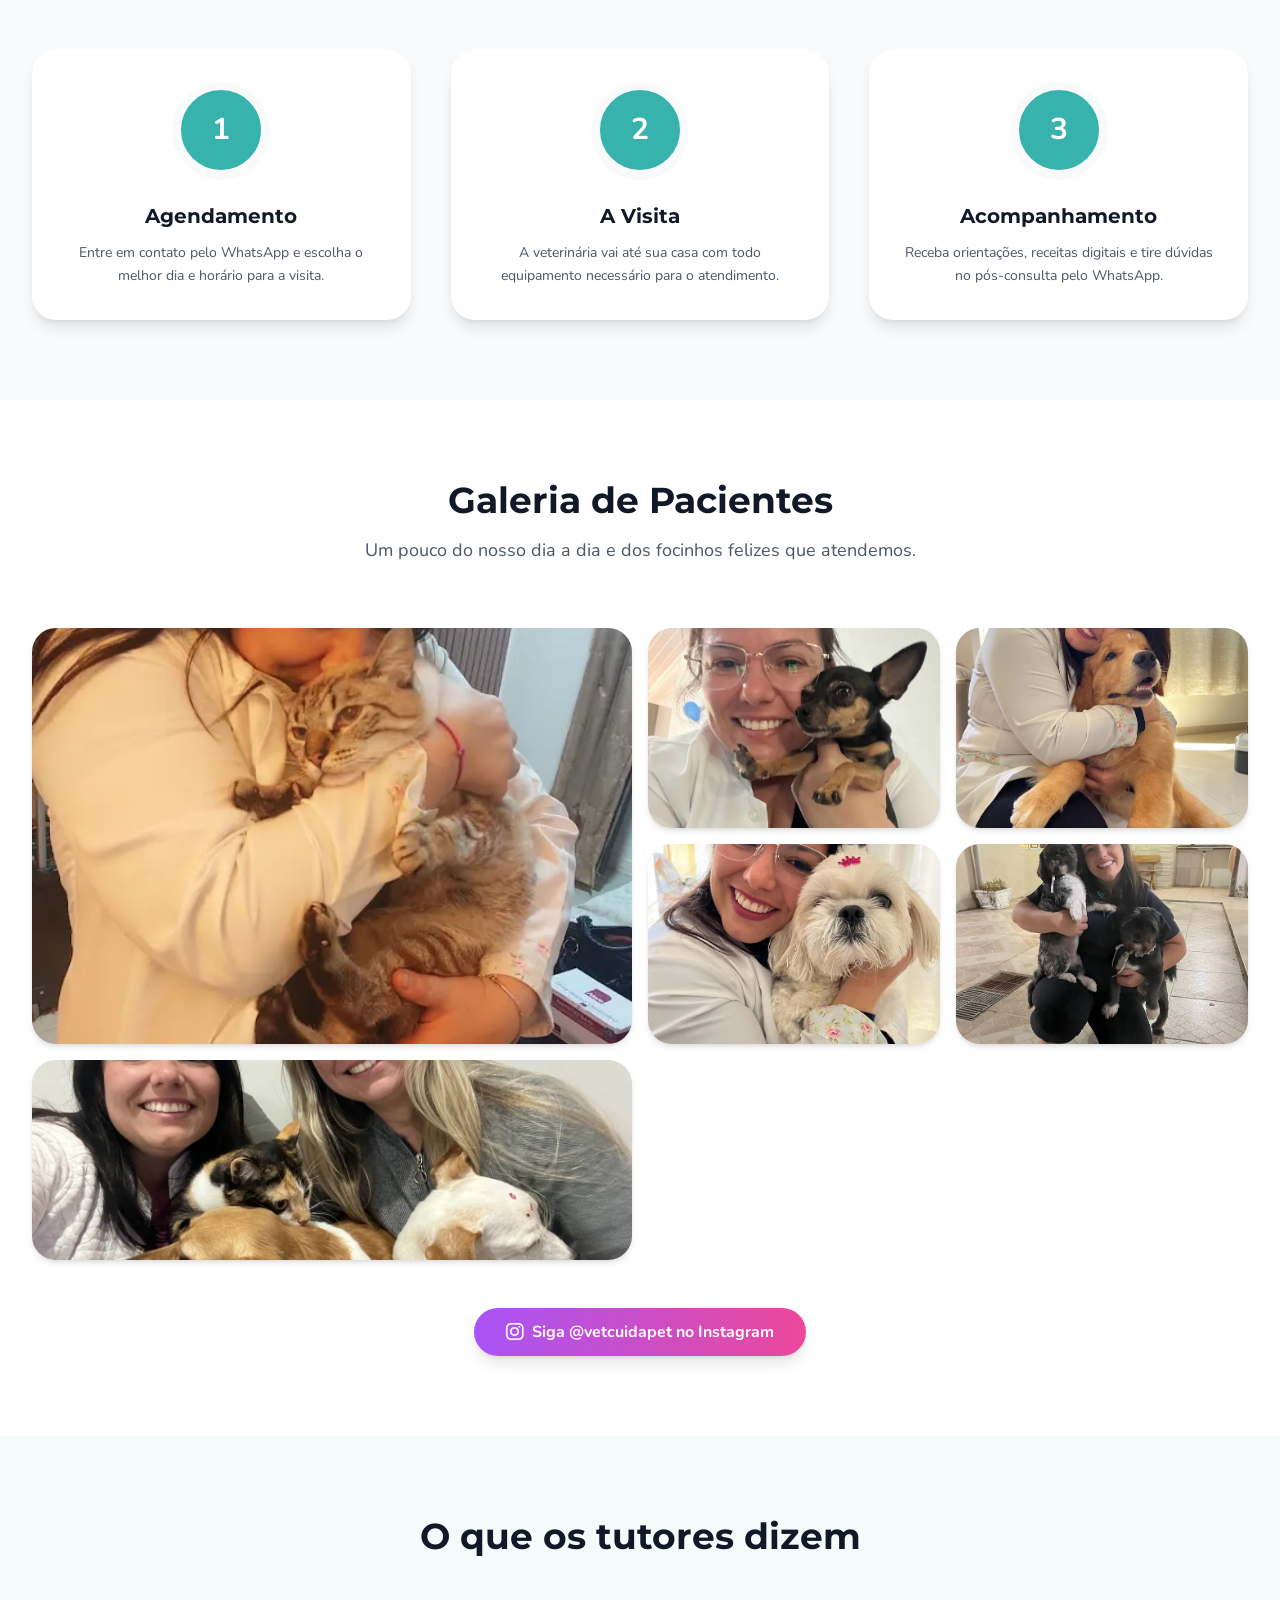
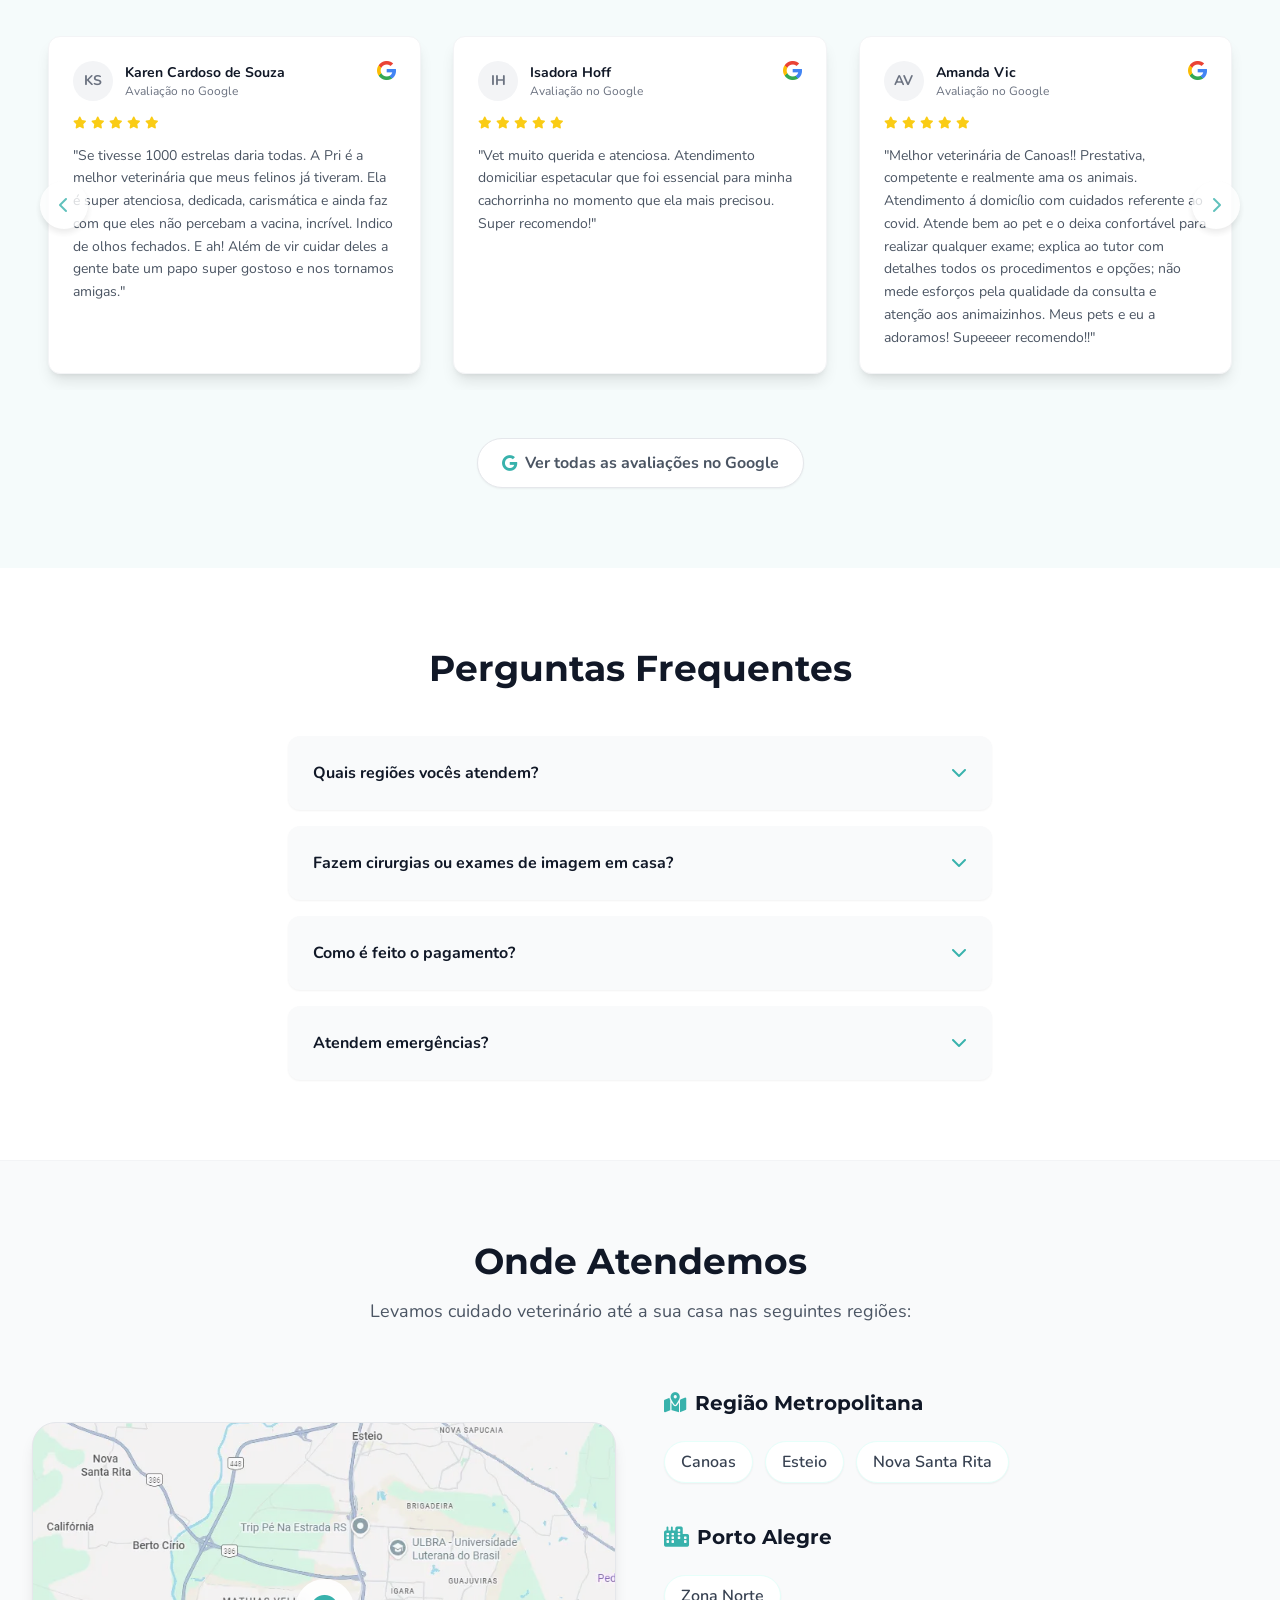
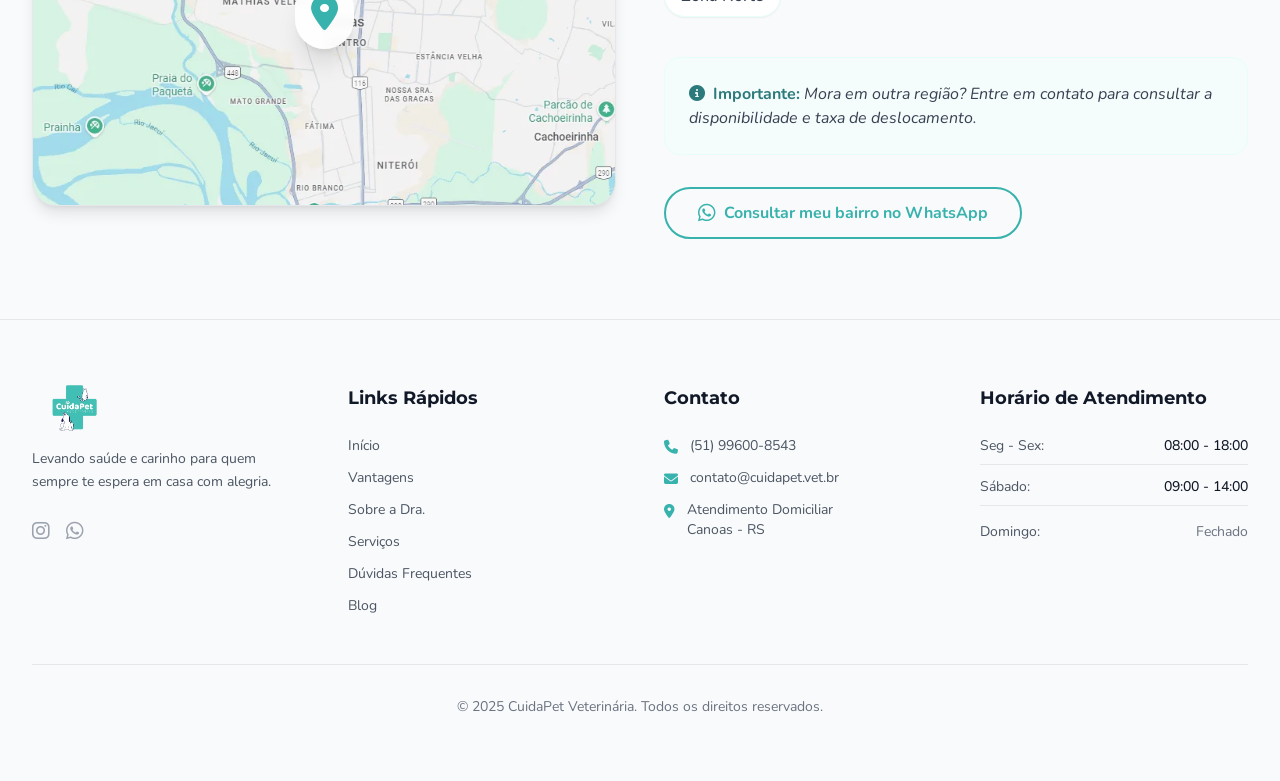
==== commit 3c91964a: "perf(analytics): defer Google Tag Manager script load to onload event" ====
--- a/index.html
+++ b/index.html
@@ -3,7 +3,6 @@
 
 <head>
     <!-- Google tag (gtag.js) -->
-    <script async src="https://www.googletagmanager.com/gtag/js?id=G-8RZ68FZBHE"></script>
     <script>
       window.dataLayer = window.dataLayer || [];
       function gtag(){dataLayer.push(arguments);}
@@ -26,9 +25,17 @@
         });
       }
 
-      gtag('js', new Date());
-      gtag('config', 'G-8RZ68FZBHE');
-      gtag('config', 'AW-977475421');
+      // Adia o carregamento do script do Gtag para evitar reflows forçados e bloqueio no FCP
+      window.addEventListener('load', function() {
+        var script = document.createElement('script');
+        script.src = "https://www.googletagmanager.com/gtag/js?id=G-8RZ68FZBHE";
+        script.async = true;
+        document.head.appendChild(script);
+
+        gtag('js', new Date());
+        gtag('config', 'G-8RZ68FZBHE');
+        gtag('config', 'AW-977475421');
+      });
 
       // Rastreamento automático de cliques no WhatsApp (Google Ads Conversion)
       document.addEventListener('DOMContentLoaded', function() {
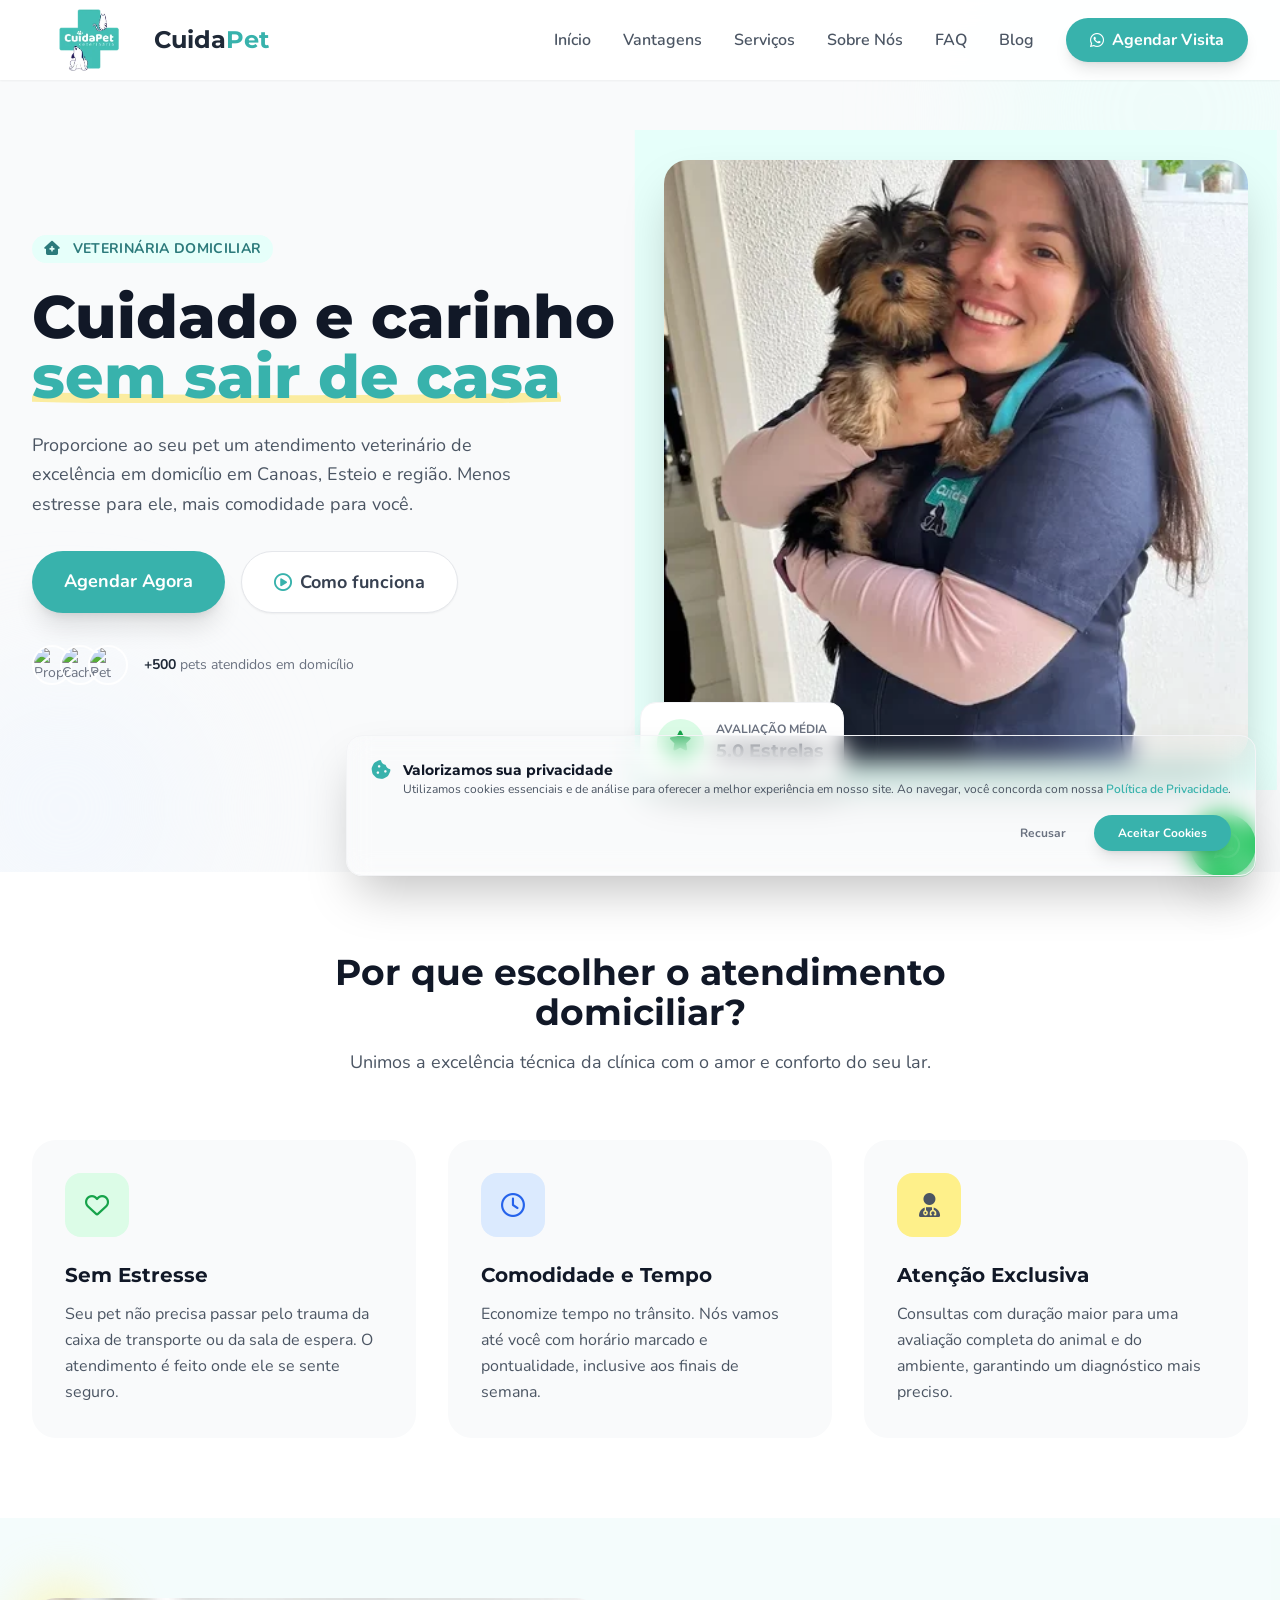
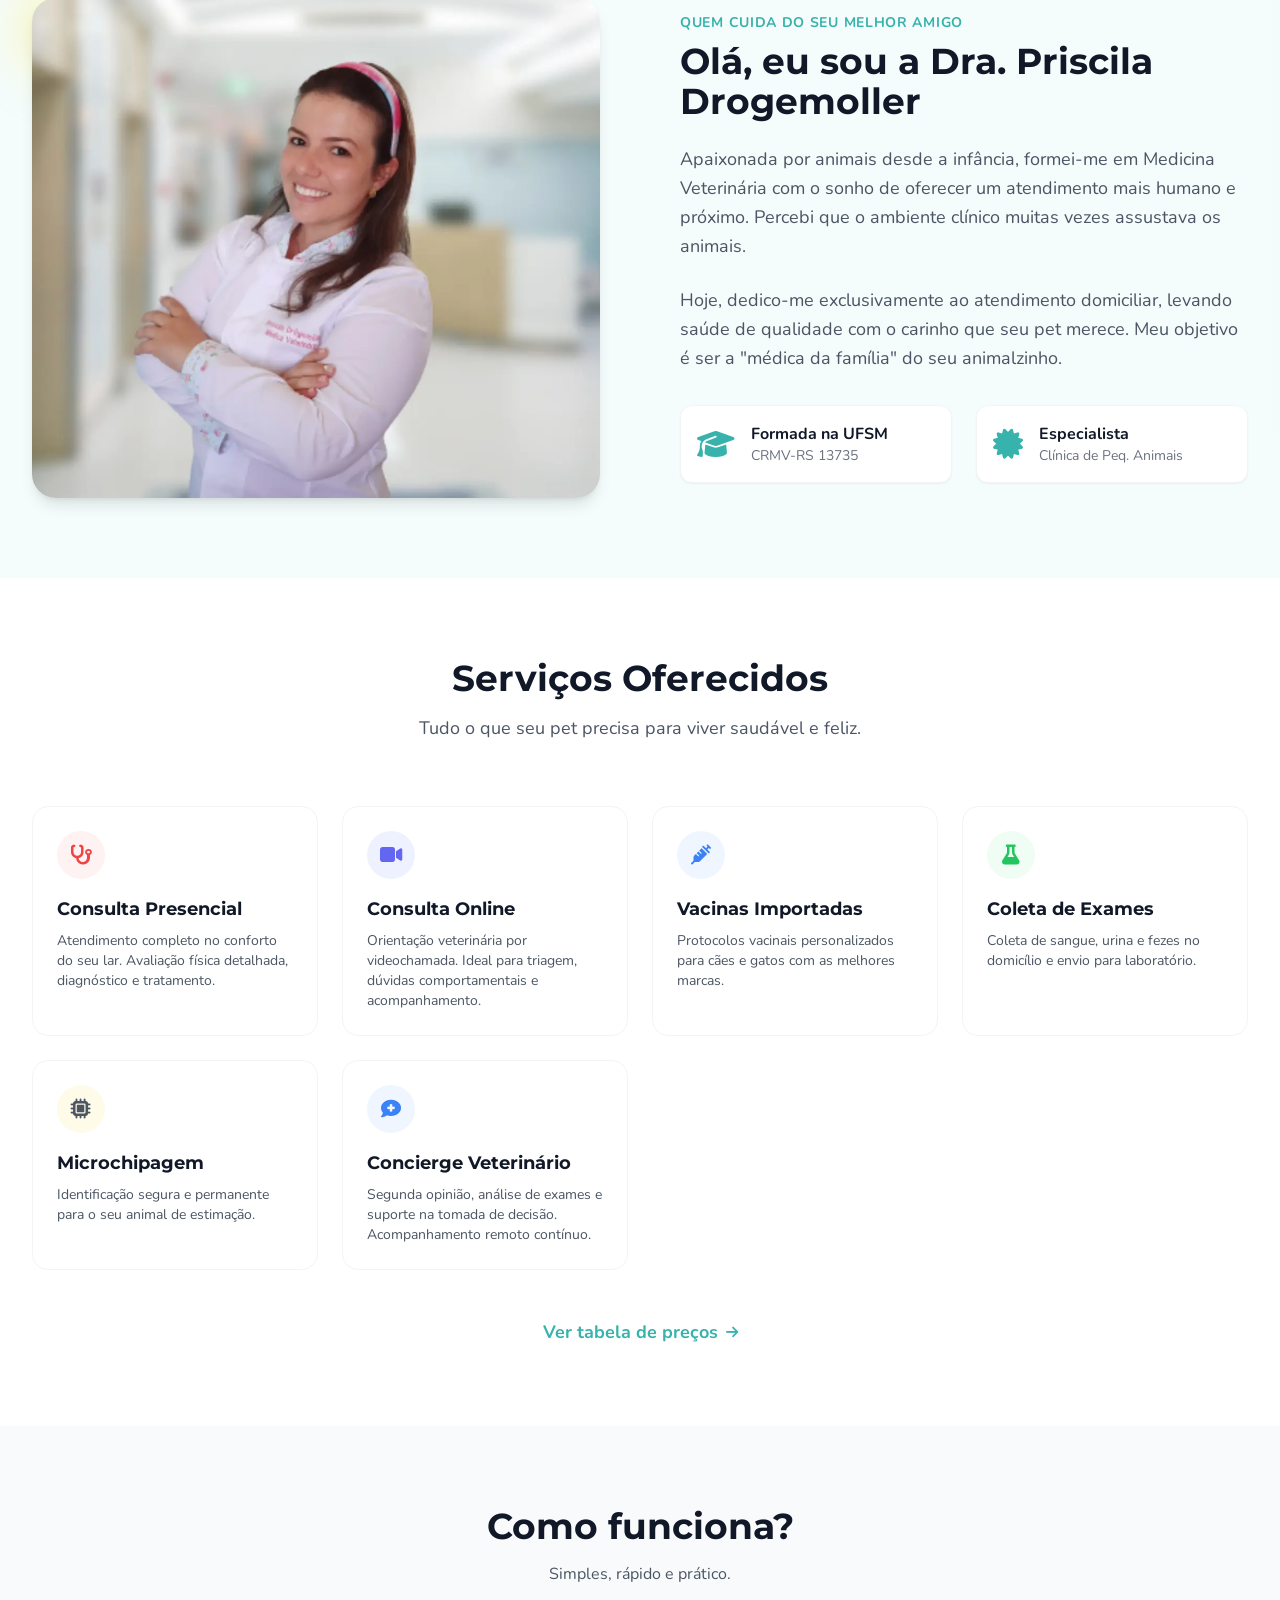
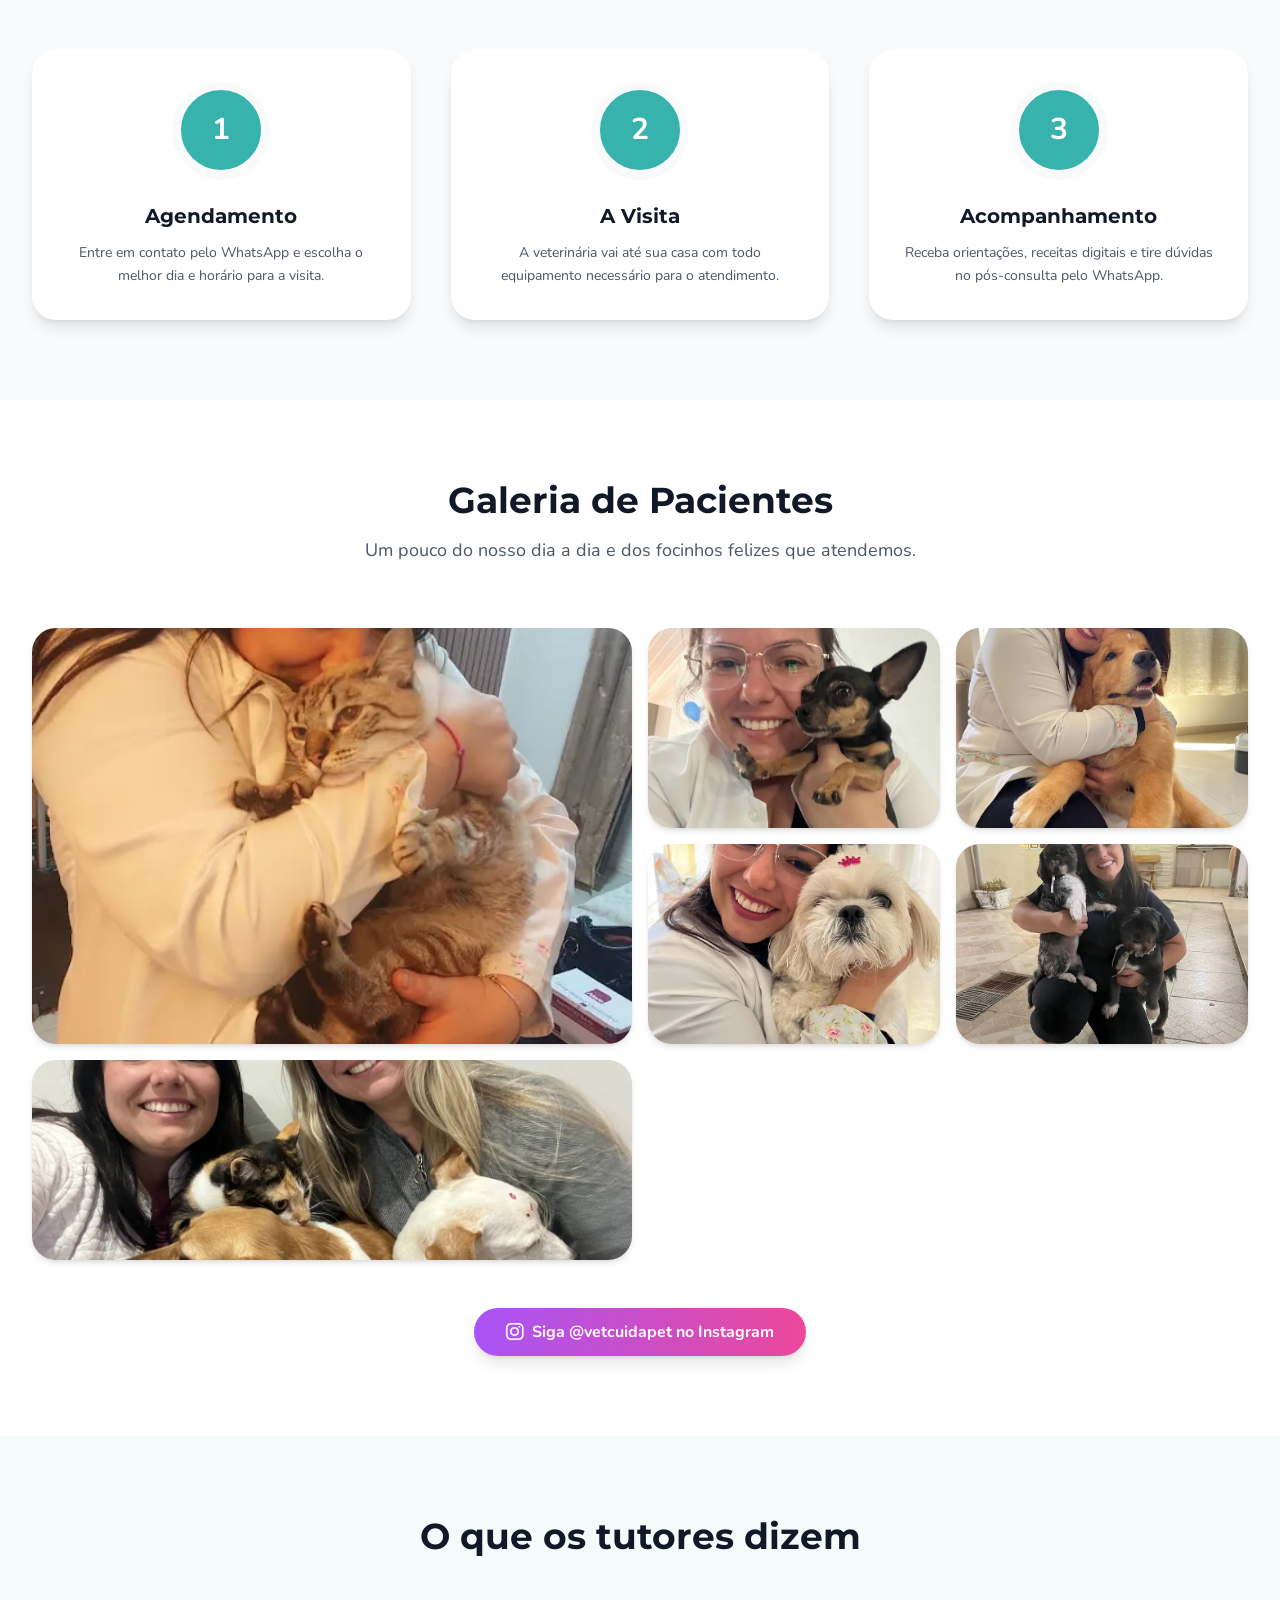
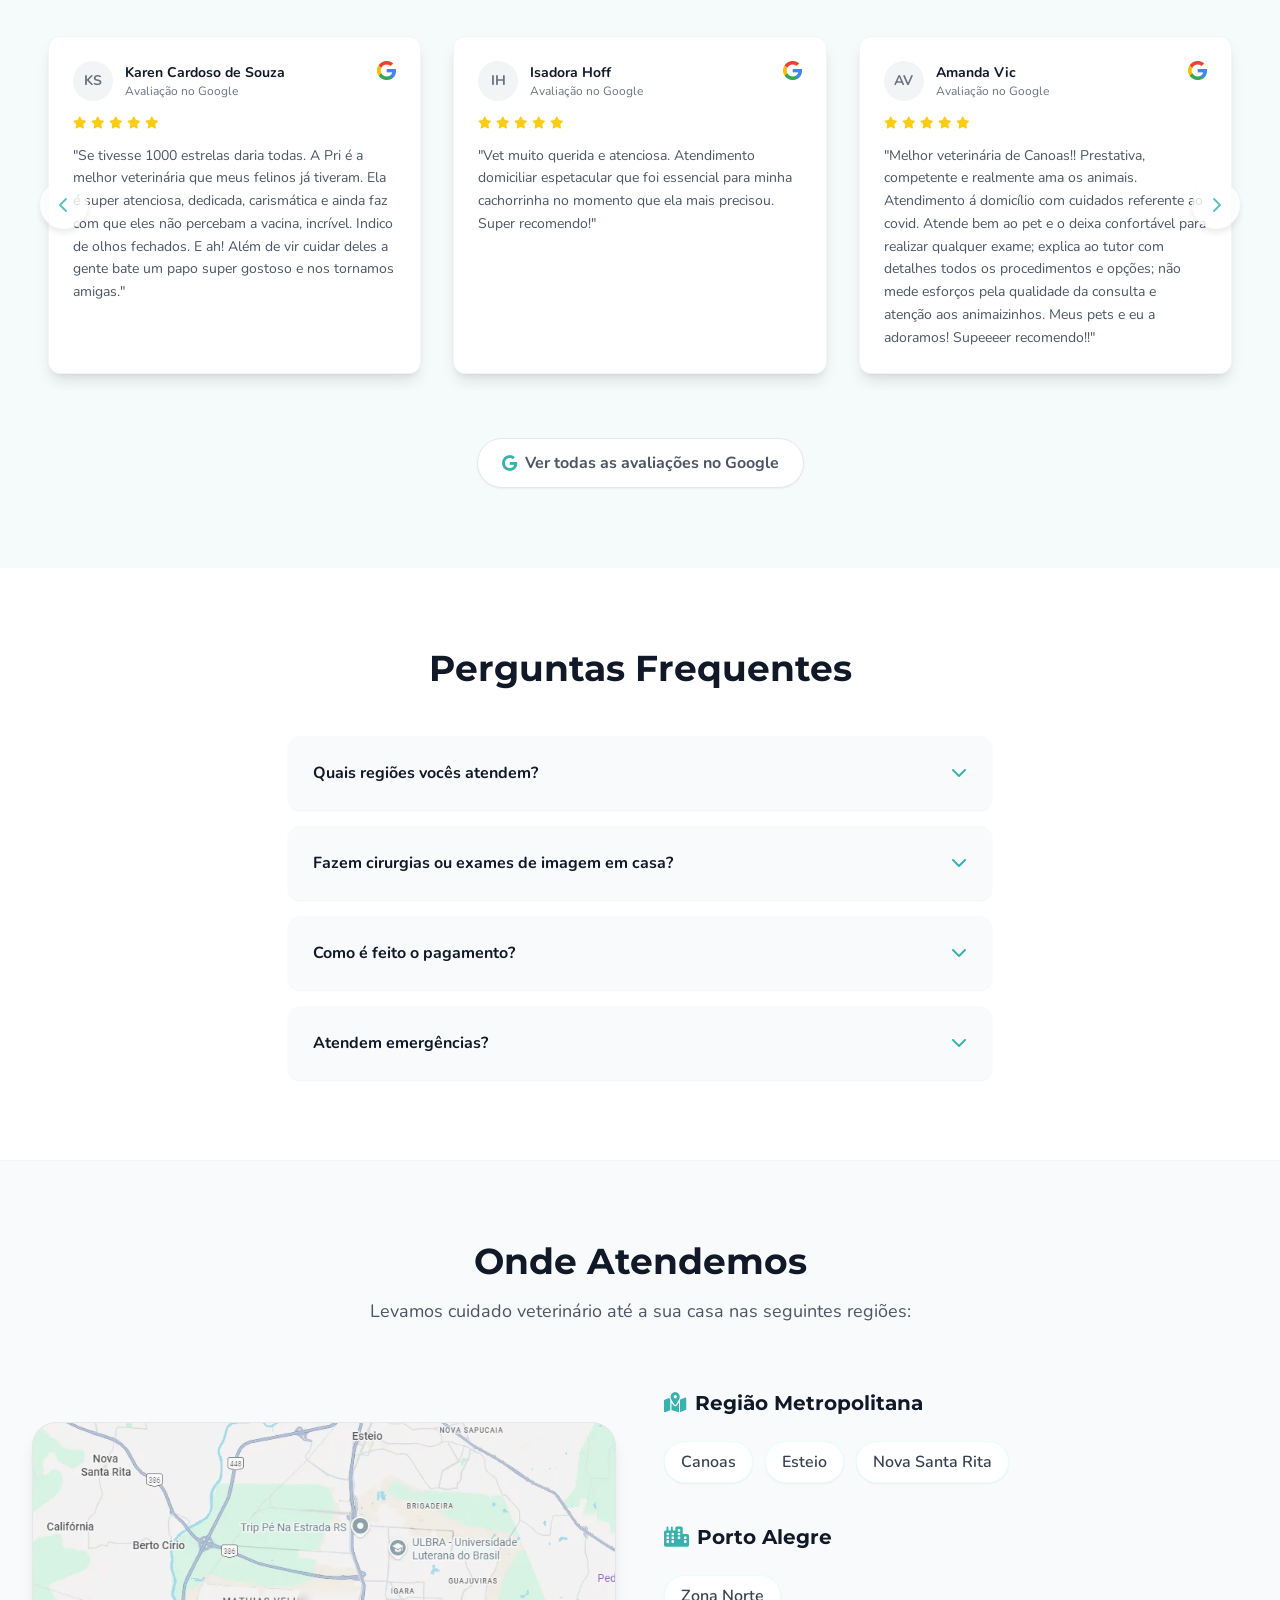
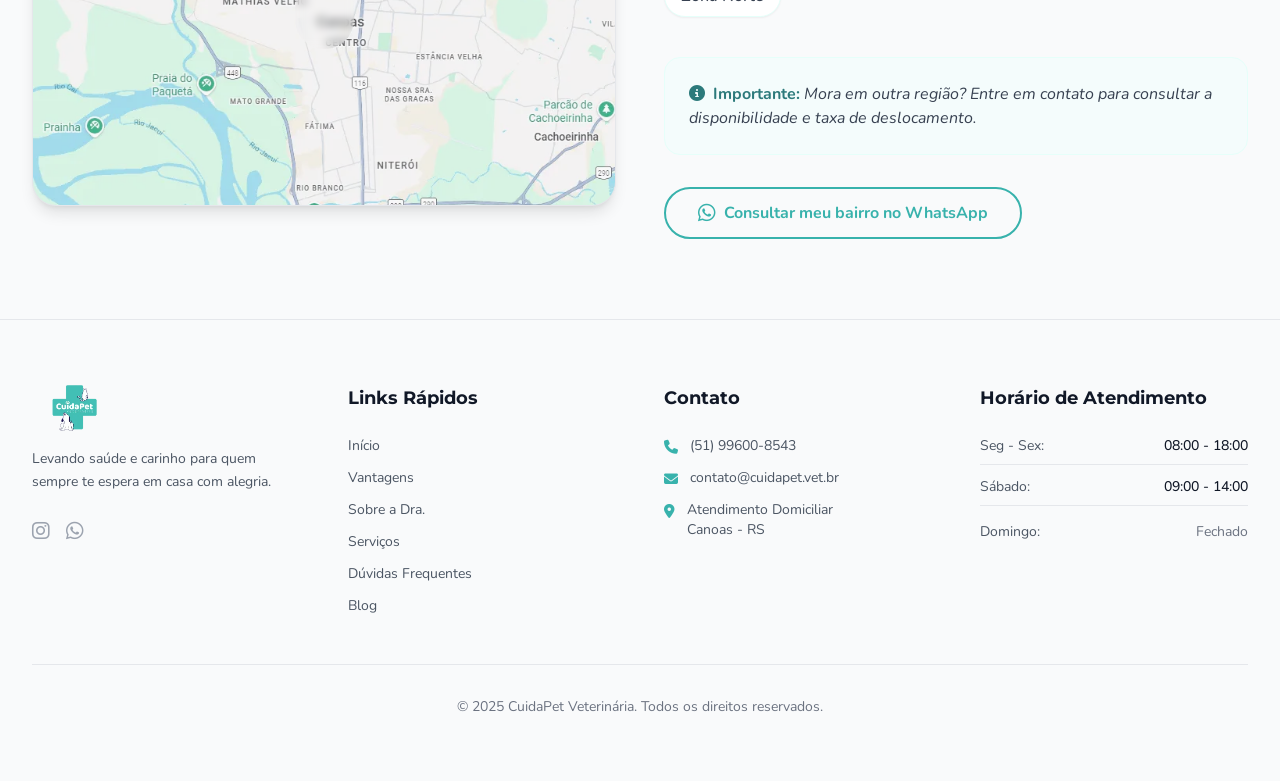
==== commit 139e3c2e: "perf(obfuscate): obfuscate email addresses with HTML entities" ====
--- a/index.html
+++ b/index.html
@@ -1131,7 +1131,7 @@
                             </li>
                             <li class="flex items-start gap-3">
                                 <i class="fa-solid fa-envelope mt-1 text-brand"></i>
-                                <span>contato@cuidapet.vet.br</span>
+                                <span>contato&#64;cuidapet.vet.br</span>
                             </li>
                             <li class="flex items-start gap-3">
                                 <i class="fa-solid fa-location-dot mt-1 text-brand"></i>
